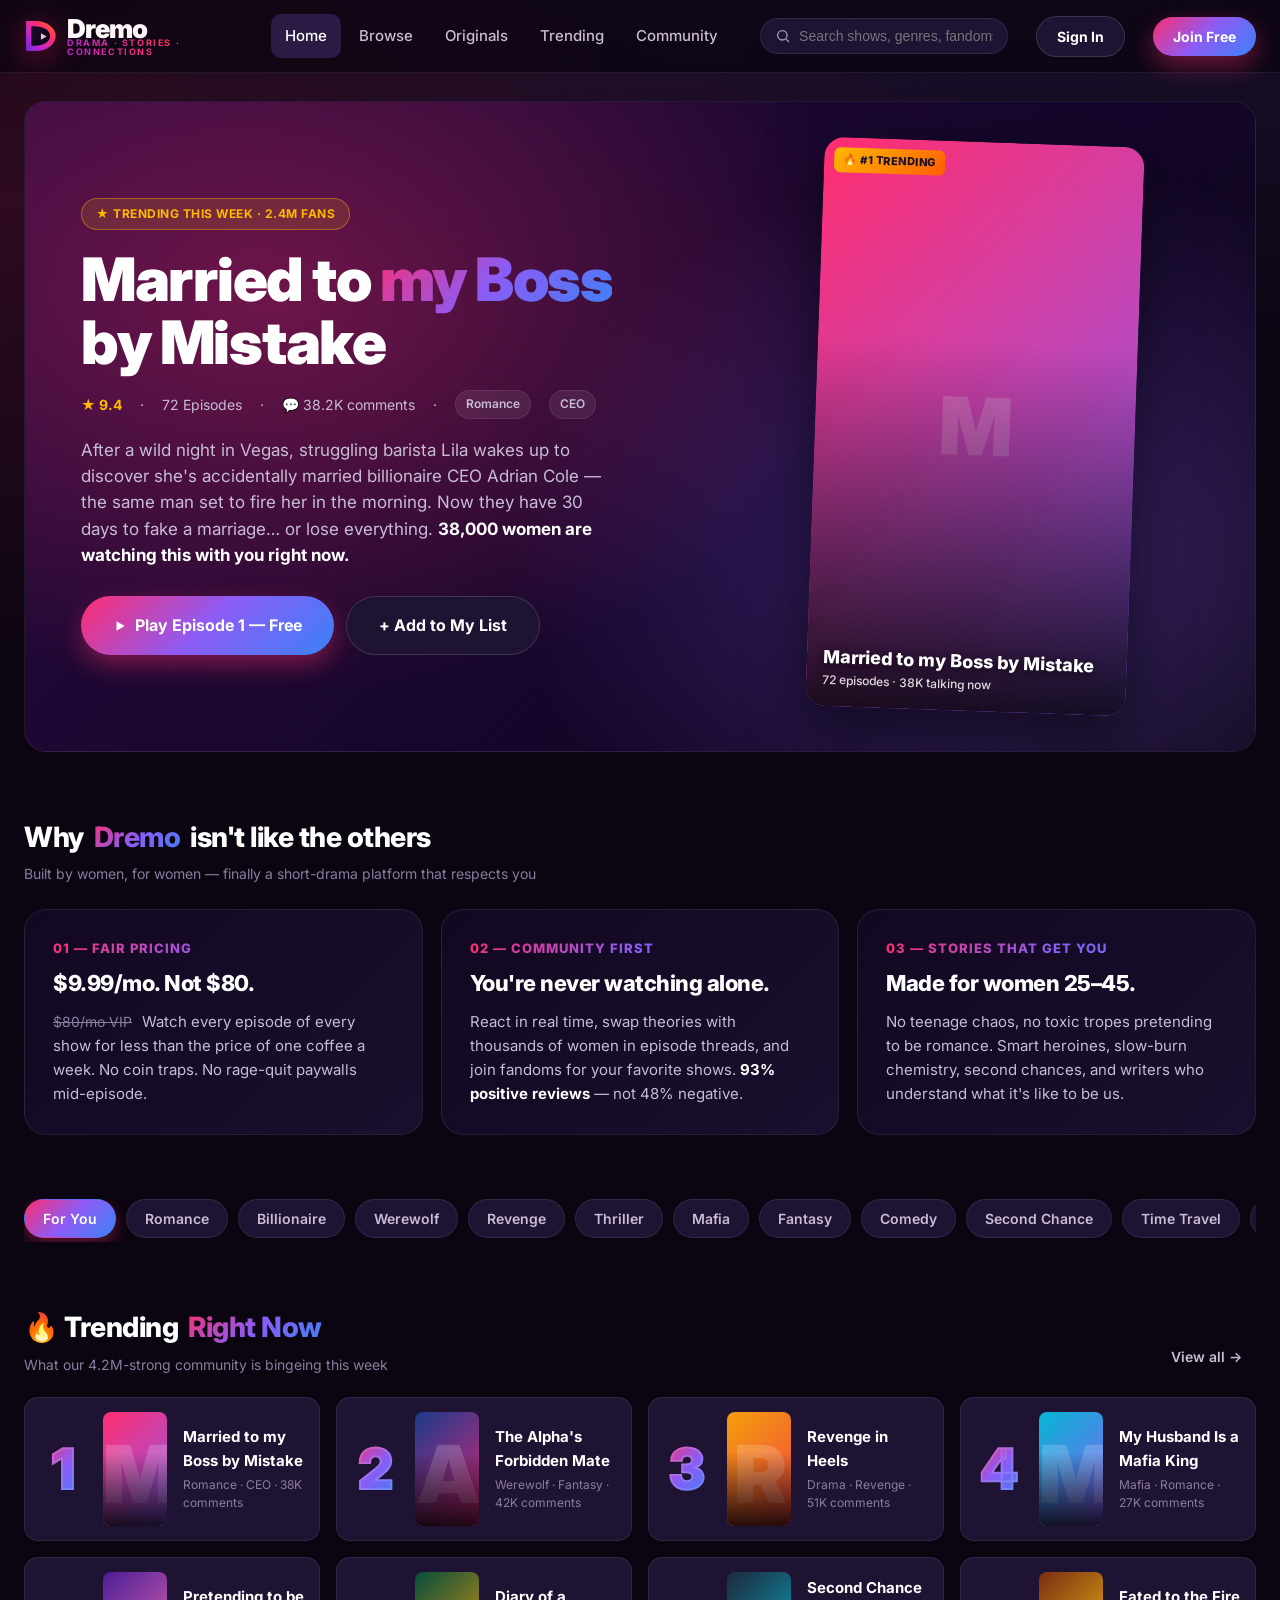
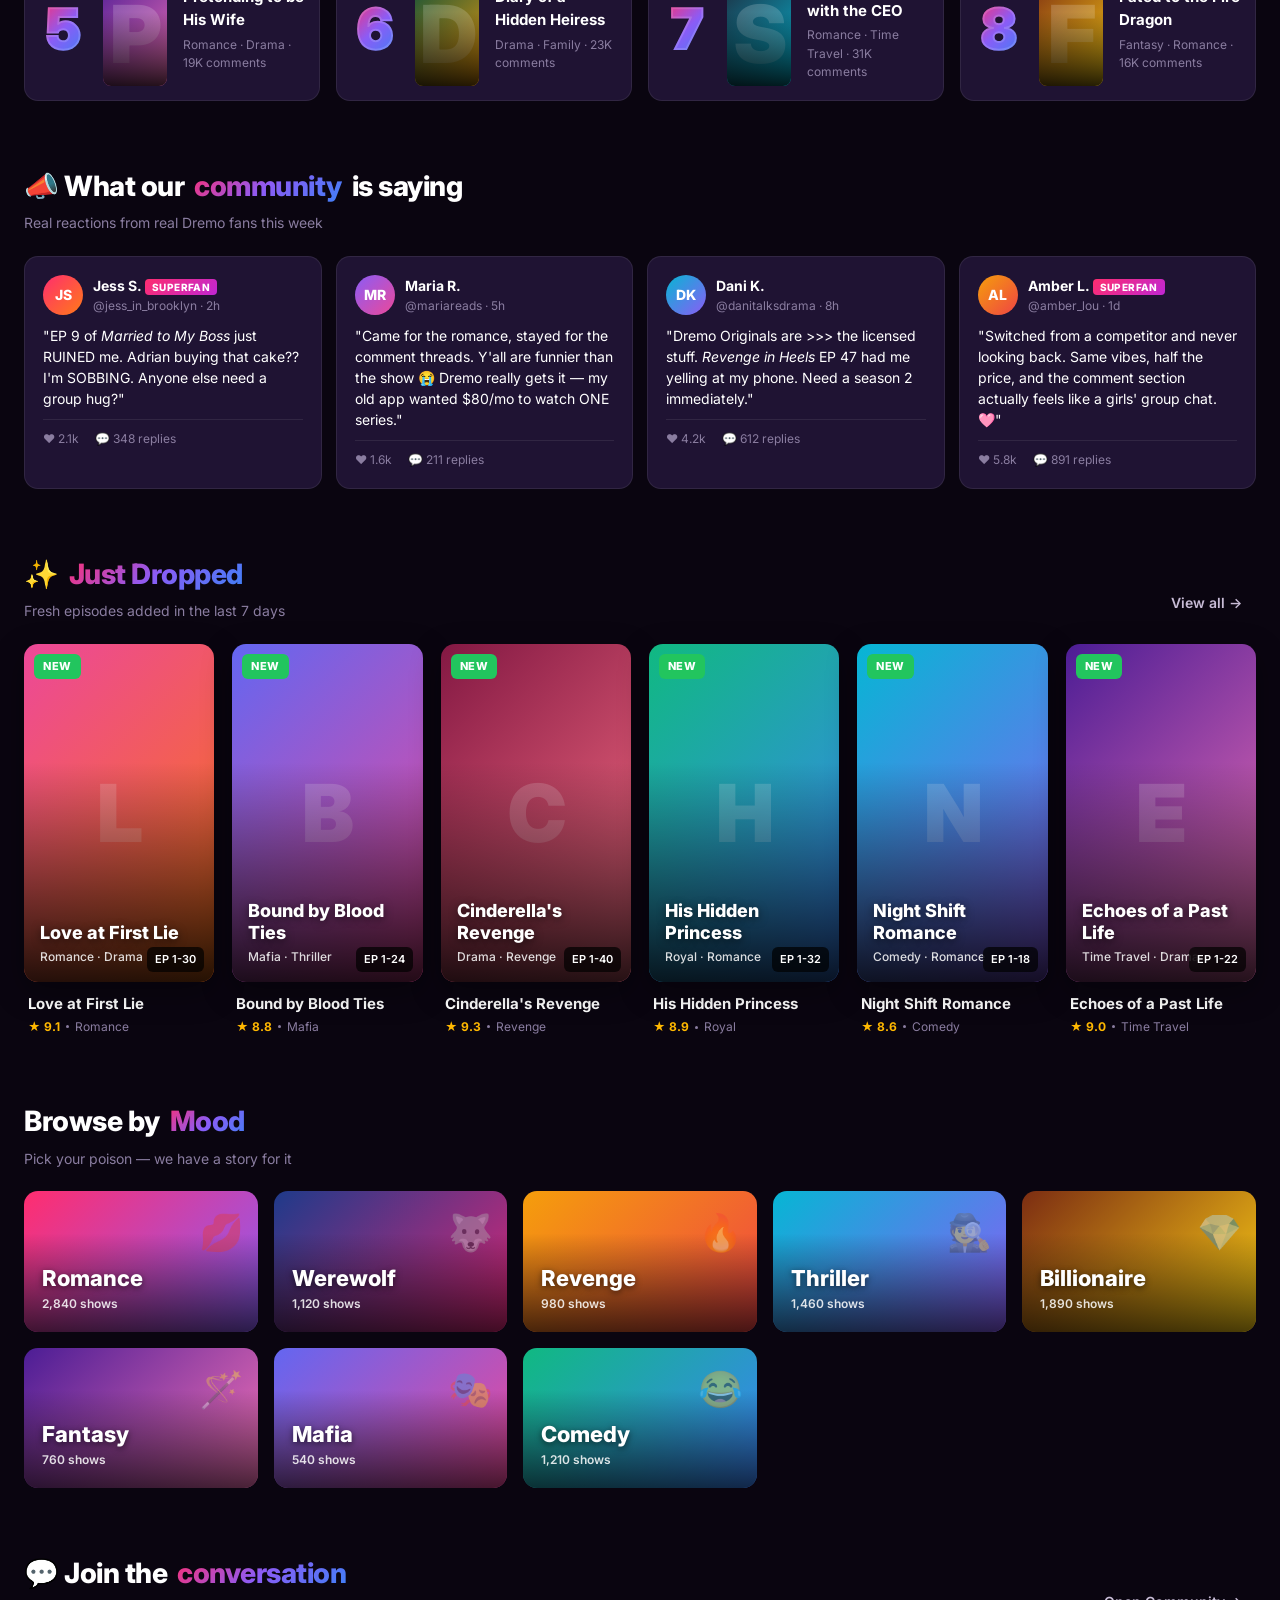
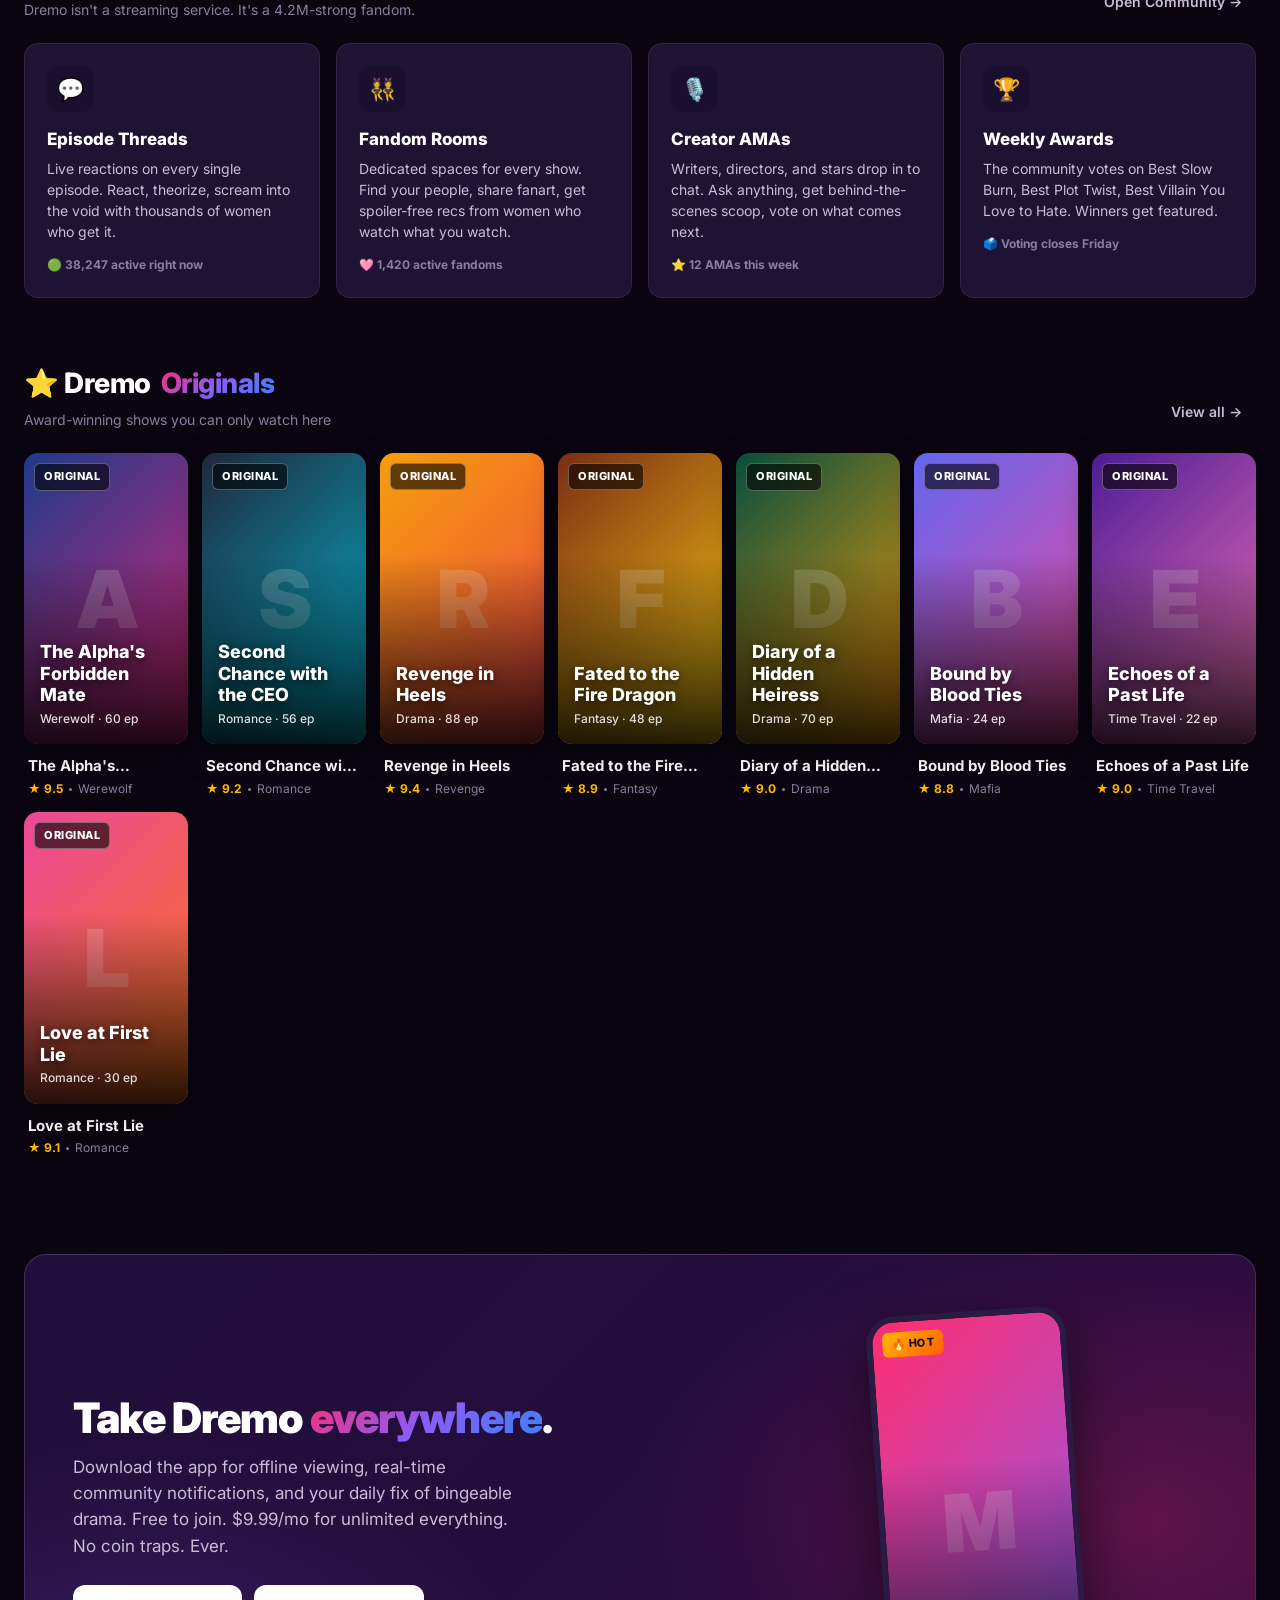
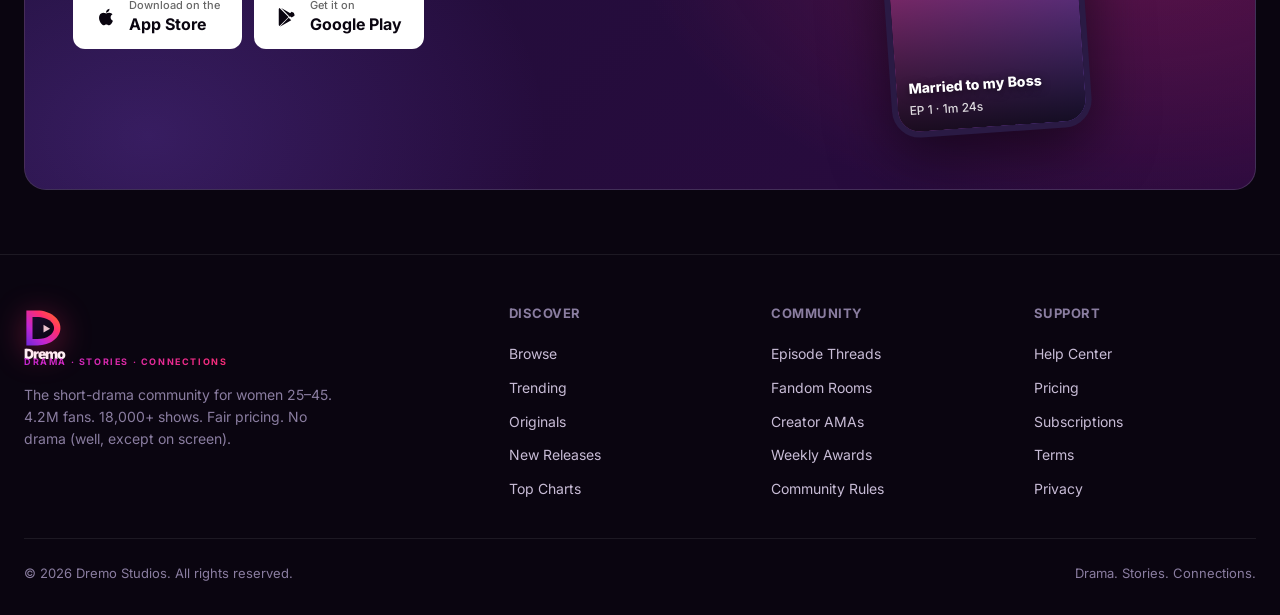
==== index.html @ f3aba79e "first version to go" ====
<!DOCTYPE html>
<html lang="en">
<head>
<meta charset="UTF-8" />
<meta name="viewport" content="width=device-width, initial-scale=1.0" />
<title>Dremo — Drama. Stories. Connections.</title>
<meta name="description" content="Dremo is the short-drama community for women who love bingeable stories. Watch addictive vertical episodes, react with thousands of others, and never pay $80 a month again." />
<link rel="icon" type="image/svg+xml" href="logo-mark.svg" />
<link rel="preconnect" href="https://fonts.googleapis.com">
<link rel="preconnect" href="https://fonts.gstatic.com" crossorigin>
<link href="https://fonts.googleapis.com/css2?family=Inter:wght@400;500;600;700;800;900&display=swap" rel="stylesheet">
<link rel="stylesheet" href="styles.css">
</head>
<body>

<!-- ========== NAV ========== -->
<header class="nav">
  <div class="container nav-inner">
    <a href="index.html" class="logo">
      <span class="logo-mark"><img src="logo-mark.svg" alt="Dremo"/></span>
      <span class="logo-stack">
        <span class="logo-text">Dremo</span>
        <span class="logo-tagline">DRAMA · STORIES · CONNECTIONS</span>
      </span>
    </a>
    <nav class="nav-links">
      <a href="index.html" class="active">Home</a>
      <a href="browse.html">Browse</a>
      <a href="browse.html">Originals</a>
      <a href="browse.html">Trending</a>
      <a href="community.html">Community</a>
    </nav>
    <div class="search-box">
      <svg width="16" height="16" viewBox="0 0 24 24" fill="none" stroke="currentColor" stroke-width="2"><circle cx="11" cy="11" r="7"/><path d="m21 21-4.3-4.3"/></svg>
      <input type="text" placeholder="Search shows, genres, fandoms…" />
    </div>
    <button class="btn btn-ghost">Sign In</button>
    <button class="btn btn-primary">Join Free</button>
  </div>
</header>

<main class="container">

  <!-- ========== HERO ========== -->
  <section class="hero">
    <div class="hero-bg"></div>
    <div class="hero-content">
      <span class="hero-badge">★ TRENDING THIS WEEK · 2.4M FANS</span>
      <h1 class="hero-title">Married to <em>my Boss</em><br/>by Mistake</h1>
      <div class="hero-meta">
        <span class="rating-stars">★ 9.4</span>
        <span>·</span>
        <span>72 Episodes</span>
        <span>·</span>
        <span>💬 38.2K comments</span>
        <span>·</span>
        <span class="chip">Romance</span>
        <span class="chip">CEO</span>
      </div>
      <p class="hero-desc">
        After a wild night in Vegas, struggling barista Lila wakes up to discover she's accidentally married billionaire CEO Adrian Cole — the same man set to fire her in the morning. Now they have 30 days to fake a marriage… or lose everything. <strong style="color:var(--text);">38,000 women are watching this with you right now.</strong>
      </p>
      <div class="hero-cta">
        <a href="watch.html" class="btn btn-primary btn-lg">
          <svg width="14" height="14" viewBox="0 0 24 24" fill="currentColor"><polygon points="6 4 20 12 6 20 6 4"/></svg>
          Play Episode 1 — Free
        </a>
        <a href="series.html" class="btn btn-ghost btn-lg">+ Add to My List</a>
      </div>
    </div>
    <div class="hero-poster">
      <div class="poster-frame">
        <div class="poster bg-grad-1">
          <span class="poster-art">M</span>
          <span class="poster-badge badge-hot">🔥 #1 Trending</span>
          <div class="poster-info">
            <div class="poster-title">Married to my Boss by Mistake</div>
            <div class="poster-sub">72 episodes · 38K talking now</div>
          </div>
        </div>
      </div>
    </div>
  </section>

  <!-- ========== THREE PILLARS — VALUE PROP ========== -->
  <section>
    <div class="section-head">
      <div>
        <h2 class="section-title">Why <span class="accent">Dremo</span> isn't like the others</h2>
        <div class="section-sub">Built by women, for women — finally a short-drama platform that respects you</div>
      </div>
    </div>
    <div class="pillars-grid">
      <div class="pillar">
        <div class="pillar-num">01 — FAIR PRICING</div>
        <h3>$9.99/mo. Not $80.</h3>
        <p><span class="pillar-strike">$80/mo VIP</span> Watch every episode of every show for less than the price of one coffee a week. No coin traps. No rage-quit paywalls mid-episode.</p>
      </div>
      <div class="pillar">
        <div class="pillar-num">02 — COMMUNITY FIRST</div>
        <h3>You're never watching alone.</h3>
        <p>React in real time, swap theories with thousands of women in episode threads, and join fandoms for your favorite shows. <strong style="color:var(--text);">93% positive reviews</strong> — not 48% negative.</p>
      </div>
      <div class="pillar">
        <div class="pillar-num">03 — STORIES THAT GET YOU</div>
        <h3>Made for women 25–45.</h3>
        <p>No teenage chaos, no toxic tropes pretending to be romance. Smart heroines, slow-burn chemistry, second chances, and writers who understand what it's like to be us.</p>
      </div>
    </div>
  </section>

  <!-- ========== CATEGORIES BAR ========== -->
  <section style="margin: 32px 0;">
    <div class="category-bar">
      <button class="cat-chip active">For You</button>
      <button class="cat-chip">Romance</button>
      <button class="cat-chip">Billionaire</button>
      <button class="cat-chip">Werewolf</button>
      <button class="cat-chip">Revenge</button>
      <button class="cat-chip">Thriller</button>
      <button class="cat-chip">Mafia</button>
      <button class="cat-chip">Fantasy</button>
      <button class="cat-chip">Comedy</button>
      <button class="cat-chip">Second Chance</button>
      <button class="cat-chip">Time Travel</button>
      <button class="cat-chip">Family</button>
    </div>
  </section>

  <!-- ========== TRENDING NOW ========== -->
  <section>
    <div class="section-head">
      <div>
        <h2 class="section-title">🔥 Trending <span class="accent">Right Now</span></h2>
        <div class="section-sub">What our 4.2M-strong community is bingeing this week</div>
      </div>
      <a href="browse.html" class="section-link">View all →</a>
    </div>

    <div class="trending-grid">
      <a href="series.html" class="trending-card">
        <span class="trending-num">1</span>
        <div class="trending-poster"><div class="poster bg-grad-1"><span class="poster-art">M</span></div></div>
        <div class="trending-info">
          <div class="trending-name">Married to my Boss by Mistake</div>
          <div class="trending-tags">Romance · CEO · 38K comments</div>
        </div>
      </a>
      <a href="series.html" class="trending-card">
        <span class="trending-num">2</span>
        <div class="trending-poster"><div class="poster bg-grad-7"><span class="poster-art">A</span></div></div>
        <div class="trending-info">
          <div class="trending-name">The Alpha's Forbidden Mate</div>
          <div class="trending-tags">Werewolf · Fantasy · 42K comments</div>
        </div>
      </a>
      <a href="series.html" class="trending-card">
        <span class="trending-num">3</span>
        <div class="trending-poster"><div class="poster bg-grad-2"><span class="poster-art">R</span></div></div>
        <div class="trending-info">
          <div class="trending-name">Revenge in Heels</div>
          <div class="trending-tags">Drama · Revenge · 51K comments</div>
        </div>
      </a>
      <a href="series.html" class="trending-card">
        <span class="trending-num">4</span>
        <div class="trending-poster"><div class="poster bg-grad-3"><span class="poster-art">M</span></div></div>
        <div class="trending-info">
          <div class="trending-name">My Husband Is a Mafia King</div>
          <div class="trending-tags">Mafia · Romance · 27K comments</div>
        </div>
      </a>
      <a href="series.html" class="trending-card">
        <span class="trending-num">5</span>
        <div class="trending-poster"><div class="poster bg-grad-9"><span class="poster-art">P</span></div></div>
        <div class="trending-info">
          <div class="trending-name">Pretending to be His Wife</div>
          <div class="trending-tags">Romance · Drama · 19K comments</div>
        </div>
      </a>
      <a href="series.html" class="trending-card">
        <span class="trending-num">6</span>
        <div class="trending-poster"><div class="poster bg-grad-8"><span class="poster-art">D</span></div></div>
        <div class="trending-info">
          <div class="trending-name">Diary of a Hidden Heiress</div>
          <div class="trending-tags">Drama · Family · 23K comments</div>
        </div>
      </a>
      <a href="series.html" class="trending-card">
        <span class="trending-num">7</span>
        <div class="trending-poster"><div class="poster bg-grad-11"><span class="poster-art">S</span></div></div>
        <div class="trending-info">
          <div class="trending-name">Second Chance with the CEO</div>
          <div class="trending-tags">Romance · Time Travel · 31K comments</div>
        </div>
      </a>
      <a href="series.html" class="trending-card">
        <span class="trending-num">8</span>
        <div class="trending-poster"><div class="poster bg-grad-12"><span class="poster-art">F</span></div></div>
        <div class="trending-info">
          <div class="trending-name">Fated to the Fire Dragon</div>
          <div class="trending-tags">Fantasy · Romance · 16K comments</div>
        </div>
      </a>
    </div>
  </section>

  <!-- ========== SOCIAL BUZZ ========== -->
  <section>
    <div class="section-head">
      <div>
        <h2 class="section-title">📣 What our <span class="accent">community</span> is saying</h2>
        <div class="section-sub">Real reactions from real Dremo fans this week</div>
      </div>
    </div>
    <div class="buzz-row">
      <div class="buzz-card">
        <div class="buzz-head">
          <div class="avatar av-1">JS</div>
          <div>
            <div class="buzz-name">Jess S. <span class="comment-flair flair-superfan">SUPERFAN</span></div>
            <div class="buzz-handle">@jess_in_brooklyn · 2h</div>
          </div>
        </div>
        <p class="buzz-text">"EP 9 of <em>Married to My Boss</em> just RUINED me. Adrian buying that cake?? I'm SOBBING. Anyone else need a group hug?"</p>
        <div class="buzz-meta"><span>❤️ 2.1k</span><span>💬 348 replies</span></div>
      </div>
      <div class="buzz-card">
        <div class="buzz-head">
          <div class="avatar av-2">MR</div>
          <div>
            <div class="buzz-name">Maria R.</div>
            <div class="buzz-handle">@mariareads · 5h</div>
          </div>
        </div>
        <p class="buzz-text">"Came for the romance, stayed for the comment threads. Y'all are funnier than the show 😭 Dremo really gets it — my old app wanted $80/mo to watch ONE series."</p>
        <div class="buzz-meta"><span>❤️ 1.6k</span><span>💬 211 replies</span></div>
      </div>
      <div class="buzz-card">
        <div class="buzz-head">
          <div class="avatar av-3">DK</div>
          <div>
            <div class="buzz-name">Dani K.</div>
            <div class="buzz-handle">@danitalksdrama · 8h</div>
          </div>
        </div>
        <p class="buzz-text">"Dremo Originals are >>> the licensed stuff. <em>Revenge in Heels</em> EP 47 had me yelling at my phone. Need a season 2 immediately."</p>
        <div class="buzz-meta"><span>❤️ 4.2k</span><span>💬 612 replies</span></div>
      </div>
      <div class="buzz-card">
        <div class="buzz-head">
          <div class="avatar av-4">AL</div>
          <div>
            <div class="buzz-name">Amber L. <span class="comment-flair flair-superfan">SUPERFAN</span></div>
            <div class="buzz-handle">@amber_lou · 1d</div>
          </div>
        </div>
        <p class="buzz-text">"Switched from a competitor and never looking back. Same vibes, half the price, and the comment section actually feels like a girls' group chat. 🩷"</p>
        <div class="buzz-meta"><span>❤️ 5.8k</span><span>💬 891 replies</span></div>
      </div>
    </div>
  </section>

  <!-- ========== NEW RELEASES ========== -->
  <section>
    <div class="section-head">
      <div>
        <h2 class="section-title">✨ <span class="accent">Just Dropped</span></h2>
        <div class="section-sub">Fresh episodes added in the last 7 days</div>
      </div>
      <a href="browse.html" class="section-link">View all →</a>
    </div>

    <div class="poster-grid">
      <a href="series.html" class="show-card">
        <div class="poster-frame">
          <div class="poster bg-grad-5">
            <span class="poster-art">L</span>
            <span class="poster-badge badge-new">NEW</span>
            <span class="poster-eps">EP 1-30</span>
            <div class="poster-info"><div class="poster-title">Love at First Lie</div><div class="poster-sub">Romance · Drama</div></div>
          </div>
        </div>
        <div class="show-meta"><div class="show-name">Love at First Lie</div><div class="show-tags"><span class="show-rating">★ 9.1</span><span class="dot"></span><span>Romance</span></div></div>
      </a>

      <a href="series.html" class="show-card">
        <div class="poster-frame">
          <div class="poster bg-grad-6">
            <span class="poster-art">B</span>
            <span class="poster-badge badge-new">NEW</span>
            <span class="poster-eps">EP 1-24</span>
            <div class="poster-info"><div class="poster-title">Bound by Blood Ties</div><div class="poster-sub">Mafia · Thriller</div></div>
          </div>
        </div>
        <div class="show-meta"><div class="show-name">Bound by Blood Ties</div><div class="show-tags"><span class="show-rating">★ 8.8</span><span class="dot"></span><span>Mafia</span></div></div>
      </a>

      <a href="series.html" class="show-card">
        <div class="poster-frame">
          <div class="poster bg-grad-10">
            <span class="poster-art">C</span>
            <span class="poster-badge badge-new">NEW</span>
            <span class="poster-eps">EP 1-40</span>
            <div class="poster-info"><div class="poster-title">Cinderella's Revenge</div><div class="poster-sub">Drama · Revenge</div></div>
          </div>
        </div>
        <div class="show-meta"><div class="show-name">Cinderella's Revenge</div><div class="show-tags"><span class="show-rating">★ 9.3</span><span class="dot"></span><span>Revenge</span></div></div>
      </a>

      <a href="series.html" class="show-card">
        <div class="poster-frame">
          <div class="poster bg-grad-4">
            <span class="poster-art">H</span>
            <span class="poster-badge badge-new">NEW</span>
            <span class="poster-eps">EP 1-32</span>
            <div class="poster-info"><div class="poster-title">His Hidden Princess</div><div class="poster-sub">Royal · Romance</div></div>
          </div>
        </div>
        <div class="show-meta"><div class="show-name">His Hidden Princess</div><div class="show-tags"><span class="show-rating">★ 8.9</span><span class="dot"></span><span>Royal</span></div></div>
      </a>

      <a href="series.html" class="show-card">
        <div class="poster-frame">
          <div class="poster bg-grad-3">
            <span class="poster-art">N</span>
            <span class="poster-badge badge-new">NEW</span>
            <span class="poster-eps">EP 1-18</span>
            <div class="poster-info"><div class="poster-title">Night Shift Romance</div><div class="poster-sub">Comedy · Romance</div></div>
          </div>
        </div>
        <div class="show-meta"><div class="show-name">Night Shift Romance</div><div class="show-tags"><span class="show-rating">★ 8.6</span><span class="dot"></span><span>Comedy</span></div></div>
      </a>

      <a href="series.html" class="show-card">
        <div class="poster-frame">
          <div class="poster bg-grad-9">
            <span class="poster-art">E</span>
            <span class="poster-badge badge-new">NEW</span>
            <span class="poster-eps">EP 1-22</span>
            <div class="poster-info"><div class="poster-title">Echoes of a Past Life</div><div class="poster-sub">Time Travel · Drama</div></div>
          </div>
        </div>
        <div class="show-meta"><div class="show-name">Echoes of a Past Life</div><div class="show-tags"><span class="show-rating">★ 9.0</span><span class="dot"></span><span>Time Travel</span></div></div>
      </a>
    </div>
  </section>

  <!-- ========== BROWSE BY GENRE ========== -->
  <section>
    <div class="section-head">
      <div>
        <h2 class="section-title">Browse by <span class="accent">Mood</span></h2>
        <div class="section-sub">Pick your poison — we have a story for it</div>
      </div>
    </div>

    <div class="cat-grid">
      <a href="browse.html" class="cat-tile bg-grad-1"><span class="cat-tile-icon">💋</span><div><div class="cat-tile-title">Romance</div><div class="cat-tile-count">2,840 shows</div></div></a>
      <a href="browse.html" class="cat-tile bg-grad-7"><span class="cat-tile-icon">🐺</span><div><div class="cat-tile-title">Werewolf</div><div class="cat-tile-count">1,120 shows</div></div></a>
      <a href="browse.html" class="cat-tile bg-grad-2"><span class="cat-tile-icon">🔥</span><div><div class="cat-tile-title">Revenge</div><div class="cat-tile-count">980 shows</div></div></a>
      <a href="browse.html" class="cat-tile bg-grad-3"><span class="cat-tile-icon">🕵️</span><div><div class="cat-tile-title">Thriller</div><div class="cat-tile-count">1,460 shows</div></div></a>
      <a href="browse.html" class="cat-tile bg-grad-12"><span class="cat-tile-icon">💎</span><div><div class="cat-tile-title">Billionaire</div><div class="cat-tile-count">1,890 shows</div></div></a>
      <a href="browse.html" class="cat-tile bg-grad-9"><span class="cat-tile-icon">🪄</span><div><div class="cat-tile-title">Fantasy</div><div class="cat-tile-count">760 shows</div></div></a>
      <a href="browse.html" class="cat-tile bg-grad-6"><span class="cat-tile-icon">🎭</span><div><div class="cat-tile-title">Mafia</div><div class="cat-tile-count">540 shows</div></div></a>
      <a href="browse.html" class="cat-tile bg-grad-4"><span class="cat-tile-icon">😂</span><div><div class="cat-tile-title">Comedy</div><div class="cat-tile-count">1,210 shows</div></div></a>
    </div>
  </section>

  <!-- ========== JOIN THE CONVERSATION ========== -->
  <section class="community-section">
    <div class="section-head">
      <div>
        <h2 class="section-title">💬 Join the <span class="accent">conversation</span></h2>
        <div class="section-sub">Dremo isn't a streaming service. It's a 4.2M-strong fandom.</div>
      </div>
      <a href="community.html" class="section-link">Open Community →</a>
    </div>
    <div class="community-grid">
      <a href="community.html" class="community-card">
        <div class="community-card-icon">💬</div>
        <h3>Episode Threads</h3>
        <p>Live reactions on every single episode. React, theorize, scream into the void with thousands of women who get it.</p>
        <div class="community-meta">🟢 38,247 active right now</div>
      </a>
      <a href="community.html" class="community-card">
        <div class="community-card-icon">👯</div>
        <h3>Fandom Rooms</h3>
        <p>Dedicated spaces for every show. Find your people, share fanart, get spoiler-free recs from women who watch what you watch.</p>
        <div class="community-meta">🩷 1,420 active fandoms</div>
      </a>
      <a href="community.html" class="community-card">
        <div class="community-card-icon">🎙️</div>
        <h3>Creator AMAs</h3>
        <p>Writers, directors, and stars drop in to chat. Ask anything, get behind-the-scenes scoop, vote on what comes next.</p>
        <div class="community-meta">⭐ 12 AMAs this week</div>
      </a>
      <a href="community.html" class="community-card">
        <div class="community-card-icon">🏆</div>
        <h3>Weekly Awards</h3>
        <p>The community votes on Best Slow Burn, Best Plot Twist, Best Villain You Love to Hate. Winners get featured.</p>
        <div class="community-meta">🗳️ Voting closes Friday</div>
      </a>
    </div>
  </section>

  <!-- ========== ORIGINALS ========== -->
  <section>
    <div class="section-head">
      <div>
        <h2 class="section-title">⭐ Dremo <span class="accent">Originals</span></h2>
        <div class="section-sub">Award-winning shows you can only watch here</div>
      </div>
      <a href="browse.html" class="section-link">View all →</a>
    </div>

    <div class="poster-grid compact">
      <a href="series.html" class="show-card">
        <div class="poster-frame">
          <div class="poster bg-grad-7"><span class="poster-art">A</span><span class="poster-badge badge-original">ORIGINAL</span><div class="poster-info"><div class="poster-title">The Alpha's Forbidden Mate</div><div class="poster-sub">Werewolf · 60 ep</div></div></div>
        </div>
        <div class="show-meta"><div class="show-name">The Alpha's Forbidden Mate</div><div class="show-tags"><span class="show-rating">★ 9.5</span><span class="dot"></span><span>Werewolf</span></div></div>
      </a>
      <a href="series.html" class="show-card">
        <div class="poster-frame">
          <div class="poster bg-grad-11"><span class="poster-art">S</span><span class="poster-badge badge-original">ORIGINAL</span><div class="poster-info"><div class="poster-title">Second Chance with the CEO</div><div class="poster-sub">Romance · 56 ep</div></div></div>
        </div>
        <div class="show-meta"><div class="show-name">Second Chance with the CEO</div><div class="show-tags"><span class="show-rating">★ 9.2</span><span class="dot"></span><span>Romance</span></div></div>
      </a>
      <a href="series.html" class="show-card">
        <div class="poster-frame">
          <div class="poster bg-grad-2"><span class="poster-art">R</span><span class="poster-badge badge-original">ORIGINAL</span><div class="poster-info"><div class="poster-title">Revenge in Heels</div><div class="poster-sub">Drama · 88 ep</div></div></div>
        </div>
        <div class="show-meta"><div class="show-name">Revenge in Heels</div><div class="show-tags"><span class="show-rating">★ 9.4</span><span class="dot"></span><span>Revenge</span></div></div>
      </a>
      <a href="series.html" class="show-card">
        <div class="poster-frame">
          <div class="poster bg-grad-12"><span class="poster-art">F</span><span class="poster-badge badge-original">ORIGINAL</span><div class="poster-info"><div class="poster-title">Fated to the Fire Dragon</div><div class="poster-sub">Fantasy · 48 ep</div></div></div>
        </div>
        <div class="show-meta"><div class="show-name">Fated to the Fire Dragon</div><div class="show-tags"><span class="show-rating">★ 8.9</span><span class="dot"></span><span>Fantasy</span></div></div>
      </a>
      <a href="series.html" class="show-card">
        <div class="poster-frame">
          <div class="poster bg-grad-8"><span class="poster-art">D</span><span class="poster-badge badge-original">ORIGINAL</span><div class="poster-info"><div class="poster-title">Diary of a Hidden Heiress</div><div class="poster-sub">Drama · 70 ep</div></div></div>
        </div>
        <div class="show-meta"><div class="show-name">Diary of a Hidden Heiress</div><div class="show-tags"><span class="show-rating">★ 9.0</span><span class="dot"></span><span>Drama</span></div></div>
      </a>
      <a href="series.html" class="show-card">
        <div class="poster-frame">
          <div class="poster bg-grad-6"><span class="poster-art">B</span><span class="poster-badge badge-original">ORIGINAL</span><div class="poster-info"><div class="poster-title">Bound by Blood Ties</div><div class="poster-sub">Mafia · 24 ep</div></div></div>
        </div>
        <div class="show-meta"><div class="show-name">Bound by Blood Ties</div><div class="show-tags"><span class="show-rating">★ 8.8</span><span class="dot"></span><span>Mafia</span></div></div>
      </a>
      <a href="series.html" class="show-card">
        <div class="poster-frame">
          <div class="poster bg-grad-9"><span class="poster-art">E</span><span class="poster-badge badge-original">ORIGINAL</span><div class="poster-info"><div class="poster-title">Echoes of a Past Life</div><div class="poster-sub">Time Travel · 22 ep</div></div></div>
        </div>
        <div class="show-meta"><div class="show-name">Echoes of a Past Life</div><div class="show-tags"><span class="show-rating">★ 9.0</span><span class="dot"></span><span>Time Travel</span></div></div>
      </a>
      <a href="series.html" class="show-card">
        <div class="poster-frame">
          <div class="poster bg-grad-5"><span class="poster-art">L</span><span class="poster-badge badge-original">ORIGINAL</span><div class="poster-info"><div class="poster-title">Love at First Lie</div><div class="poster-sub">Romance · 30 ep</div></div></div>
        </div>
        <div class="show-meta"><div class="show-name">Love at First Lie</div><div class="show-tags"><span class="show-rating">★ 9.1</span><span class="dot"></span><span>Romance</span></div></div>
      </a>
    </div>
  </section>

  <!-- ========== APP CTA ========== -->
  <section class="app-cta">
    <div class="app-cta-content">
      <h2>Take Dremo <em style="font-style:normal;background:var(--grad-hero);-webkit-background-clip:text;background-clip:text;color:transparent;">everywhere</em>.</h2>
      <p>Download the app for offline viewing, real-time community notifications, and your daily fix of bingeable drama. Free to join. $9.99/mo for unlimited everything. No coin traps. Ever.</p>
      <div class="store-buttons">
        <a href="#" class="store-btn">
          <svg width="22" height="22" viewBox="0 0 24 24" fill="currentColor"><path d="M17.05 20.28c-.98.95-2.05.8-3.08.35-1.09-.46-2.09-.48-3.24 0-1.44.62-2.2.44-3.06-.35C2.79 15.25 3.51 7.59 9.05 7.31c1.35.07 2.29.74 3.08.8 1.18-.24 2.31-.93 3.57-.84 1.51.12 2.65.72 3.4 1.8-3.12 1.87-2.38 5.98.48 7.13-.57 1.5-1.31 2.99-2.54 4.09l.01-.01zM12.03 7.25c-.15-2.23 1.66-4.07 3.74-4.25.29 2.58-2.34 4.5-3.74 4.25z"/></svg>
          <span><small>Download on the</small> App Store</span>
        </a>
        <a href="#" class="store-btn">
          <svg width="22" height="22" viewBox="0 0 24 24" fill="currentColor"><path d="M3 20.5V3.5c0-.59.34-1.11.84-1.35L13.69 12 3.84 21.85c-.5-.25-.84-.76-.84-1.35zm10.81-7.79l2.81 2.81-12.39 7.06 9.58-9.87zm5.91-4.04c.36.27.6.71.6 1.18 0 .47-.23.91-.59 1.18l-2.7 1.55-3.18-3.18 3.19-3.19 2.68 1.46zM5.65 2.13l12.39 7.06-2.81 2.81-9.58-9.87z"/></svg>
          <span><small>Get it on</small> Google Play</span>
        </a>
      </div>
    </div>
    <div class="app-cta-phones">
      <div class="phone">
        <div class="poster bg-grad-1" style="height:100%">
          <span class="poster-art">M</span>
          <span class="poster-badge badge-hot">🔥 HOT</span>
          <div class="poster-info">
            <div class="poster-title">Married to my Boss</div>
            <div class="poster-sub">EP 1 · 1m 24s</div>
          </div>
        </div>
      </div>
    </div>
  </section>

</main>

<!-- ========== FOOTER ========== -->
<footer>
  <div class="container">
    <div class="footer-grid">
      <div class="footer-col footer-brand">
        <a href="index.html" class="logo">
          <span class="logo-mark"><img src="logo-mark.svg" alt="Dremo"/></span>
          <span class="logo-stack">
            <span class="logo-text">Dremo</span>
            <span class="logo-tagline">DRAMA · STORIES · CONNECTIONS</span>
          </span>
        </a>
        <p>The short-drama community for women 25–45. 4.2M fans. 18,000+ shows. Fair pricing. No drama (well, except on screen).</p>
      </div>
      <div class="footer-col">
        <h4>Discover</h4>
        <a href="browse.html">Browse</a>
        <a href="browse.html">Trending</a>
        <a href="browse.html">Originals</a>
        <a href="browse.html">New Releases</a>
        <a href="browse.html">Top Charts</a>
      </div>
      <div class="footer-col">
        <h4>Community</h4>
        <a href="community.html">Episode Threads</a>
        <a href="community.html">Fandom Rooms</a>
        <a href="community.html">Creator AMAs</a>
        <a href="community.html">Weekly Awards</a>
        <a href="community.html">Community Rules</a>
      </div>
      <div class="footer-col">
        <h4>Support</h4>
        <a href="#">Help Center</a>
        <a href="#">Pricing</a>
        <a href="#">Subscriptions</a>
        <a href="#">Terms</a>
        <a href="#">Privacy</a>
      </div>
    </div>
    <div class="footer-bottom">
      <span>© 2026 Dremo Studios. All rights reserved.</span>
      <span>Drama. Stories. Connections.</span>
    </div>
  </div>
</footer>

<script>
  document.querySelectorAll('.cat-chip').forEach(chip => {
    chip.addEventListener('click', () => {
      document.querySelectorAll('.cat-chip').forEach(c => c.classList.remove('active'));
      chip.classList.add('active');
    });
  });
</script>

</body>
</html>
---- styles.css ----
/* =========================================================
   PLOTZ - Short Drama Streaming
   Shared stylesheet
   ========================================================= */

:root {
  --bg: #0a0510;
  --bg-2: #120821;
  --bg-3: #1a0f2e;
  --surface: #1f1333;
  --surface-2: #2a1a44;
  --line: rgba(255, 255, 255, 0.08);
  --line-2: rgba(255, 255, 255, 0.14);

  --text: #ffffff;
  --text-2: #c8bcd6;
  --text-3: #8a7da0;

  --primary: #ff2d6f;        /* hot pink */
  --primary-2: #ff5e95;
  --secondary: #8b5cf6;      /* violet */
  --accent: #ffb800;         /* gold for HOT badge */
  --success: #22c55e;

  --grad-hero: linear-gradient(135deg, #ff2d6f 0%, #8b5cf6 50%, #3b82f6 100%);
  --grad-card-1: linear-gradient(135deg, #ff2d6f 0%, #8b5cf6 100%);
  --grad-card-2: linear-gradient(135deg, #f59e0b 0%, #ef4444 100%);
  --grad-card-3: linear-gradient(135deg, #06b6d4 0%, #8b5cf6 100%);
  --grad-card-4: linear-gradient(135deg, #10b981 0%, #3b82f6 100%);
  --grad-card-5: linear-gradient(135deg, #ec4899 0%, #f97316 100%);
  --grad-card-6: linear-gradient(135deg, #6366f1 0%, #ec4899 100%);

  --radius-sm: 8px;
  --radius: 14px;
  --radius-lg: 22px;

  --shadow-soft: 0 10px 30px rgba(0,0,0,0.35);
  --shadow-strong: 0 20px 60px rgba(0,0,0,0.55);
}

* { box-sizing: border-box; margin: 0; padding: 0; }

html, body {
  background: var(--bg);
  color: var(--text);
  font-family: 'Inter', -apple-system, BlinkMacSystemFont, 'Segoe UI', Roboto, Helvetica, Arial, sans-serif;
  font-size: 16px;
  line-height: 1.55;
  -webkit-font-smoothing: antialiased;
  scroll-behavior: smooth;
}

body {
  background:
    radial-gradient(1200px 600px at 80% -200px, rgba(139, 92, 246, 0.18), transparent),
    radial-gradient(1000px 500px at 0% 200px, rgba(255, 45, 111, 0.15), transparent),
    var(--bg);
  min-height: 100vh;
}

a { color: inherit; text-decoration: none; }
img { max-width: 100%; display: block; }
button { font-family: inherit; cursor: pointer; border: none; background: none; color: inherit; }

.container {
  max-width: 1280px;
  margin: 0 auto;
  padding: 0 24px;
}

/* =================== TOP NAV =================== */
.nav {
  position: sticky;
  top: 0;
  z-index: 50;
  backdrop-filter: blur(14px);
  -webkit-backdrop-filter: blur(14px);
  background: rgba(10, 5, 16, 0.72);
  border-bottom: 1px solid var(--line);
}
.nav-inner {
  display: flex;
  align-items: center;
  gap: 28px;
  height: 72px;
}
.logo {
  display: flex; align-items: center; gap: 10px;
  font-weight: 900; font-size: 26px; letter-spacing: -0.5px;
}
.logo-mark {
  width: 38px; height: 38px;
  display: grid; place-items: center;
  filter: drop-shadow(0 6px 16px rgba(255, 45, 111, 0.4));
}
.logo-mark img, .logo-mark svg { width: 100%; height: 100%; display: block; }
.logo-text {
  background: linear-gradient(135deg, #ffffff 0%, #ffe1ec 100%);
  -webkit-background-clip: text;
  background-clip: text;
  color: transparent;
  letter-spacing: -1px;
}
.logo-tagline {
  font-size: 9px;
  letter-spacing: 1.6px;
  font-weight: 700;
  background: linear-gradient(90deg, #c026d3, #ff2d6f, #ff7a18);
  -webkit-background-clip: text;
  background-clip: text;
  color: transparent;
  margin-top: -4px;
  display: block;
}
.logo-stack { display: flex; flex-direction: column; line-height: 1; }
.nav-links { display: flex; gap: 4px; flex: 1; }
.nav-links a {
  padding: 10px 14px; border-radius: 10px;
  color: var(--text-2); font-weight: 500; font-size: 15px;
  transition: all 0.18s ease;
}
.nav-links a:hover { color: var(--text); background: var(--surface); }
.nav-links a.active { color: var(--text); background: var(--surface-2); }

.search-box {
  display: flex; align-items: center; gap: 8px;
  background: var(--surface);
  border: 1px solid var(--line);
  padding: 9px 14px;
  border-radius: 999px;
  width: 280px;
}
.search-box input {
  background: transparent; border: none; outline: none; color: var(--text);
  font-size: 14px; width: 100%;
}
.search-box svg { opacity: 0.6; flex-shrink: 0; }

.btn {
  display: inline-flex; align-items: center; justify-content: center; gap: 8px;
  padding: 11px 20px;
  border-radius: 999px;
  font-weight: 700; font-size: 14px;
  transition: transform 0.15s ease, box-shadow 0.15s ease, background 0.15s ease;
  white-space: nowrap;
}
.btn-primary {
  background: var(--grad-hero);
  color: white;
  box-shadow: 0 10px 24px rgba(255, 45, 111, 0.4);
}
.btn-primary:hover { transform: translateY(-1px); box-shadow: 0 14px 30px rgba(255, 45, 111, 0.55); }
.btn-ghost {
  background: var(--surface);
  border: 1px solid var(--line-2);
  color: var(--text);
}
.btn-ghost:hover { background: var(--surface-2); }
.btn-lg { padding: 16px 32px; font-size: 16px; }

/* =================== HERO =================== */
.hero {
  position: relative;
  margin-top: 28px;
  border-radius: var(--radius-lg);
  overflow: hidden;
  min-height: 480px;
  isolation: isolate;
  display: grid;
  grid-template-columns: 1.2fr 1fr;
  gap: 0;
  background: linear-gradient(135deg, #2a0a3e 0%, #14062a 60%, #0a0510 100%);
  border: 1px solid var(--line);
}
.hero-bg {
  position: absolute; inset: 0; z-index: -1;
  background:
    radial-gradient(600px 400px at 20% 30%, rgba(255, 45, 111, 0.35), transparent),
    radial-gradient(500px 400px at 80% 70%, rgba(139, 92, 246, 0.35), transparent);
}
.hero-content {
  padding: 60px 56px;
  display: flex; flex-direction: column; justify-content: center;
}
.hero-badge {
  display: inline-flex; align-items: center; gap: 8px;
  background: rgba(255, 184, 0, 0.14);
  color: var(--accent);
  border: 1px solid rgba(255, 184, 0, 0.4);
  padding: 6px 14px; border-radius: 999px;
  font-weight: 700; font-size: 12px; letter-spacing: 0.5px;
  width: fit-content;
  margin-bottom: 18px;
}
.hero-title {
  font-size: clamp(38px, 5vw, 60px);
  font-weight: 900;
  line-height: 1.05;
  letter-spacing: -1.5px;
  margin-bottom: 16px;
}
.hero-title em {
  font-style: normal;
  background: var(--grad-hero);
  -webkit-background-clip: text;
  background-clip: text;
  color: transparent;
}
.hero-meta {
  display: flex; gap: 18px; align-items: center;
  color: var(--text-2);
  font-size: 14px;
  margin-bottom: 18px;
  flex-wrap: wrap;
}
.chip {
  background: rgba(255, 255, 255, 0.08);
  border: 1px solid var(--line);
  padding: 4px 10px; border-radius: 999px;
  font-size: 12px; font-weight: 600;
  color: var(--text-2);
}
.hero-desc {
  color: var(--text-2);
  font-size: 17px;
  max-width: 540px;
  margin-bottom: 28px;
}
.hero-cta { display: flex; gap: 12px; flex-wrap: wrap; }
.hero-poster {
  position: relative;
  display: grid;
  place-items: center;
  padding: 40px;
}
.poster-frame {
  position: relative;
  width: 100%;
  max-width: 320px;
  aspect-ratio: 9 / 16;
  border-radius: 20px;
  overflow: hidden;
  box-shadow: var(--shadow-strong);
  transform: rotate(2deg);
  transition: transform 0.4s ease;
}
.poster-frame:hover { transform: rotate(0deg) scale(1.03); }

/* =================== POSTER ART (CSS-based) =================== */
.poster {
  position: relative;
  width: 100%;
  height: 100%;
  overflow: hidden;
  display: flex;
  align-items: flex-end;
  padding: 16px;
}
.poster::before {
  content: '';
  position: absolute; inset: 0;
  background: linear-gradient(180deg, transparent 35%, rgba(0,0,0,0.85) 100%);
  z-index: 1;
}
.poster-art {
  position: absolute; inset: 0;
  display: grid; place-items: center;
  font-size: 80px;
  font-weight: 900;
  color: rgba(255, 255, 255, 0.18);
  letter-spacing: -2px;
}
.poster-art-icon {
  position: absolute;
  font-size: 90px;
  opacity: 0.3;
  filter: blur(0.5px);
}
.poster-info {
  position: relative; z-index: 2;
  width: 100%;
}
.poster-title {
  font-size: 18px;
  font-weight: 800;
  line-height: 1.2;
  margin-bottom: 4px;
  text-shadow: 0 2px 8px rgba(0,0,0,0.6);
}
.poster-sub {
  font-size: 12px;
  color: rgba(255, 255, 255, 0.85);
  font-weight: 500;
}
.poster-badge {
  position: absolute; top: 10px; left: 10px; z-index: 3;
  display: inline-flex; align-items: center; gap: 4px;
  padding: 4px 9px;
  border-radius: 6px;
  font-size: 11px; font-weight: 800; letter-spacing: 0.5px;
  text-transform: uppercase;
}
.badge-hot { background: linear-gradient(135deg, #ffb800, #ff5e00); color: #1a0f2e; }
.badge-new { background: var(--success); color: white; }
.badge-top { background: var(--primary); color: white; }
.badge-original { background: rgba(0,0,0,0.6); border: 1px solid rgba(255,255,255,0.3); color: white; backdrop-filter: blur(8px); }

.poster-eps {
  position: absolute; bottom: 10px; right: 10px; z-index: 3;
  background: rgba(0,0,0,0.7);
  backdrop-filter: blur(8px);
  padding: 4px 8px;
  border-radius: 6px;
  font-size: 11px; font-weight: 600;
  color: white;
}

/* gradient palettes for posters */
.bg-grad-1 { background: var(--grad-card-1); }
.bg-grad-2 { background: var(--grad-card-2); }
.bg-grad-3 { background: var(--grad-card-3); }
.bg-grad-4 { background: var(--grad-card-4); }
.bg-grad-5 { background: var(--grad-card-5); }
.bg-grad-6 { background: var(--grad-card-6); }
.bg-grad-7 { background: linear-gradient(135deg, #1e3a8a, #db2777); }
.bg-grad-8 { background: linear-gradient(135deg, #064e3b, #f59e0b); }
.bg-grad-9 { background: linear-gradient(135deg, #4c1d95, #f472b6); }
.bg-grad-10 { background: linear-gradient(135deg, #831843, #fb7185); }
.bg-grad-11 { background: linear-gradient(135deg, #1e293b, #06b6d4); }
.bg-grad-12 { background: linear-gradient(135deg, #7c2d12, #facc15); }

/* =================== SECTIONS =================== */
section { margin: 64px 0; }
.section-head {
  display: flex; align-items: end; justify-content: space-between;
  margin-bottom: 22px; gap: 16px;
}
.section-title {
  font-size: 28px; font-weight: 800; letter-spacing: -0.5px;
  display: flex; align-items: center; gap: 10px;
}
.section-title .accent {
  background: var(--grad-hero);
  -webkit-background-clip: text;
  background-clip: text;
  color: transparent;
}
.section-sub { color: var(--text-3); font-size: 14px; margin-top: 4px; }
.section-link {
  color: var(--text-2); font-weight: 600; font-size: 14px;
  display: inline-flex; align-items: center; gap: 6px;
  padding: 8px 14px; border-radius: 8px;
  transition: background 0.15s;
}
.section-link:hover { background: var(--surface); color: var(--text); }

/* =================== CATEGORY CHIPS =================== */
.category-bar {
  display: flex;
  gap: 10px;
  overflow-x: auto;
  padding-bottom: 4px;
  margin-bottom: 24px;
  scrollbar-width: none;
}
.category-bar::-webkit-scrollbar { display: none; }
.cat-chip {
  flex-shrink: 0;
  padding: 10px 18px;
  border-radius: 999px;
  font-size: 14px; font-weight: 600;
  background: var(--surface);
  border: 1px solid var(--line);
  color: var(--text-2);
  transition: all 0.15s;
}
.cat-chip:hover { background: var(--surface-2); color: var(--text); }
.cat-chip.active {
  background: var(--grad-hero);
  border-color: transparent;
  color: white;
  box-shadow: 0 6px 16px rgba(255, 45, 111, 0.35);
}

/* =================== POSTER GRID =================== */
.poster-grid {
  display: grid;
  grid-template-columns: repeat(auto-fill, minmax(180px, 1fr));
  gap: 18px;
}
.poster-grid.compact {
  grid-template-columns: repeat(auto-fill, minmax(150px, 1fr));
  gap: 14px;
}

.show-card {
  cursor: pointer;
  transition: transform 0.2s ease;
}
.show-card:hover { transform: translateY(-4px); }
.show-card .poster-frame {
  width: 100%;
  max-width: none;
  transform: none;
  box-shadow: var(--shadow-soft);
  border-radius: var(--radius);
}
.show-card:hover .poster-frame {
  box-shadow: 0 18px 40px rgba(255, 45, 111, 0.25);
}
.show-meta { padding: 12px 4px 0; }
.show-name {
  font-size: 15px; font-weight: 700;
  line-height: 1.3;
  margin-bottom: 4px;
  display: -webkit-box;
  -webkit-line-clamp: 1;
  -webkit-box-orient: vertical;
  overflow: hidden;
}
.show-tags {
  display: flex; gap: 6px; align-items: center;
  font-size: 12px; color: var(--text-3);
}
.show-tags .dot { width: 3px; height: 3px; border-radius: 50%; background: var(--text-3); }
.show-rating { color: var(--accent); font-weight: 700; }

/* =================== TRENDING (numbered) =================== */
.trending-grid {
  display: grid;
  grid-template-columns: repeat(auto-fill, minmax(280px, 1fr));
  gap: 16px;
}
.trending-card {
  display: flex;
  align-items: center;
  gap: 16px;
  background: var(--surface);
  border: 1px solid var(--line);
  border-radius: var(--radius);
  padding: 14px;
  transition: all 0.18s;
  cursor: pointer;
}
.trending-card:hover { background: var(--surface-2); transform: translateX(4px); }
.trending-num {
  font-size: 56px; font-weight: 900;
  background: var(--grad-hero);
  -webkit-text-stroke: 2px rgba(255, 255, 255, 0.15);
  -webkit-background-clip: text;
  background-clip: text;
  color: transparent;
  line-height: 1;
  flex-shrink: 0;
  width: 48px;
  text-align: center;
}
.trending-poster {
  width: 64px;
  aspect-ratio: 9/16;
  border-radius: 8px;
  overflow: hidden;
  flex-shrink: 0;
}
.trending-info { flex: 1; min-width: 0; }
.trending-name { font-weight: 700; font-size: 15px; margin-bottom: 4px; }
.trending-tags { font-size: 12px; color: var(--text-3); }

/* =================== CATEGORIES SHOWCASE =================== */
.cat-grid {
  display: grid;
  grid-template-columns: repeat(auto-fill, minmax(220px, 1fr));
  gap: 16px;
}
.cat-tile {
  position: relative;
  aspect-ratio: 5/3;
  border-radius: var(--radius);
  overflow: hidden;
  cursor: pointer;
  display: flex;
  align-items: flex-end;
  padding: 18px;
  transition: transform 0.2s;
}
.cat-tile:hover { transform: translateY(-3px); }
.cat-tile::before {
  content: '';
  position: absolute; inset: 0;
  background: linear-gradient(180deg, transparent 30%, rgba(0,0,0,0.7) 100%);
}
.cat-tile-icon {
  position: absolute; top: 14px; right: 14px;
  font-size: 36px; opacity: 0.4;
}
.cat-tile-title {
  position: relative; z-index: 1;
  font-size: 22px; font-weight: 800;
  text-shadow: 0 2px 6px rgba(0,0,0,0.6);
}
.cat-tile-count {
  position: relative; z-index: 1;
  font-size: 12px;
  color: rgba(255,255,255,0.85);
  font-weight: 600;
}

/* =================== APP CTA =================== */
.app-cta {
  margin: 96px 0 64px;
  padding: 56px 48px;
  border-radius: var(--radius-lg);
  background: linear-gradient(135deg, #1f0f3a 0%, #2a0a3e 100%);
  border: 1px solid var(--line-2);
  position: relative;
  overflow: hidden;
  display: grid;
  grid-template-columns: 1.4fr 1fr;
  gap: 40px;
  align-items: center;
}
.app-cta::before {
  content: '';
  position: absolute; inset: 0; z-index: 0;
  background:
    radial-gradient(500px 300px at 90% 50%, rgba(255, 45, 111, 0.25), transparent),
    radial-gradient(400px 300px at 10% 90%, rgba(139, 92, 246, 0.2), transparent);
}
.app-cta-content { position: relative; z-index: 1; }
.app-cta h2 {
  font-size: clamp(28px, 4vw, 42px);
  font-weight: 900;
  letter-spacing: -1px;
  margin-bottom: 12px;
  line-height: 1.1;
}
.app-cta p {
  color: var(--text-2);
  font-size: 17px;
  margin-bottom: 26px;
  max-width: 460px;
}
.store-buttons { display: flex; gap: 12px; flex-wrap: wrap; }
.store-btn {
  display: inline-flex; align-items: center; gap: 12px;
  padding: 12px 22px;
  background: white;
  color: #0a0510;
  border-radius: 12px;
  font-weight: 700;
  transition: transform 0.15s;
}
.store-btn:hover { transform: translateY(-2px); }
.store-btn small {
  display: block;
  font-size: 11px; font-weight: 500;
  color: rgba(0,0,0,0.6);
  margin-bottom: -2px;
}
.app-cta-phones {
  position: relative;
  display: grid; place-items: center;
  z-index: 1;
}
.phone {
  width: 200px;
  aspect-ratio: 9/19;
  background: #0a0510;
  border-radius: 28px;
  border: 6px solid #2a1a44;
  box-shadow: var(--shadow-strong);
  position: relative;
  overflow: hidden;
  transform: rotate(-4deg);
}
.phone .poster { padding: 12px; }
.phone .poster-title { font-size: 14px; }

/* =================== FOOTER =================== */
footer {
  border-top: 1px solid var(--line);
  padding: 48px 0 32px;
  margin-top: 64px;
}
.footer-grid {
  display: grid;
  grid-template-columns: 2fr 1fr 1fr 1fr;
  gap: 40px;
  margin-bottom: 32px;
}
.footer-col h4 {
  font-size: 13px; font-weight: 700; letter-spacing: 0.5px;
  text-transform: uppercase;
  color: var(--text-3);
  margin-bottom: 14px;
}
.footer-col a {
  display: block;
  color: var(--text-2);
  font-size: 14px;
  padding: 6px 0;
  transition: color 0.15s;
}
.footer-col a:hover { color: var(--text); }
.footer-brand p { color: var(--text-3); font-size: 14px; margin-top: 12px; max-width: 320px; }
.footer-bottom {
  border-top: 1px solid var(--line);
  padding-top: 24px;
  display: flex; justify-content: space-between; align-items: center;
  color: var(--text-3); font-size: 13px;
  flex-wrap: wrap; gap: 12px;
}

/* =================== SERIES DETAIL PAGE =================== */
.series-hero {
  position: relative;
  margin-top: 28px;
  padding: 56px 0;
  border-radius: var(--radius-lg);
  overflow: hidden;
  isolation: isolate;
  display: grid;
  grid-template-columns: 320px 1fr;
  gap: 48px;
  align-items: start;
  background: linear-gradient(135deg, #1a0533 0%, #0a0510 100%);
}
.series-hero-bg {
  position: absolute; inset: 0; z-index: -1;
  opacity: 0.5;
  filter: blur(40px);
  transform: scale(1.2);
}
.series-poster-wrap {
  padding-left: 48px;
}
.series-poster-wrap .poster-frame {
  transform: none;
  box-shadow: var(--shadow-strong);
}
.series-info { padding-right: 48px; }
.series-info h1 {
  font-size: clamp(34px, 4.5vw, 52px);
  font-weight: 900;
  letter-spacing: -1.5px;
  line-height: 1.05;
  margin-bottom: 16px;
}
.series-meta {
  display: flex; align-items: center; gap: 16px;
  flex-wrap: wrap;
  margin-bottom: 20px;
  color: var(--text-2);
  font-size: 14px;
}
.rating-stars {
  display: inline-flex; align-items: center; gap: 4px;
  color: var(--accent);
  font-weight: 700;
}
.series-tags {
  display: flex; gap: 8px; flex-wrap: wrap;
  margin-bottom: 22px;
}
.series-desc {
  color: var(--text-2);
  font-size: 16px;
  max-width: 720px;
  margin-bottom: 28px;
}
.series-actions { display: flex; gap: 12px; flex-wrap: wrap; }

.episodes-section { margin-top: 48px; }
.eps-tabs {
  display: flex; gap: 8px;
  margin-bottom: 22px;
  border-bottom: 1px solid var(--line);
}
.eps-tab {
  padding: 12px 18px;
  font-weight: 600;
  color: var(--text-3);
  border-bottom: 2px solid transparent;
  transition: all 0.15s;
  cursor: pointer;
}
.eps-tab:hover { color: var(--text-2); }
.eps-tab.active {
  color: var(--text);
  border-bottom-color: var(--primary);
}

.eps-grid {
  display: grid;
  grid-template-columns: repeat(auto-fill, minmax(280px, 1fr));
  gap: 14px;
}
.eps-card {
  background: var(--surface);
  border: 1px solid var(--line);
  border-radius: var(--radius);
  padding: 14px;
  display: flex; gap: 14px;
  cursor: pointer;
  transition: all 0.18s;
}
.eps-card:hover { background: var(--surface-2); transform: translateY(-2px); }
.eps-thumb {
  width: 80px; aspect-ratio: 9/16;
  border-radius: 8px;
  overflow: hidden;
  flex-shrink: 0;
  position: relative;
}
.eps-thumb-num {
  position: absolute; bottom: 6px; left: 6px;
  background: rgba(0,0,0,0.7);
  padding: 2px 6px;
  border-radius: 4px;
  font-size: 10px; font-weight: 800;
}
.eps-info { flex: 1; min-width: 0; padding-top: 4px; }
.eps-title { font-weight: 700; font-size: 14px; margin-bottom: 6px; line-height: 1.3; }
.eps-desc {
  font-size: 12px; color: var(--text-3);
  display: -webkit-box;
  -webkit-line-clamp: 3;
  -webkit-box-orient: vertical;
  overflow: hidden;
}
.eps-lock {
  margin-top: 8px;
  display: inline-flex; align-items: center; gap: 4px;
  font-size: 11px; font-weight: 700;
  color: var(--accent);
}

/* =================== WATCH PAGE =================== */
.watch-layout {
  display: grid;
  grid-template-columns: 1fr 380px;
  gap: 32px;
  margin-top: 32px;
  align-items: start;
}
.player-stage {
  display: grid;
  place-items: center;
  background: linear-gradient(135deg, #14062a 0%, #0a0510 100%);
  border-radius: var(--radius-lg);
  padding: 32px;
  border: 1px solid var(--line);
  min-height: 720px;
  position: relative;
}
.player-frame {
  width: 360px;
  aspect-ratio: 9/16;
  background: #000;
  border-radius: 24px;
  overflow: hidden;
  position: relative;
  box-shadow: var(--shadow-strong);
}
.player-poster {
  position: absolute; inset: 0;
  display: flex; align-items: flex-end;
  padding: 20px;
}
.player-poster::before {
  content: '';
  position: absolute; inset: 0;
  background: linear-gradient(180deg, rgba(0,0,0,0.4) 0%, transparent 30%, transparent 60%, rgba(0,0,0,0.95) 100%);
}
.player-overlay-top {
  position: absolute; top: 0; left: 0; right: 0;
  z-index: 5;
  padding: 16px 18px;
  display: flex; align-items: center; justify-content: space-between;
  background: linear-gradient(180deg, rgba(0,0,0,0.6), transparent);
}
.player-back {
  width: 36px; height: 36px;
  border-radius: 50%;
  background: rgba(255,255,255,0.15);
  backdrop-filter: blur(8px);
  display: grid; place-items: center;
  cursor: pointer;
}
.player-ep-label {
  background: rgba(0,0,0,0.5);
  backdrop-filter: blur(8px);
  padding: 6px 12px;
  border-radius: 999px;
  font-size: 12px; font-weight: 700;
}
.play-button {
  position: absolute; top: 50%; left: 50%;
  transform: translate(-50%, -50%);
  width: 72px; height: 72px;
  border-radius: 50%;
  background: rgba(255, 255, 255, 0.95);
  display: grid; place-items: center;
  z-index: 5;
  cursor: pointer;
  transition: transform 0.2s;
  box-shadow: 0 10px 30px rgba(0,0,0,0.4);
}
.play-button:hover { transform: translate(-50%, -50%) scale(1.08); }
.play-button svg { fill: #0a0510; }

.player-info {
  position: relative; z-index: 4;
  width: 100%;
  color: white;
  padding-bottom: 12px;
}
.player-info h3 { font-size: 17px; font-weight: 800; margin-bottom: 4px; }
.player-info p { font-size: 13px; color: rgba(255,255,255,0.85); line-height: 1.4; }

.player-progress {
  position: relative; z-index: 4;
  margin-top: 14px;
  height: 3px;
  background: rgba(255,255,255,0.2);
  border-radius: 2px;
  overflow: hidden;
}
.player-progress-bar {
  height: 100%;
  width: 38%;
  background: var(--primary);
  border-radius: 2px;
}
.player-side-actions {
  position: absolute;
  right: 14px; bottom: 90px;
  z-index: 5;
  display: flex; flex-direction: column;
  gap: 22px;
  align-items: center;
}
.side-action {
  display: flex; flex-direction: column;
  align-items: center; gap: 4px;
  cursor: pointer;
}
.side-action-btn {
  width: 44px; height: 44px;
  border-radius: 50%;
  background: rgba(0,0,0,0.4);
  backdrop-filter: blur(8px);
  display: grid; place-items: center;
  font-size: 22px;
  transition: background 0.15s;
}
.side-action:hover .side-action-btn { background: rgba(255, 45, 111, 0.5); }
.side-action small { font-size: 11px; font-weight: 700; }

/* WATCH SIDEBAR */
.watch-sidebar {
  background: var(--surface);
  border: 1px solid var(--line);
  border-radius: var(--radius-lg);
  padding: 24px;
}
.watch-sidebar h3 {
  font-size: 18px; font-weight: 800;
  margin-bottom: 4px;
}
.watch-sidebar .meta {
  color: var(--text-3); font-size: 13px;
  margin-bottom: 18px;
}
.ep-list {
  display: flex; flex-direction: column;
  gap: 8px;
  max-height: 480px;
  overflow-y: auto;
  padding-right: 4px;
}
.ep-list::-webkit-scrollbar { width: 6px; }
.ep-list::-webkit-scrollbar-thumb { background: var(--surface-2); border-radius: 3px; }
.ep-row {
  display: flex; align-items: center; gap: 12px;
  padding: 10px;
  border-radius: 10px;
  cursor: pointer;
  transition: background 0.15s;
}
.ep-row:hover { background: var(--bg-2); }
.ep-row.current { background: var(--bg-3); border: 1px solid var(--primary); }
.ep-row-num {
  width: 28px;
  font-weight: 800;
  color: var(--text-3);
  flex-shrink: 0;
  text-align: center;
}
.ep-row.current .ep-row-num { color: var(--primary); }
.ep-row-thumb {
  width: 50px; aspect-ratio: 9/16;
  border-radius: 6px;
  overflow: hidden;
  flex-shrink: 0;
}
.ep-row-info { flex: 1; min-width: 0; }
.ep-row-info h5 { font-size: 13px; font-weight: 700; margin-bottom: 2px; }
.ep-row-info span { font-size: 11px; color: var(--text-3); }
.ep-row-icon {
  font-size: 14px;
  color: var(--text-3);
}
.ep-row.current .ep-row-icon { color: var(--primary); }

.coin-banner {
  margin-top: 20px;
  padding: 16px;
  border-radius: 12px;
  background: linear-gradient(135deg, rgba(255,184,0,0.15), rgba(255,94,0,0.15));
  border: 1px solid rgba(255,184,0,0.3);
}
.coin-banner h4 {
  font-size: 14px; font-weight: 800;
  color: var(--accent);
  margin-bottom: 4px;
  display: flex; align-items: center; gap: 6px;
}
.coin-banner p { font-size: 12px; color: var(--text-2); margin-bottom: 12px; }
.coin-banner button {
  width: 100%;
  padding: 10px;
  background: linear-gradient(135deg, #ffb800, #ff5e00);
  color: #1a0f2e;
  border-radius: 8px;
  font-weight: 800;
  font-size: 13px;
}

/* =================== BROWSE PAGE =================== */
.browse-header {
  margin-top: 28px;
  margin-bottom: 28px;
}
.browse-header h1 {
  font-size: clamp(32px, 4vw, 48px);
  font-weight: 900;
  letter-spacing: -1px;
  margin-bottom: 8px;
}
.browse-header p { color: var(--text-2); }

.filter-row {
  display: flex; gap: 12px;
  flex-wrap: wrap;
  margin-bottom: 28px;
}
.filter-select {
  padding: 10px 16px;
  background: var(--surface);
  border: 1px solid var(--line);
  border-radius: 10px;
  color: var(--text);
  font-weight: 600;
  font-size: 14px;
  cursor: pointer;
  appearance: none;
  -webkit-appearance: none;
  background-image: url("data:image/svg+xml,%3Csvg xmlns='http://www.w3.org/2000/svg' width='12' height='12' viewBox='0 0 24 24' fill='none' stroke='%23c8bcd6' stroke-width='2.5'%3E%3Cpolyline points='6 9 12 15 18 9'/%3E%3C/svg%3E");
  background-repeat: no-repeat;
  background-position: right 14px center;
  padding-right: 36px;
}

/* =================== COMMENTS / COMMUNITY =================== */
.community-section {
  margin-top: 56px;
}
.comments-card {
  background: var(--surface);
  border: 1px solid var(--line);
  border-radius: var(--radius-lg);
  padding: 28px;
}
.comments-head {
  display: flex; align-items: center; justify-content: space-between;
  margin-bottom: 20px; gap: 16px; flex-wrap: wrap;
}
.comments-title {
  font-size: 22px; font-weight: 800;
  display: flex; align-items: center; gap: 10px;
}
.comments-count {
  background: var(--bg-3);
  padding: 4px 12px; border-radius: 999px;
  font-size: 13px; color: var(--text-2); font-weight: 700;
}
.comment-sort {
  display: flex; gap: 6px;
}
.sort-btn {
  padding: 7px 14px;
  border-radius: 999px;
  font-size: 13px; font-weight: 600;
  background: var(--bg-2); color: var(--text-2);
  border: 1px solid var(--line);
}
.sort-btn.active { background: var(--primary); color: white; border-color: transparent; }

.comment-input-wrap {
  display: flex; gap: 12px; align-items: flex-start;
  padding: 18px;
  background: var(--bg-2);
  border-radius: 14px;
  margin-bottom: 24px;
}
.avatar {
  width: 40px; height: 40px;
  border-radius: 50%;
  display: grid; place-items: center;
  font-weight: 800; font-size: 14px;
  color: white;
  flex-shrink: 0;
}
.avatar-lg { width: 48px; height: 48px; font-size: 16px; }
.avatar.av-1 { background: linear-gradient(135deg, #ff2d6f, #ff7a18); }
.avatar.av-2 { background: linear-gradient(135deg, #8b5cf6, #ec4899); }
.avatar.av-3 { background: linear-gradient(135deg, #06b6d4, #8b5cf6); }
.avatar.av-4 { background: linear-gradient(135deg, #f59e0b, #ef4444); }
.avatar.av-5 { background: linear-gradient(135deg, #10b981, #06b6d4); }
.avatar.av-6 { background: linear-gradient(135deg, #ec4899, #f97316); }

.comment-input {
  flex: 1;
  background: transparent;
  border: none; outline: none;
  color: var(--text);
  font-size: 15px;
  font-family: inherit;
  resize: vertical;
  min-height: 24px;
}
.comment-input::placeholder { color: var(--text-3); }
.comment-input-bar {
  display: flex; align-items: center; justify-content: space-between;
  margin-top: 12px;
}
.comment-input-tools {
  display: flex; gap: 6px;
  color: var(--text-3); font-size: 18px;
}
.comment-input-tools span {
  cursor: pointer;
  padding: 4px 6px;
  border-radius: 6px;
  transition: background 0.15s;
}
.comment-input-tools span:hover { background: var(--surface-2); }

.comments-list {
  display: flex; flex-direction: column;
  gap: 22px;
}
.comment {
  display: flex; gap: 14px;
  align-items: flex-start;
}
.comment-body { flex: 1; min-width: 0; }
.comment-head {
  display: flex; align-items: center; gap: 8px;
  margin-bottom: 4px;
  flex-wrap: wrap;
}
.comment-author {
  font-weight: 700; font-size: 14px;
}
.comment-flair {
  font-size: 10px; font-weight: 800;
  padding: 2px 7px;
  border-radius: 4px;
  text-transform: uppercase;
  letter-spacing: 0.4px;
}
.flair-superfan {
  background: linear-gradient(135deg, #ff2d6f, #c026d3);
  color: white;
}
.flair-creator {
  background: linear-gradient(135deg, #ffb800, #ff7a18);
  color: #1a0f2e;
}
.flair-team { background: var(--secondary); color: white; }
.comment-time {
  font-size: 12px; color: var(--text-3);
}
.comment-text {
  font-size: 15px;
  color: var(--text);
  line-height: 1.55;
  margin-bottom: 8px;
}
.comment-actions {
  display: flex; gap: 18px;
  font-size: 13px; color: var(--text-3); font-weight: 600;
}
.comment-actions span {
  cursor: pointer;
  display: inline-flex; align-items: center; gap: 5px;
  transition: color 0.15s;
}
.comment-actions span:hover { color: var(--text); }
.comment-actions .liked { color: var(--primary); }
.comment-replies {
  margin-top: 14px;
  padding-left: 0;
  display: flex; flex-direction: column; gap: 16px;
}
.comment-reply {
  display: flex; gap: 12px;
  padding-left: 24px;
  border-left: 2px solid var(--line);
}

/* =================== COMMUNITY HUB CARDS =================== */
.community-grid {
  display: grid;
  grid-template-columns: repeat(auto-fill, minmax(280px, 1fr));
  gap: 16px;
}
.community-card {
  background: var(--surface);
  border: 1px solid var(--line);
  border-radius: var(--radius);
  padding: 22px;
  transition: all 0.18s;
  cursor: pointer;
}
.community-card:hover { background: var(--surface-2); transform: translateY(-3px); }
.community-card-icon {
  width: 46px; height: 46px;
  border-radius: 12px;
  display: grid; place-items: center;
  font-size: 22px;
  background: var(--bg-3);
  margin-bottom: 14px;
}
.community-card h3 {
  font-size: 17px; font-weight: 800;
  margin-bottom: 6px;
}
.community-card p {
  font-size: 14px; color: var(--text-2);
  line-height: 1.5;
}
.community-meta {
  margin-top: 14px;
  font-size: 12px; color: var(--text-3);
  font-weight: 700;
  display: flex; align-items: center; gap: 6px;
}

/* =================== VALUE PROPS / PILLARS =================== */
.pillars-grid {
  display: grid;
  grid-template-columns: repeat(3, 1fr);
  gap: 18px;
  margin-top: 24px;
}
.pillar {
  padding: 28px;
  border-radius: var(--radius-lg);
  background: linear-gradient(135deg, var(--bg-2) 0%, var(--bg-3) 100%);
  border: 1px solid var(--line);
}
.pillar-num {
  font-size: 13px; font-weight: 800;
  background: var(--grad-hero);
  -webkit-background-clip: text;
  background-clip: text;
  color: transparent;
  letter-spacing: 1px;
  margin-bottom: 8px;
}
.pillar h3 {
  font-size: 22px; font-weight: 800;
  letter-spacing: -0.5px;
  margin-bottom: 10px;
}
.pillar p { color: var(--text-2); font-size: 15px; line-height: 1.6; }
.pillar-strike {
  text-decoration: line-through;
  color: var(--text-3);
  font-size: 14px;
  margin-right: 6px;
}

/* =================== SOCIAL BUZZ STRIP =================== */
.buzz-row {
  display: grid;
  grid-template-columns: repeat(auto-fit, minmax(260px, 1fr));
  gap: 14px;
  margin-top: 20px;
}
.buzz-card {
  background: var(--surface);
  border: 1px solid var(--line);
  border-radius: var(--radius);
  padding: 18px;
  display: flex; flex-direction: column; gap: 10px;
}
.buzz-head {
  display: flex; align-items: center; gap: 10px;
}
.buzz-name { font-weight: 700; font-size: 14px; }
.buzz-handle { color: var(--text-3); font-size: 12px; }
.buzz-text { font-size: 14px; color: var(--text); line-height: 1.5; }
.buzz-meta {
  display: flex; gap: 16px;
  color: var(--text-3); font-size: 12px;
  border-top: 1px solid var(--line);
  padding-top: 10px;
}

/* =================== RESPONSIVE =================== */
@media (max-width: 980px) {
  .hero { grid-template-columns: 1fr; min-height: auto; }
  .hero-poster { padding: 0 40px 40px; }
  .hero-content { padding: 40px 32px 24px; }
  .series-hero { grid-template-columns: 1fr; gap: 24px; }
  .series-poster-wrap { padding: 0 32px; max-width: 280px; margin: 0 auto; }
  .series-info { padding: 0 32px; }
  .watch-layout { grid-template-columns: 1fr; }
  .player-stage { min-height: auto; }
  .app-cta { grid-template-columns: 1fr; padding: 40px 28px; }
  .footer-grid { grid-template-columns: 1fr 1fr; }
  .pillars-grid { grid-template-columns: 1fr; }
}

@media (max-width: 640px) {
  .nav-inner { gap: 14px; }
  .search-box { display: none; }
  .nav-links { overflow-x: auto; }
  .nav-links::-webkit-scrollbar { display: none; }
  .container { padding: 0 16px; }
  .hero-content { padding: 32px 22px 20px; }
  .footer-grid { grid-template-columns: 1fr; gap: 24px; }
  .player-frame { width: 100%; max-width: 360px; }
}
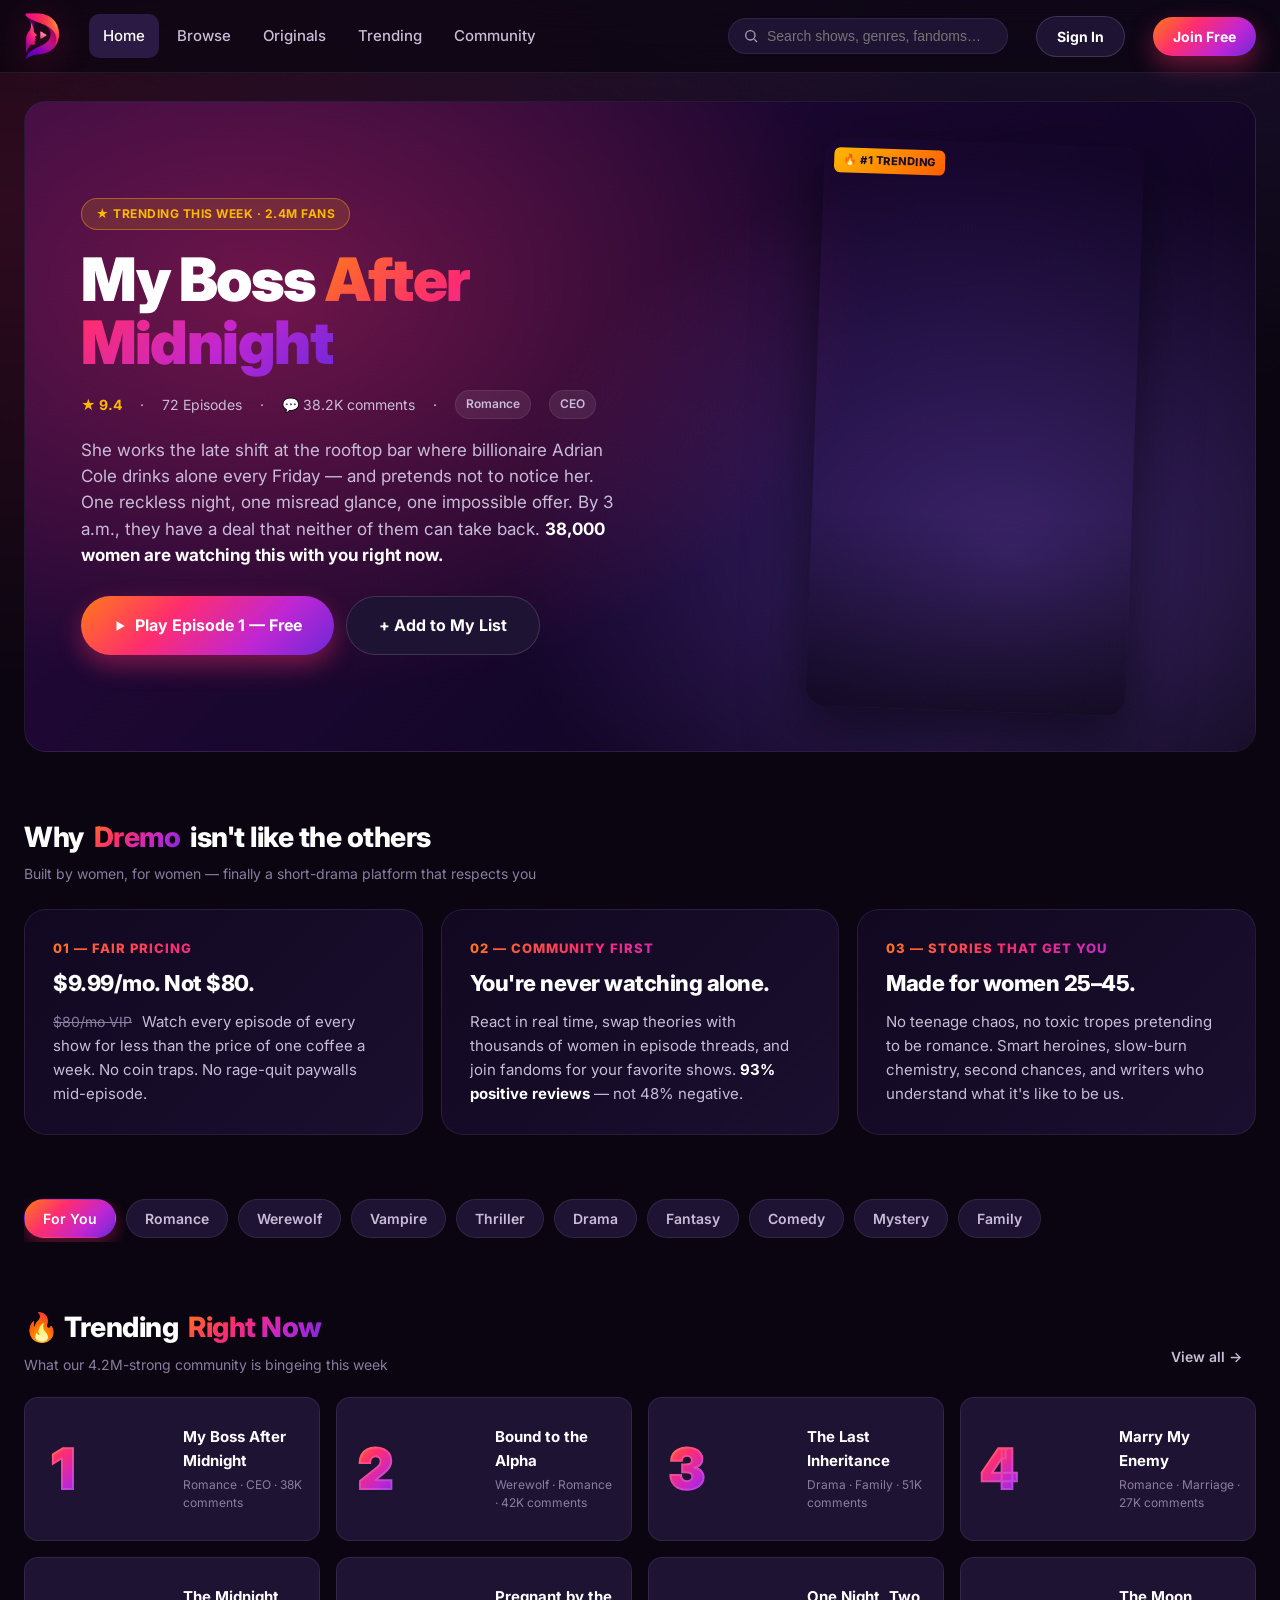
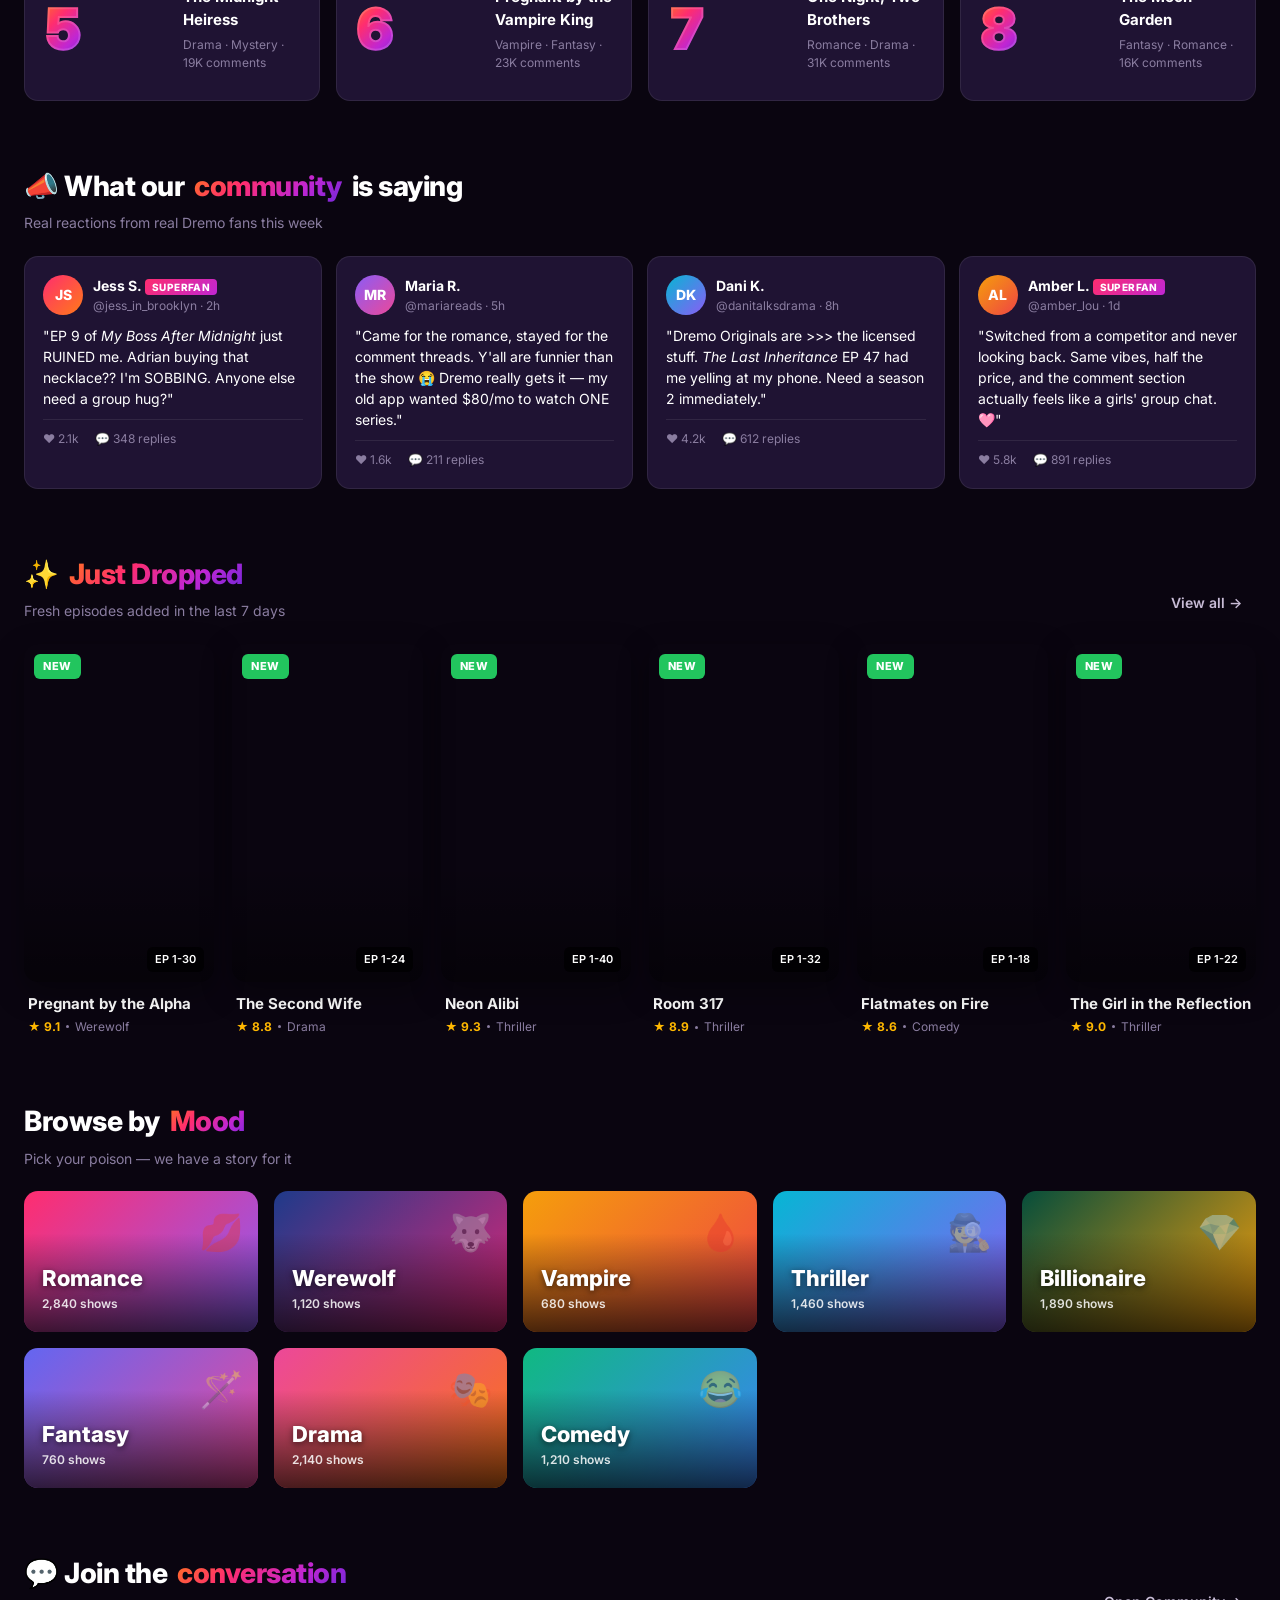
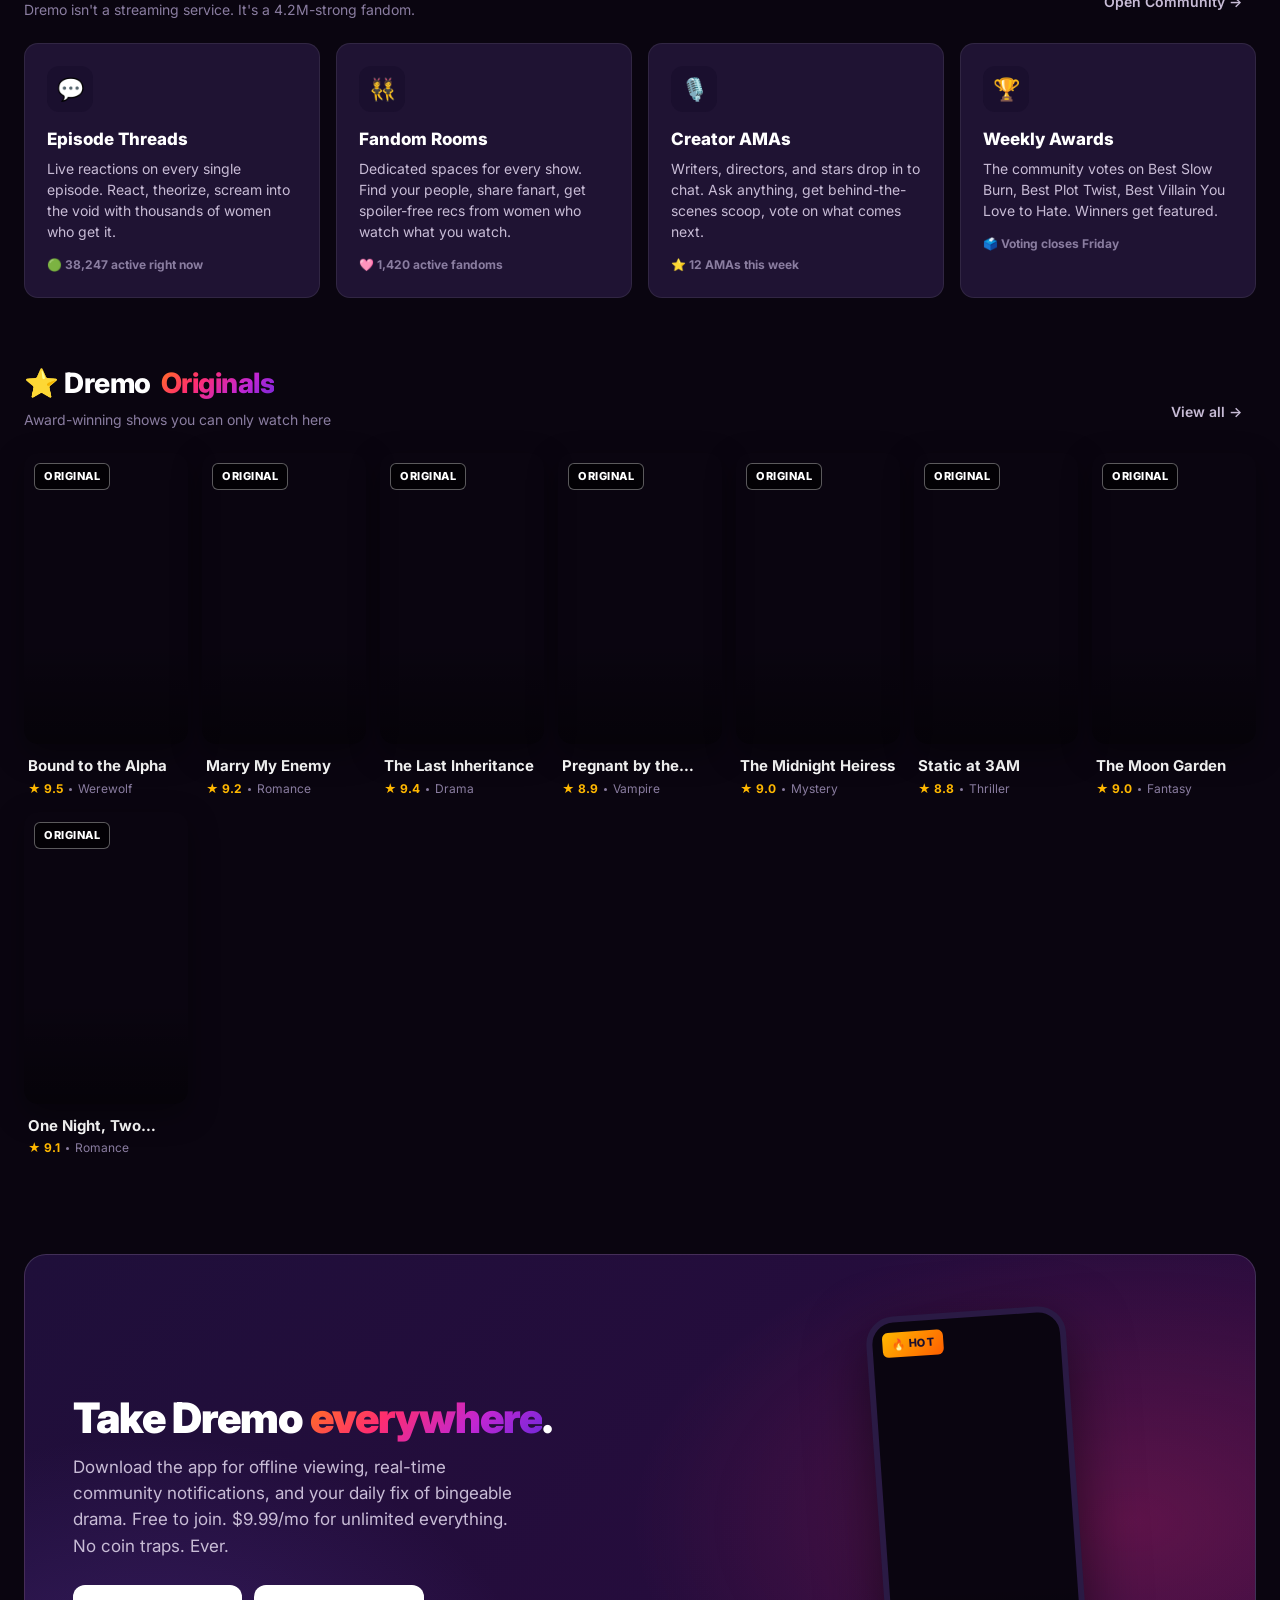
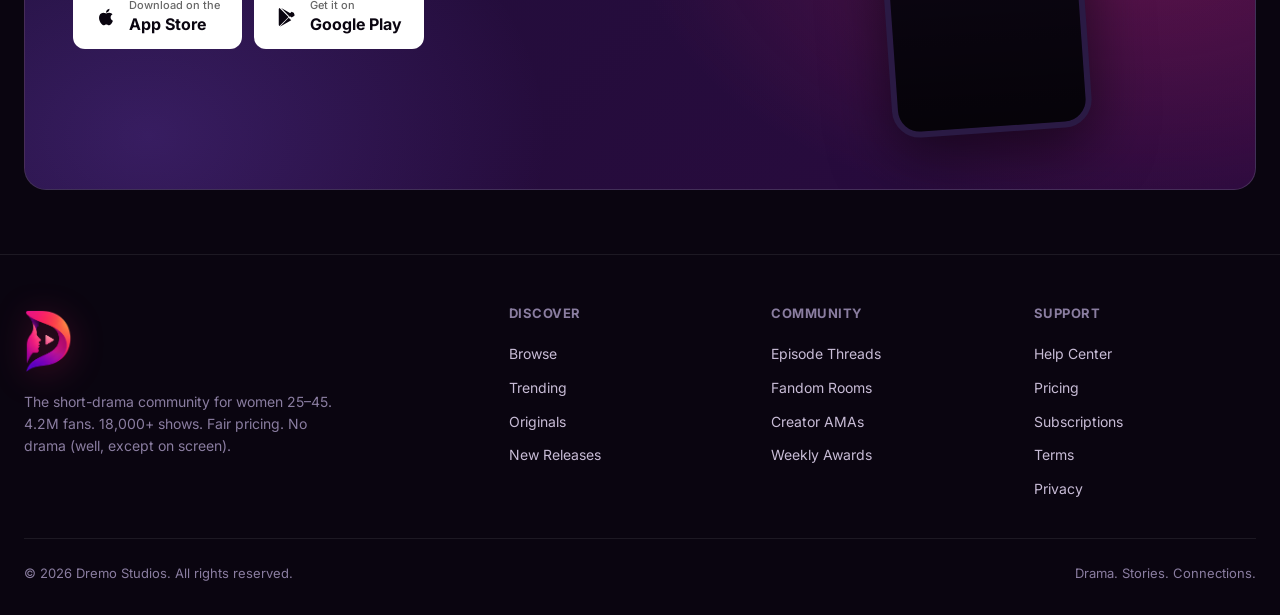
==== commit a7198ae3: "Add files via upload" ====
--- a/index.html
+++ b/index.html
@@ -5,7 +5,7 @@
 <meta name="viewport" content="width=device-width, initial-scale=1.0" />
 <title>Dremo — Drama. Stories. Connections.</title>
 <meta name="description" content="Dremo is the short-drama community for women who love bingeable stories. Watch addictive vertical episodes, react with thousands of others, and never pay $80 a month again." />
-<link rel="icon" type="image/svg+xml" href="logo-mark.svg" />
+<link rel="icon" type="image/png" href="logo.png" />
 <link rel="preconnect" href="https://fonts.googleapis.com">
 <link rel="preconnect" href="https://fonts.gstatic.com" crossorigin>
 <link href="https://fonts.googleapis.com/css2?family=Inter:wght@400;500;600;700;800;900&display=swap" rel="stylesheet">
@@ -17,11 +17,7 @@
 <header class="nav">
   <div class="container nav-inner">
     <a href="index.html" class="logo">
-      <span class="logo-mark"><img src="logo-mark.svg" alt="Dremo"/></span>
-      <span class="logo-stack">
-        <span class="logo-text">Dremo</span>
-        <span class="logo-tagline">DRAMA · STORIES · CONNECTIONS</span>
-      </span>
+      <img src="logo.png" alt="Dremo — Drama. Stories. Connections." class="logo-img"/>
     </a>
     <nav class="nav-links">
       <a href="index.html" class="active">Home</a>
@@ -46,7 +42,7 @@
     <div class="hero-bg"></div>
     <div class="hero-content">
       <span class="hero-badge">★ TRENDING THIS WEEK · 2.4M FANS</span>
-      <h1 class="hero-title">Married to <em>my Boss</em><br/>by Mistake</h1>
+      <h1 class="hero-title">My Boss <em>After Midnight</em></h1>
       <div class="hero-meta">
         <span class="rating-stars">★ 9.4</span>
         <span>·</span>
@@ -58,7 +54,7 @@
         <span class="chip">CEO</span>
       </div>
       <p class="hero-desc">
-        After a wild night in Vegas, struggling barista Lila wakes up to discover she's accidentally married billionaire CEO Adrian Cole — the same man set to fire her in the morning. Now they have 30 days to fake a marriage… or lose everything. <strong style="color:var(--text);">38,000 women are watching this with you right now.</strong>
+        She works the late shift at the rooftop bar where billionaire Adrian Cole drinks alone every Friday — and pretends not to notice her. One reckless night, one misread glance, one impossible offer. By 3 a.m., they have a deal that neither of them can take back. <strong style="color:var(--text);">38,000 women are watching this with you right now.</strong>
       </p>
       <div class="hero-cta">
         <a href="watch.html" class="btn btn-primary btn-lg">
@@ -70,19 +66,14 @@
     </div>
     <div class="hero-poster">
       <div class="poster-frame">
-        <div class="poster bg-grad-1">
-          <span class="poster-art">M</span>
+        <div class="poster" style="background-image:url('posters/my-boss-after-midnight.png')">
           <span class="poster-badge badge-hot">🔥 #1 Trending</span>
-          <div class="poster-info">
-            <div class="poster-title">Married to my Boss by Mistake</div>
-            <div class="poster-sub">72 episodes · 38K talking now</div>
-          </div>
-        </div>
-      </div>
-    </div>
-  </section>
-
-  <!-- ========== THREE PILLARS — VALUE PROP ========== -->
+        </div>
+      </div>
+    </div>
+  </section>
+
+  <!-- ========== THREE PILLARS ========== -->
   <section>
     <div class="section-head">
       <div>
@@ -114,15 +105,13 @@
     <div class="category-bar">
       <button class="cat-chip active">For You</button>
       <button class="cat-chip">Romance</button>
-      <button class="cat-chip">Billionaire</button>
       <button class="cat-chip">Werewolf</button>
-      <button class="cat-chip">Revenge</button>
+      <button class="cat-chip">Vampire</button>
       <button class="cat-chip">Thriller</button>
-      <button class="cat-chip">Mafia</button>
+      <button class="cat-chip">Drama</button>
       <button class="cat-chip">Fantasy</button>
       <button class="cat-chip">Comedy</button>
-      <button class="cat-chip">Second Chance</button>
-      <button class="cat-chip">Time Travel</button>
+      <button class="cat-chip">Mystery</button>
       <button class="cat-chip">Family</button>
     </div>
   </section>
@@ -140,65 +129,65 @@
     <div class="trending-grid">
       <a href="series.html" class="trending-card">
         <span class="trending-num">1</span>
-        <div class="trending-poster"><div class="poster bg-grad-1"><span class="poster-art">M</span></div></div>
-        <div class="trending-info">
-          <div class="trending-name">Married to my Boss by Mistake</div>
+        <div class="trending-poster"><div class="poster" style="background-image:url('posters/my-boss-after-midnight.png')"></div></div>
+        <div class="trending-info">
+          <div class="trending-name">My Boss After Midnight</div>
           <div class="trending-tags">Romance · CEO · 38K comments</div>
         </div>
       </a>
       <a href="series.html" class="trending-card">
         <span class="trending-num">2</span>
-        <div class="trending-poster"><div class="poster bg-grad-7"><span class="poster-art">A</span></div></div>
-        <div class="trending-info">
-          <div class="trending-name">The Alpha's Forbidden Mate</div>
-          <div class="trending-tags">Werewolf · Fantasy · 42K comments</div>
+        <div class="trending-poster"><div class="poster" style="background-image:url('posters/bound-to-the-alpha.png')"></div></div>
+        <div class="trending-info">
+          <div class="trending-name">Bound to the Alpha</div>
+          <div class="trending-tags">Werewolf · Romance · 42K comments</div>
         </div>
       </a>
       <a href="series.html" class="trending-card">
         <span class="trending-num">3</span>
-        <div class="trending-poster"><div class="poster bg-grad-2"><span class="poster-art">R</span></div></div>
-        <div class="trending-info">
-          <div class="trending-name">Revenge in Heels</div>
-          <div class="trending-tags">Drama · Revenge · 51K comments</div>
+        <div class="trending-poster"><div class="poster" style="background-image:url('posters/the-last-inheritance.png')"></div></div>
+        <div class="trending-info">
+          <div class="trending-name">The Last Inheritance</div>
+          <div class="trending-tags">Drama · Family · 51K comments</div>
         </div>
       </a>
       <a href="series.html" class="trending-card">
         <span class="trending-num">4</span>
-        <div class="trending-poster"><div class="poster bg-grad-3"><span class="poster-art">M</span></div></div>
-        <div class="trending-info">
-          <div class="trending-name">My Husband Is a Mafia King</div>
-          <div class="trending-tags">Mafia · Romance · 27K comments</div>
+        <div class="trending-poster"><div class="poster" style="background-image:url('posters/marry-my-enemy.png')"></div></div>
+        <div class="trending-info">
+          <div class="trending-name">Marry My Enemy</div>
+          <div class="trending-tags">Romance · Marriage · 27K comments</div>
         </div>
       </a>
       <a href="series.html" class="trending-card">
         <span class="trending-num">5</span>
-        <div class="trending-poster"><div class="poster bg-grad-9"><span class="poster-art">P</span></div></div>
-        <div class="trending-info">
-          <div class="trending-name">Pretending to be His Wife</div>
-          <div class="trending-tags">Romance · Drama · 19K comments</div>
+        <div class="trending-poster"><div class="poster" style="background-image:url('posters/midnight-heiress.png')"></div></div>
+        <div class="trending-info">
+          <div class="trending-name">The Midnight Heiress</div>
+          <div class="trending-tags">Drama · Mystery · 19K comments</div>
         </div>
       </a>
       <a href="series.html" class="trending-card">
         <span class="trending-num">6</span>
-        <div class="trending-poster"><div class="poster bg-grad-8"><span class="poster-art">D</span></div></div>
-        <div class="trending-info">
-          <div class="trending-name">Diary of a Hidden Heiress</div>
-          <div class="trending-tags">Drama · Family · 23K comments</div>
+        <div class="trending-poster"><div class="poster" style="background-image:url('posters/pregnant-by-the-vampire-king.png')"></div></div>
+        <div class="trending-info">
+          <div class="trending-name">Pregnant by the Vampire King</div>
+          <div class="trending-tags">Vampire · Fantasy · 23K comments</div>
         </div>
       </a>
       <a href="series.html" class="trending-card">
         <span class="trending-num">7</span>
-        <div class="trending-poster"><div class="poster bg-grad-11"><span class="poster-art">S</span></div></div>
-        <div class="trending-info">
-          <div class="trending-name">Second Chance with the CEO</div>
-          <div class="trending-tags">Romance · Time Travel · 31K comments</div>
+        <div class="trending-poster"><div class="poster" style="background-image:url('posters/one-night-two-brothers.png')"></div></div>
+        <div class="trending-info">
+          <div class="trending-name">One Night, Two Brothers</div>
+          <div class="trending-tags">Romance · Drama · 31K comments</div>
         </div>
       </a>
       <a href="series.html" class="trending-card">
         <span class="trending-num">8</span>
-        <div class="trending-poster"><div class="poster bg-grad-12"><span class="poster-art">F</span></div></div>
-        <div class="trending-info">
-          <div class="trending-name">Fated to the Fire Dragon</div>
+        <div class="trending-poster"><div class="poster" style="background-image:url('posters/the-moon-garden.png')"></div></div>
+        <div class="trending-info">
+          <div class="trending-name">The Moon Garden</div>
           <div class="trending-tags">Fantasy · Romance · 16K comments</div>
         </div>
       </a>
@@ -222,7 +211,7 @@
             <div class="buzz-handle">@jess_in_brooklyn · 2h</div>
           </div>
         </div>
-        <p class="buzz-text">"EP 9 of <em>Married to My Boss</em> just RUINED me. Adrian buying that cake?? I'm SOBBING. Anyone else need a group hug?"</p>
+        <p class="buzz-text">"EP 9 of <em>My Boss After Midnight</em> just RUINED me. Adrian buying that necklace?? I'm SOBBING. Anyone else need a group hug?"</p>
         <div class="buzz-meta"><span>❤️ 2.1k</span><span>💬 348 replies</span></div>
       </div>
       <div class="buzz-card">
@@ -244,7 +233,7 @@
             <div class="buzz-handle">@danitalksdrama · 8h</div>
           </div>
         </div>
-        <p class="buzz-text">"Dremo Originals are >>> the licensed stuff. <em>Revenge in Heels</em> EP 47 had me yelling at my phone. Need a season 2 immediately."</p>
+        <p class="buzz-text">"Dremo Originals are >>> the licensed stuff. <em>The Last Inheritance</em> EP 47 had me yelling at my phone. Need a season 2 immediately."</p>
         <div class="buzz-meta"><span>❤️ 4.2k</span><span>💬 612 replies</span></div>
       </div>
       <div class="buzz-card">
@@ -274,79 +263,67 @@
     <div class="poster-grid">
       <a href="series.html" class="show-card">
         <div class="poster-frame">
-          <div class="poster bg-grad-5">
-            <span class="poster-art">L</span>
+          <div class="poster" style="background-image:url('posters/pregnant-by-the-alpha.png')">
             <span class="poster-badge badge-new">NEW</span>
             <span class="poster-eps">EP 1-30</span>
-            <div class="poster-info"><div class="poster-title">Love at First Lie</div><div class="poster-sub">Romance · Drama</div></div>
-          </div>
-        </div>
-        <div class="show-meta"><div class="show-name">Love at First Lie</div><div class="show-tags"><span class="show-rating">★ 9.1</span><span class="dot"></span><span>Romance</span></div></div>
+          </div>
+        </div>
+        <div class="show-meta"><div class="show-name">Pregnant by the Alpha</div><div class="show-tags"><span class="show-rating">★ 9.1</span><span class="dot"></span><span>Werewolf</span></div></div>
       </a>
 
       <a href="series.html" class="show-card">
         <div class="poster-frame">
-          <div class="poster bg-grad-6">
-            <span class="poster-art">B</span>
+          <div class="poster" style="background-image:url('posters/the-second-wife.png')">
             <span class="poster-badge badge-new">NEW</span>
             <span class="poster-eps">EP 1-24</span>
-            <div class="poster-info"><div class="poster-title">Bound by Blood Ties</div><div class="poster-sub">Mafia · Thriller</div></div>
-          </div>
-        </div>
-        <div class="show-meta"><div class="show-name">Bound by Blood Ties</div><div class="show-tags"><span class="show-rating">★ 8.8</span><span class="dot"></span><span>Mafia</span></div></div>
+          </div>
+        </div>
+        <div class="show-meta"><div class="show-name">The Second Wife</div><div class="show-tags"><span class="show-rating">★ 8.8</span><span class="dot"></span><span>Drama</span></div></div>
       </a>
 
       <a href="series.html" class="show-card">
         <div class="poster-frame">
-          <div class="poster bg-grad-10">
-            <span class="poster-art">C</span>
+          <div class="poster" style="background-image:url('posters/neon-alibi.png')">
             <span class="poster-badge badge-new">NEW</span>
             <span class="poster-eps">EP 1-40</span>
-            <div class="poster-info"><div class="poster-title">Cinderella's Revenge</div><div class="poster-sub">Drama · Revenge</div></div>
-          </div>
-        </div>
-        <div class="show-meta"><div class="show-name">Cinderella's Revenge</div><div class="show-tags"><span class="show-rating">★ 9.3</span><span class="dot"></span><span>Revenge</span></div></div>
+          </div>
+        </div>
+        <div class="show-meta"><div class="show-name">Neon Alibi</div><div class="show-tags"><span class="show-rating">★ 9.3</span><span class="dot"></span><span>Thriller</span></div></div>
       </a>
 
       <a href="series.html" class="show-card">
         <div class="poster-frame">
-          <div class="poster bg-grad-4">
-            <span class="poster-art">H</span>
+          <div class="poster" style="background-image:url('posters/room-317.png')">
             <span class="poster-badge badge-new">NEW</span>
             <span class="poster-eps">EP 1-32</span>
-            <div class="poster-info"><div class="poster-title">His Hidden Princess</div><div class="poster-sub">Royal · Romance</div></div>
-          </div>
-        </div>
-        <div class="show-meta"><div class="show-name">His Hidden Princess</div><div class="show-tags"><span class="show-rating">★ 8.9</span><span class="dot"></span><span>Royal</span></div></div>
+          </div>
+        </div>
+        <div class="show-meta"><div class="show-name">Room 317</div><div class="show-tags"><span class="show-rating">★ 8.9</span><span class="dot"></span><span>Thriller</span></div></div>
       </a>
 
       <a href="series.html" class="show-card">
         <div class="poster-frame">
-          <div class="poster bg-grad-3">
-            <span class="poster-art">N</span>
+          <div class="poster" style="background-image:url('posters/flatmates-on-fire.png')">
             <span class="poster-badge badge-new">NEW</span>
             <span class="poster-eps">EP 1-18</span>
-            <div class="poster-info"><div class="poster-title">Night Shift Romance</div><div class="poster-sub">Comedy · Romance</div></div>
-          </div>
-        </div>
-        <div class="show-meta"><div class="show-name">Night Shift Romance</div><div class="show-tags"><span class="show-rating">★ 8.6</span><span class="dot"></span><span>Comedy</span></div></div>
+          </div>
+        </div>
+        <div class="show-meta"><div class="show-name">Flatmates on Fire</div><div class="show-tags"><span class="show-rating">★ 8.6</span><span class="dot"></span><span>Comedy</span></div></div>
       </a>
 
       <a href="series.html" class="show-card">
         <div class="poster-frame">
-          <div class="poster bg-grad-9">
-            <span class="poster-art">E</span>
+          <div class="poster" style="background-image:url('posters/girl-in-the-reflection.png')">
             <span class="poster-badge badge-new">NEW</span>
             <span class="poster-eps">EP 1-22</span>
-            <div class="poster-info"><div class="poster-title">Echoes of a Past Life</div><div class="poster-sub">Time Travel · Drama</div></div>
-          </div>
-        </div>
-        <div class="show-meta"><div class="show-name">Echoes of a Past Life</div><div class="show-tags"><span class="show-rating">★ 9.0</span><span class="dot"></span><span>Time Travel</span></div></div>
-      </a>
-    </div>
-  </section>
-
-  <!-- ========== BROWSE BY GENRE ========== -->
+          </div>
+        </div>
+        <div class="show-meta"><div class="show-name">The Girl in the Reflection</div><div class="show-tags"><span class="show-rating">★ 9.0</span><span class="dot"></span><span>Thriller</span></div></div>
+      </a>
+    </div>
+  </section>
+
+  <!-- ========== BROWSE BY MOOD ========== -->
   <section>
     <div class="section-head">
       <div>
@@ -358,11 +335,11 @@
     <div class="cat-grid">
       <a href="browse.html" class="cat-tile bg-grad-1"><span class="cat-tile-icon">💋</span><div><div class="cat-tile-title">Romance</div><div class="cat-tile-count">2,840 shows</div></div></a>
       <a href="browse.html" class="cat-tile bg-grad-7"><span class="cat-tile-icon">🐺</span><div><div class="cat-tile-title">Werewolf</div><div class="cat-tile-count">1,120 shows</div></div></a>
-      <a href="browse.html" class="cat-tile bg-grad-2"><span class="cat-tile-icon">🔥</span><div><div class="cat-tile-title">Revenge</div><div class="cat-tile-count">980 shows</div></div></a>
+      <a href="browse.html" class="cat-tile bg-grad-2"><span class="cat-tile-icon">🩸</span><div><div class="cat-tile-title">Vampire</div><div class="cat-tile-count">680 shows</div></div></a>
       <a href="browse.html" class="cat-tile bg-grad-3"><span class="cat-tile-icon">🕵️</span><div><div class="cat-tile-title">Thriller</div><div class="cat-tile-count">1,460 shows</div></div></a>
-      <a href="browse.html" class="cat-tile bg-grad-12"><span class="cat-tile-icon">💎</span><div><div class="cat-tile-title">Billionaire</div><div class="cat-tile-count">1,890 shows</div></div></a>
-      <a href="browse.html" class="cat-tile bg-grad-9"><span class="cat-tile-icon">🪄</span><div><div class="cat-tile-title">Fantasy</div><div class="cat-tile-count">760 shows</div></div></a>
-      <a href="browse.html" class="cat-tile bg-grad-6"><span class="cat-tile-icon">🎭</span><div><div class="cat-tile-title">Mafia</div><div class="cat-tile-count">540 shows</div></div></a>
+      <a href="browse.html" class="cat-tile bg-grad-8"><span class="cat-tile-icon">💎</span><div><div class="cat-tile-title">Billionaire</div><div class="cat-tile-count">1,890 shows</div></div></a>
+      <a href="browse.html" class="cat-tile bg-grad-6"><span class="cat-tile-icon">🪄</span><div><div class="cat-tile-title">Fantasy</div><div class="cat-tile-count">760 shows</div></div></a>
+      <a href="browse.html" class="cat-tile bg-grad-5"><span class="cat-tile-icon">🎭</span><div><div class="cat-tile-title">Drama</div><div class="cat-tile-count">2,140 shows</div></div></a>
       <a href="browse.html" class="cat-tile bg-grad-4"><span class="cat-tile-icon">😂</span><div><div class="cat-tile-title">Comedy</div><div class="cat-tile-count">1,210 shows</div></div></a>
     </div>
   </section>
@@ -416,52 +393,36 @@
 
     <div class="poster-grid compact">
       <a href="series.html" class="show-card">
-        <div class="poster-frame">
-          <div class="poster bg-grad-7"><span class="poster-art">A</span><span class="poster-badge badge-original">ORIGINAL</span><div class="poster-info"><div class="poster-title">The Alpha's Forbidden Mate</div><div class="poster-sub">Werewolf · 60 ep</div></div></div>
-        </div>
-        <div class="show-meta"><div class="show-name">The Alpha's Forbidden Mate</div><div class="show-tags"><span class="show-rating">★ 9.5</span><span class="dot"></span><span>Werewolf</span></div></div>
-      </a>
-      <a href="series.html" class="show-card">
-        <div class="poster-frame">
-          <div class="poster bg-grad-11"><span class="poster-art">S</span><span class="poster-badge badge-original">ORIGINAL</span><div class="poster-info"><div class="poster-title">Second Chance with the CEO</div><div class="poster-sub">Romance · 56 ep</div></div></div>
-        </div>
-        <div class="show-meta"><div class="show-name">Second Chance with the CEO</div><div class="show-tags"><span class="show-rating">★ 9.2</span><span class="dot"></span><span>Romance</span></div></div>
-      </a>
-      <a href="series.html" class="show-card">
-        <div class="poster-frame">
-          <div class="poster bg-grad-2"><span class="poster-art">R</span><span class="poster-badge badge-original">ORIGINAL</span><div class="poster-info"><div class="poster-title">Revenge in Heels</div><div class="poster-sub">Drama · 88 ep</div></div></div>
-        </div>
-        <div class="show-meta"><div class="show-name">Revenge in Heels</div><div class="show-tags"><span class="show-rating">★ 9.4</span><span class="dot"></span><span>Revenge</span></div></div>
-      </a>
-      <a href="series.html" class="show-card">
-        <div class="poster-frame">
-          <div class="poster bg-grad-12"><span class="poster-art">F</span><span class="poster-badge badge-original">ORIGINAL</span><div class="poster-info"><div class="poster-title">Fated to the Fire Dragon</div><div class="poster-sub">Fantasy · 48 ep</div></div></div>
-        </div>
-        <div class="show-meta"><div class="show-name">Fated to the Fire Dragon</div><div class="show-tags"><span class="show-rating">★ 8.9</span><span class="dot"></span><span>Fantasy</span></div></div>
-      </a>
-      <a href="series.html" class="show-card">
-        <div class="poster-frame">
-          <div class="poster bg-grad-8"><span class="poster-art">D</span><span class="poster-badge badge-original">ORIGINAL</span><div class="poster-info"><div class="poster-title">Diary of a Hidden Heiress</div><div class="poster-sub">Drama · 70 ep</div></div></div>
-        </div>
-        <div class="show-meta"><div class="show-name">Diary of a Hidden Heiress</div><div class="show-tags"><span class="show-rating">★ 9.0</span><span class="dot"></span><span>Drama</span></div></div>
-      </a>
-      <a href="series.html" class="show-card">
-        <div class="poster-frame">
-          <div class="poster bg-grad-6"><span class="poster-art">B</span><span class="poster-badge badge-original">ORIGINAL</span><div class="poster-info"><div class="poster-title">Bound by Blood Ties</div><div class="poster-sub">Mafia · 24 ep</div></div></div>
-        </div>
-        <div class="show-meta"><div class="show-name">Bound by Blood Ties</div><div class="show-tags"><span class="show-rating">★ 8.8</span><span class="dot"></span><span>Mafia</span></div></div>
-      </a>
-      <a href="series.html" class="show-card">
-        <div class="poster-frame">
-          <div class="poster bg-grad-9"><span class="poster-art">E</span><span class="poster-badge badge-original">ORIGINAL</span><div class="poster-info"><div class="poster-title">Echoes of a Past Life</div><div class="poster-sub">Time Travel · 22 ep</div></div></div>
-        </div>
-        <div class="show-meta"><div class="show-name">Echoes of a Past Life</div><div class="show-tags"><span class="show-rating">★ 9.0</span><span class="dot"></span><span>Time Travel</span></div></div>
-      </a>
-      <a href="series.html" class="show-card">
-        <div class="poster-frame">
-          <div class="poster bg-grad-5"><span class="poster-art">L</span><span class="poster-badge badge-original">ORIGINAL</span><div class="poster-info"><div class="poster-title">Love at First Lie</div><div class="poster-sub">Romance · 30 ep</div></div></div>
-        </div>
-        <div class="show-meta"><div class="show-name">Love at First Lie</div><div class="show-tags"><span class="show-rating">★ 9.1</span><span class="dot"></span><span>Romance</span></div></div>
+        <div class="poster-frame"><div class="poster" style="background-image:url('posters/bound-to-the-alpha.png')"><span class="poster-badge badge-original">ORIGINAL</span></div></div>
+        <div class="show-meta"><div class="show-name">Bound to the Alpha</div><div class="show-tags"><span class="show-rating">★ 9.5</span><span class="dot"></span><span>Werewolf</span></div></div>
+      </a>
+      <a href="series.html" class="show-card">
+        <div class="poster-frame"><div class="poster" style="background-image:url('posters/marry-my-enemy.png')"><span class="poster-badge badge-original">ORIGINAL</span></div></div>
+        <div class="show-meta"><div class="show-name">Marry My Enemy</div><div class="show-tags"><span class="show-rating">★ 9.2</span><span class="dot"></span><span>Romance</span></div></div>
+      </a>
+      <a href="series.html" class="show-card">
+        <div class="poster-frame"><div class="poster" style="background-image:url('posters/the-last-inheritance.png')"><span class="poster-badge badge-original">ORIGINAL</span></div></div>
+        <div class="show-meta"><div class="show-name">The Last Inheritance</div><div class="show-tags"><span class="show-rating">★ 9.4</span><span class="dot"></span><span>Drama</span></div></div>
+      </a>
+      <a href="series.html" class="show-card">
+        <div class="poster-frame"><div class="poster" style="background-image:url('posters/pregnant-by-the-vampire-king.png')"><span class="poster-badge badge-original">ORIGINAL</span></div></div>
+        <div class="show-meta"><div class="show-name">Pregnant by the Vampire King</div><div class="show-tags"><span class="show-rating">★ 8.9</span><span class="dot"></span><span>Vampire</span></div></div>
+      </a>
+      <a href="series.html" class="show-card">
+        <div class="poster-frame"><div class="poster" style="background-image:url('posters/midnight-heiress.png')"><span class="poster-badge badge-original">ORIGINAL</span></div></div>
+        <div class="show-meta"><div class="show-name">The Midnight Heiress</div><div class="show-tags"><span class="show-rating">★ 9.0</span><span class="dot"></span><span>Mystery</span></div></div>
+      </a>
+      <a href="series.html" class="show-card">
+        <div class="poster-frame"><div class="poster" style="background-image:url('posters/static-at-3am.png')"><span class="poster-badge badge-original">ORIGINAL</span></div></div>
+        <div class="show-meta"><div class="show-name">Static at 3AM</div><div class="show-tags"><span class="show-rating">★ 8.8</span><span class="dot"></span><span>Thriller</span></div></div>
+      </a>
+      <a href="series.html" class="show-card">
+        <div class="poster-frame"><div class="poster" style="background-image:url('posters/the-moon-garden.png')"><span class="poster-badge badge-original">ORIGINAL</span></div></div>
+        <div class="show-meta"><div class="show-name">The Moon Garden</div><div class="show-tags"><span class="show-rating">★ 9.0</span><span class="dot"></span><span>Fantasy</span></div></div>
+      </a>
+      <a href="series.html" class="show-card">
+        <div class="poster-frame"><div class="poster" style="background-image:url('posters/one-night-two-brothers.png')"><span class="poster-badge badge-original">ORIGINAL</span></div></div>
+        <div class="show-meta"><div class="show-name">One Night, Two Brothers</div><div class="show-tags"><span class="show-rating">★ 9.1</span><span class="dot"></span><span>Romance</span></div></div>
       </a>
     </div>
   </section>
@@ -484,13 +445,8 @@
     </div>
     <div class="app-cta-phones">
       <div class="phone">
-        <div class="poster bg-grad-1" style="height:100%">
-          <span class="poster-art">M</span>
+        <div class="poster" style="background-image:url('posters/my-boss-after-midnight.png')">
           <span class="poster-badge badge-hot">🔥 HOT</span>
-          <div class="poster-info">
-            <div class="poster-title">Married to my Boss</div>
-            <div class="poster-sub">EP 1 · 1m 24s</div>
-          </div>
         </div>
       </div>
     </div>
@@ -504,11 +460,7 @@
     <div class="footer-grid">
       <div class="footer-col footer-brand">
         <a href="index.html" class="logo">
-          <span class="logo-mark"><img src="logo-mark.svg" alt="Dremo"/></span>
-          <span class="logo-stack">
-            <span class="logo-text">Dremo</span>
-            <span class="logo-tagline">DRAMA · STORIES · CONNECTIONS</span>
-          </span>
+          <img src="logo.png" alt="Dremo — Drama. Stories. Connections." class="logo-img"/>
         </a>
         <p>The short-drama community for women 25–45. 4.2M fans. 18,000+ shows. Fair pricing. No drama (well, except on screen).</p>
       </div>
@@ -518,7 +470,6 @@
         <a href="browse.html">Trending</a>
         <a href="browse.html">Originals</a>
         <a href="browse.html">New Releases</a>
-        <a href="browse.html">Top Charts</a>
       </div>
       <div class="footer-col">
         <h4>Community</h4>
@@ -526,7 +477,6 @@
         <a href="community.html">Fandom Rooms</a>
         <a href="community.html">Creator AMAs</a>
         <a href="community.html">Weekly Awards</a>
-        <a href="community.html">Community Rules</a>
       </div>
       <div class="footer-col">
         <h4>Support</h4>
--- a/styles.css
+++ b/styles.css
@@ -1,5 +1,5 @@
 /* =========================================================
-   PLOTZ - Short Drama Streaming
+   DREMO - Drama. Stories. Connections.
    Shared stylesheet
    ========================================================= */
 
@@ -16,13 +16,13 @@
   --text-2: #c8bcd6;
   --text-3: #8a7da0;
 
-  --primary: #ff2d6f;        /* hot pink */
+  --primary: #ff2d6f;
   --primary-2: #ff5e95;
-  --secondary: #8b5cf6;      /* violet */
-  --accent: #ffb800;         /* gold for HOT badge */
+  --secondary: #8b5cf6;
+  --accent: #ffb800;
   --success: #22c55e;
 
-  --grad-hero: linear-gradient(135deg, #ff2d6f 0%, #8b5cf6 50%, #3b82f6 100%);
+  --grad-hero: linear-gradient(135deg, #ff7a18 0%, #ff2d6f 35%, #c026d3 70%, #6d28d9 100%);
   --grad-card-1: linear-gradient(135deg, #ff2d6f 0%, #8b5cf6 100%);
   --grad-card-2: linear-gradient(135deg, #f59e0b 0%, #ef4444 100%);
   --grad-card-3: linear-gradient(135deg, #06b6d4 0%, #8b5cf6 100%);
@@ -87,32 +87,21 @@
 .logo {
   display: flex; align-items: center; gap: 10px;
   font-weight: 900; font-size: 26px; letter-spacing: -0.5px;
-}
-.logo-mark {
-  width: 38px; height: 38px;
-  display: grid; place-items: center;
-  filter: drop-shadow(0 6px 16px rgba(255, 45, 111, 0.4));
-}
-.logo-mark img, .logo-mark svg { width: 100%; height: 100%; display: block; }
-.logo-text {
-  background: linear-gradient(135deg, #ffffff 0%, #ffe1ec 100%);
-  -webkit-background-clip: text;
-  background-clip: text;
-  color: transparent;
-  letter-spacing: -1px;
-}
-.logo-tagline {
-  font-size: 9px;
-  letter-spacing: 1.6px;
-  font-weight: 700;
-  background: linear-gradient(90deg, #c026d3, #ff2d6f, #ff7a18);
-  -webkit-background-clip: text;
-  background-clip: text;
-  color: transparent;
-  margin-top: -4px;
+  flex-shrink: 0;
+}
+.logo-img {
   display: block;
-}
-.logo-stack { display: flex; flex-direction: column; line-height: 1; }
+  height: 48px;
+  width: auto;
+  max-width: 220px;
+  object-fit: contain;
+  filter: drop-shadow(0 6px 16px rgba(255, 45, 111, 0.25));
+}
+footer .logo-img { height: 64px; max-width: 280px; }
+@media (max-width: 640px) {
+  .logo-img { height: 38px; max-width: 160px; }
+}
+
 .nav-links { display: flex; gap: 4px; flex: 1; }
 .nav-links a {
   padding: 10px 14px; border-radius: 10px;
@@ -246,7 +235,7 @@
 }
 .poster-frame:hover { transform: rotate(0deg) scale(1.03); }
 
-/* =================== POSTER ART (CSS-based) =================== */
+/* =================== POSTER ART =================== */
 .poster {
   position: relative;
   width: 100%;
@@ -255,26 +244,17 @@
   display: flex;
   align-items: flex-end;
   padding: 16px;
+  background-size: cover;
+  background-position: center center;
+  background-repeat: no-repeat;
 }
 .poster::before {
   content: '';
   position: absolute; inset: 0;
-  background: linear-gradient(180deg, transparent 35%, rgba(0,0,0,0.85) 100%);
+  /* Subtle bottom darken so badges are readable; titles are baked into the artwork */
+  background: linear-gradient(180deg, transparent 65%, rgba(0,0,0,0.45) 100%);
   z-index: 1;
-}
-.poster-art {
-  position: absolute; inset: 0;
-  display: grid; place-items: center;
-  font-size: 80px;
-  font-weight: 900;
-  color: rgba(255, 255, 255, 0.18);
-  letter-spacing: -2px;
-}
-.poster-art-icon {
-  position: absolute;
-  font-size: 90px;
-  opacity: 0.3;
-  filter: blur(0.5px);
+  pointer-events: none;
 }
 .poster-info {
   position: relative; z-index: 2;
@@ -303,7 +283,7 @@
 .badge-hot { background: linear-gradient(135deg, #ffb800, #ff5e00); color: #1a0f2e; }
 .badge-new { background: var(--success); color: white; }
 .badge-top { background: var(--primary); color: white; }
-.badge-original { background: rgba(0,0,0,0.6); border: 1px solid rgba(255,255,255,0.3); color: white; backdrop-filter: blur(8px); }
+.badge-original { background: rgba(0,0,0,0.65); border: 1px solid rgba(255,255,255,0.35); color: white; backdrop-filter: blur(8px); }
 
 .poster-eps {
   position: absolute; bottom: 10px; right: 10px; z-index: 3;
@@ -314,20 +294,6 @@
   font-size: 11px; font-weight: 600;
   color: white;
 }
-
-/* gradient palettes for posters */
-.bg-grad-1 { background: var(--grad-card-1); }
-.bg-grad-2 { background: var(--grad-card-2); }
-.bg-grad-3 { background: var(--grad-card-3); }
-.bg-grad-4 { background: var(--grad-card-4); }
-.bg-grad-5 { background: var(--grad-card-5); }
-.bg-grad-6 { background: var(--grad-card-6); }
-.bg-grad-7 { background: linear-gradient(135deg, #1e3a8a, #db2777); }
-.bg-grad-8 { background: linear-gradient(135deg, #064e3b, #f59e0b); }
-.bg-grad-9 { background: linear-gradient(135deg, #4c1d95, #f472b6); }
-.bg-grad-10 { background: linear-gradient(135deg, #831843, #fb7185); }
-.bg-grad-11 { background: linear-gradient(135deg, #1e293b, #06b6d4); }
-.bg-grad-12 { background: linear-gradient(135deg, #7c2d12, #facc15); }
 
 /* =================== SECTIONS =================== */
 section { margin: 64px 0; }
@@ -462,6 +428,7 @@
   overflow: hidden;
   flex-shrink: 0;
 }
+.trending-poster .poster::before { background: transparent; }
 .trending-info { flex: 1; min-width: 0; }
 .trending-name { font-weight: 700; font-size: 15px; margin-bottom: 4px; }
 .trending-tags { font-size: 12px; color: var(--text-3); }
@@ -504,6 +471,14 @@
   color: rgba(255,255,255,0.85);
   font-weight: 600;
 }
+.bg-grad-1 { background: var(--grad-card-1); }
+.bg-grad-2 { background: var(--grad-card-2); }
+.bg-grad-3 { background: var(--grad-card-3); }
+.bg-grad-4 { background: var(--grad-card-4); }
+.bg-grad-5 { background: var(--grad-card-5); }
+.bg-grad-6 { background: var(--grad-card-6); }
+.bg-grad-7 { background: linear-gradient(135deg, #1e3a8a, #db2777); }
+.bg-grad-8 { background: linear-gradient(135deg, #064e3b, #f59e0b); }
 
 /* =================== APP CTA =================== */
 .app-cta {
@@ -573,8 +548,7 @@
   overflow: hidden;
   transform: rotate(-4deg);
 }
-.phone .poster { padding: 12px; }
-.phone .poster-title { font-size: 14px; }
+.phone .poster { padding: 12px; height: 100%; }
 
 /* =================== FOOTER =================== */
 footer {
@@ -627,13 +601,13 @@
 }
 .series-hero-bg {
   position: absolute; inset: 0; z-index: -1;
-  opacity: 0.5;
-  filter: blur(40px);
+  opacity: 0.4;
+  filter: blur(40px) saturate(1.4);
   transform: scale(1.2);
-}
-.series-poster-wrap {
-  padding-left: 48px;
-}
+  background-size: cover;
+  background-position: center;
+}
+.series-poster-wrap { padding-left: 48px; }
 .series-poster-wrap .poster-frame {
   transform: none;
   box-shadow: var(--shadow-strong);
@@ -658,10 +632,7 @@
   color: var(--accent);
   font-weight: 700;
 }
-.series-tags {
-  display: flex; gap: 8px; flex-wrap: wrap;
-  margin-bottom: 22px;
-}
+.series-tags { display: flex; gap: 8px; flex-wrap: wrap; margin-bottom: 22px; }
 .series-desc {
   color: var(--text-2);
   font-size: 16px;
@@ -672,7 +643,7 @@
 
 .episodes-section { margin-top: 48px; }
 .eps-tabs {
-  display: flex; gap: 8px;
+  display: flex; gap: 8px; flex-wrap: wrap;
   margin-bottom: 22px;
   border-bottom: 1px solid var(--line);
 }
@@ -712,12 +683,14 @@
   flex-shrink: 0;
   position: relative;
 }
+.eps-thumb .poster::before { background: transparent; }
 .eps-thumb-num {
   position: absolute; bottom: 6px; left: 6px;
   background: rgba(0,0,0,0.7);
   padding: 2px 6px;
   border-radius: 4px;
   font-size: 10px; font-weight: 800;
+  z-index: 4;
 }
 .eps-info { flex: 1; min-width: 0; padding-top: 4px; }
 .eps-title { font-weight: 700; font-size: 14px; margin-bottom: 6px; line-height: 1.3; }
@@ -766,11 +739,13 @@
   position: absolute; inset: 0;
   display: flex; align-items: flex-end;
   padding: 20px;
+  background-size: cover;
+  background-position: center;
 }
 .player-poster::before {
   content: '';
   position: absolute; inset: 0;
-  background: linear-gradient(180deg, rgba(0,0,0,0.4) 0%, transparent 30%, transparent 60%, rgba(0,0,0,0.95) 100%);
+  background: linear-gradient(180deg, rgba(0,0,0,0.4) 0%, transparent 30%, transparent 60%, rgba(0,0,0,0.85) 100%);
 }
 .player-overlay-top {
   position: absolute; top: 0; left: 0; right: 0;
@@ -857,21 +832,14 @@
 .side-action:hover .side-action-btn { background: rgba(255, 45, 111, 0.5); }
 .side-action small { font-size: 11px; font-weight: 700; }
 
-/* WATCH SIDEBAR */
 .watch-sidebar {
   background: var(--surface);
   border: 1px solid var(--line);
   border-radius: var(--radius-lg);
   padding: 24px;
 }
-.watch-sidebar h3 {
-  font-size: 18px; font-weight: 800;
-  margin-bottom: 4px;
-}
-.watch-sidebar .meta {
-  color: var(--text-3); font-size: 13px;
-  margin-bottom: 18px;
-}
+.watch-sidebar h3 { font-size: 18px; font-weight: 800; margin-bottom: 4px; }
+.watch-sidebar .meta { color: var(--text-3); font-size: 13px; margin-bottom: 18px; }
 .ep-list {
   display: flex; flex-direction: column;
   gap: 8px;
@@ -904,13 +872,11 @@
   overflow: hidden;
   flex-shrink: 0;
 }
+.ep-row-thumb .poster::before { background: transparent; }
 .ep-row-info { flex: 1; min-width: 0; }
 .ep-row-info h5 { font-size: 13px; font-weight: 700; margin-bottom: 2px; }
 .ep-row-info span { font-size: 11px; color: var(--text-3); }
-.ep-row-icon {
-  font-size: 14px;
-  color: var(--text-3);
-}
+.ep-row-icon { font-size: 14px; color: var(--text-3); }
 .ep-row.current .ep-row-icon { color: var(--primary); }
 
 .coin-banner {
@@ -938,10 +904,7 @@
 }
 
 /* =================== BROWSE PAGE =================== */
-.browse-header {
-  margin-top: 28px;
-  margin-bottom: 28px;
-}
+.browse-header { margin-top: 28px; margin-bottom: 28px; }
 .browse-header h1 {
   font-size: clamp(32px, 4vw, 48px);
   font-weight: 900;
@@ -973,9 +936,7 @@
 }
 
 /* =================== COMMENTS / COMMUNITY =================== */
-.community-section {
-  margin-top: 56px;
-}
+.community-section { margin-top: 56px; }
 .comments-card {
   background: var(--surface);
   border: 1px solid var(--line);
@@ -995,9 +956,7 @@
   padding: 4px 12px; border-radius: 999px;
   font-size: 13px; color: var(--text-2); font-weight: 700;
 }
-.comment-sort {
-  display: flex; gap: 6px;
-}
+.comment-sort { display: flex; gap: 6px; flex-wrap: wrap; }
 .sort-btn {
   padding: 7px 14px;
   border-radius: 999px;
@@ -1039,6 +998,7 @@
   font-family: inherit;
   resize: vertical;
   min-height: 24px;
+  width: 100%;
 }
 .comment-input::placeholder { color: var(--text-3); }
 .comment-input-bar {
@@ -1071,9 +1031,7 @@
   margin-bottom: 4px;
   flex-wrap: wrap;
 }
-.comment-author {
-  font-weight: 700; font-size: 14px;
-}
+.comment-author { font-weight: 700; font-size: 14px; }
 .comment-flair {
   font-size: 10px; font-weight: 800;
   padding: 2px 7px;
@@ -1081,18 +1039,10 @@
   text-transform: uppercase;
   letter-spacing: 0.4px;
 }
-.flair-superfan {
-  background: linear-gradient(135deg, #ff2d6f, #c026d3);
-  color: white;
-}
-.flair-creator {
-  background: linear-gradient(135deg, #ffb800, #ff7a18);
-  color: #1a0f2e;
-}
+.flair-superfan { background: linear-gradient(135deg, #ff2d6f, #c026d3); color: white; }
+.flair-creator { background: linear-gradient(135deg, #ffb800, #ff7a18); color: #1a0f2e; }
 .flair-team { background: var(--secondary); color: white; }
-.comment-time {
-  font-size: 12px; color: var(--text-3);
-}
+.comment-time { font-size: 12px; color: var(--text-3); }
 .comment-text {
   font-size: 15px;
   color: var(--text);
@@ -1100,7 +1050,7 @@
   margin-bottom: 8px;
 }
 .comment-actions {
-  display: flex; gap: 18px;
+  display: flex; gap: 18px; flex-wrap: wrap;
   font-size: 13px; color: var(--text-3); font-weight: 600;
 }
 .comment-actions span {
@@ -1112,7 +1062,6 @@
 .comment-actions .liked { color: var(--primary); }
 .comment-replies {
   margin-top: 14px;
-  padding-left: 0;
   display: flex; flex-direction: column; gap: 16px;
 }
 .comment-reply {
@@ -1144,14 +1093,8 @@
   background: var(--bg-3);
   margin-bottom: 14px;
 }
-.community-card h3 {
-  font-size: 17px; font-weight: 800;
-  margin-bottom: 6px;
-}
-.community-card p {
-  font-size: 14px; color: var(--text-2);
-  line-height: 1.5;
-}
+.community-card h3 { font-size: 17px; font-weight: 800; margin-bottom: 6px; }
+.community-card p { font-size: 14px; color: var(--text-2); line-height: 1.5; }
 .community-meta {
   margin-top: 14px;
   font-size: 12px; color: var(--text-3);
@@ -1208,9 +1151,7 @@
   padding: 18px;
   display: flex; flex-direction: column; gap: 10px;
 }
-.buzz-head {
-  display: flex; align-items: center; gap: 10px;
-}
+.buzz-head { display: flex; align-items: center; gap: 10px; }
 .buzz-name { font-weight: 700; font-size: 14px; }
 .buzz-handle { color: var(--text-3); font-size: 12px; }
 .buzz-text { font-size: 14px; color: var(--text); line-height: 1.5; }
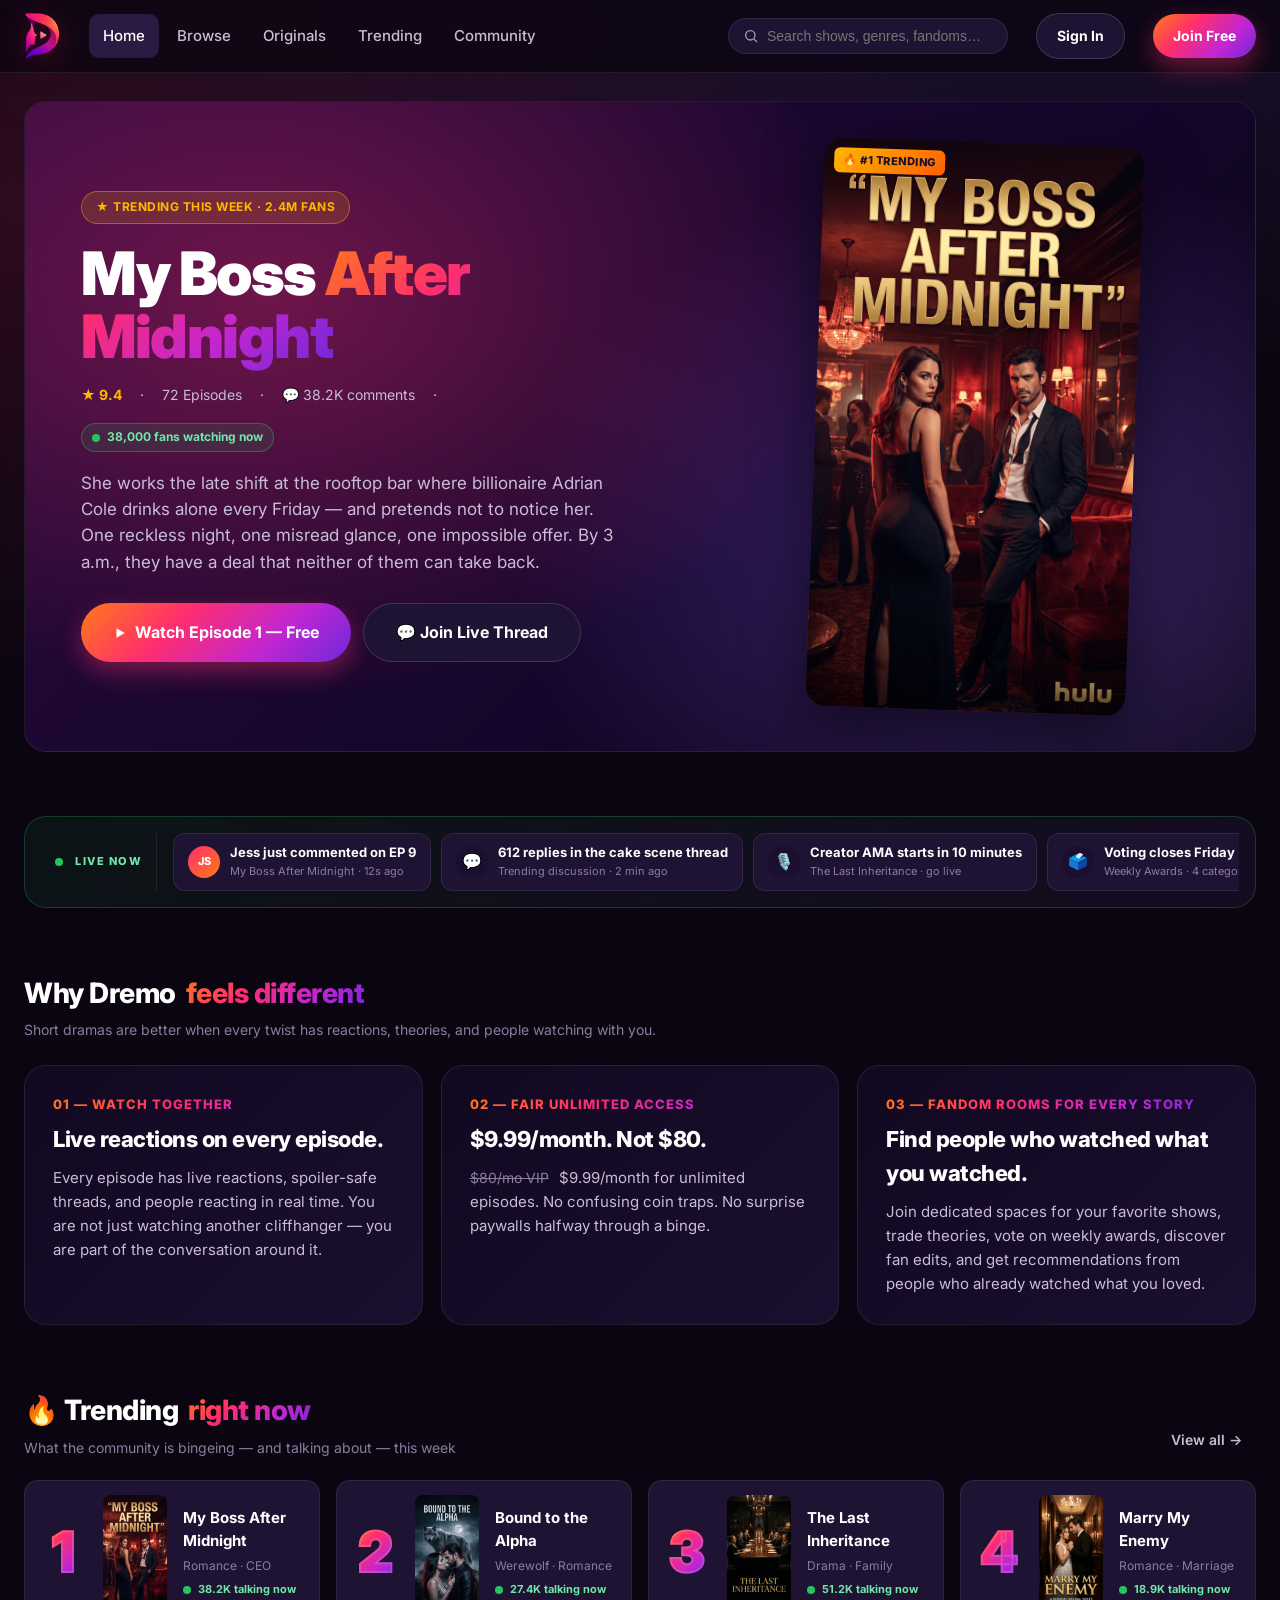
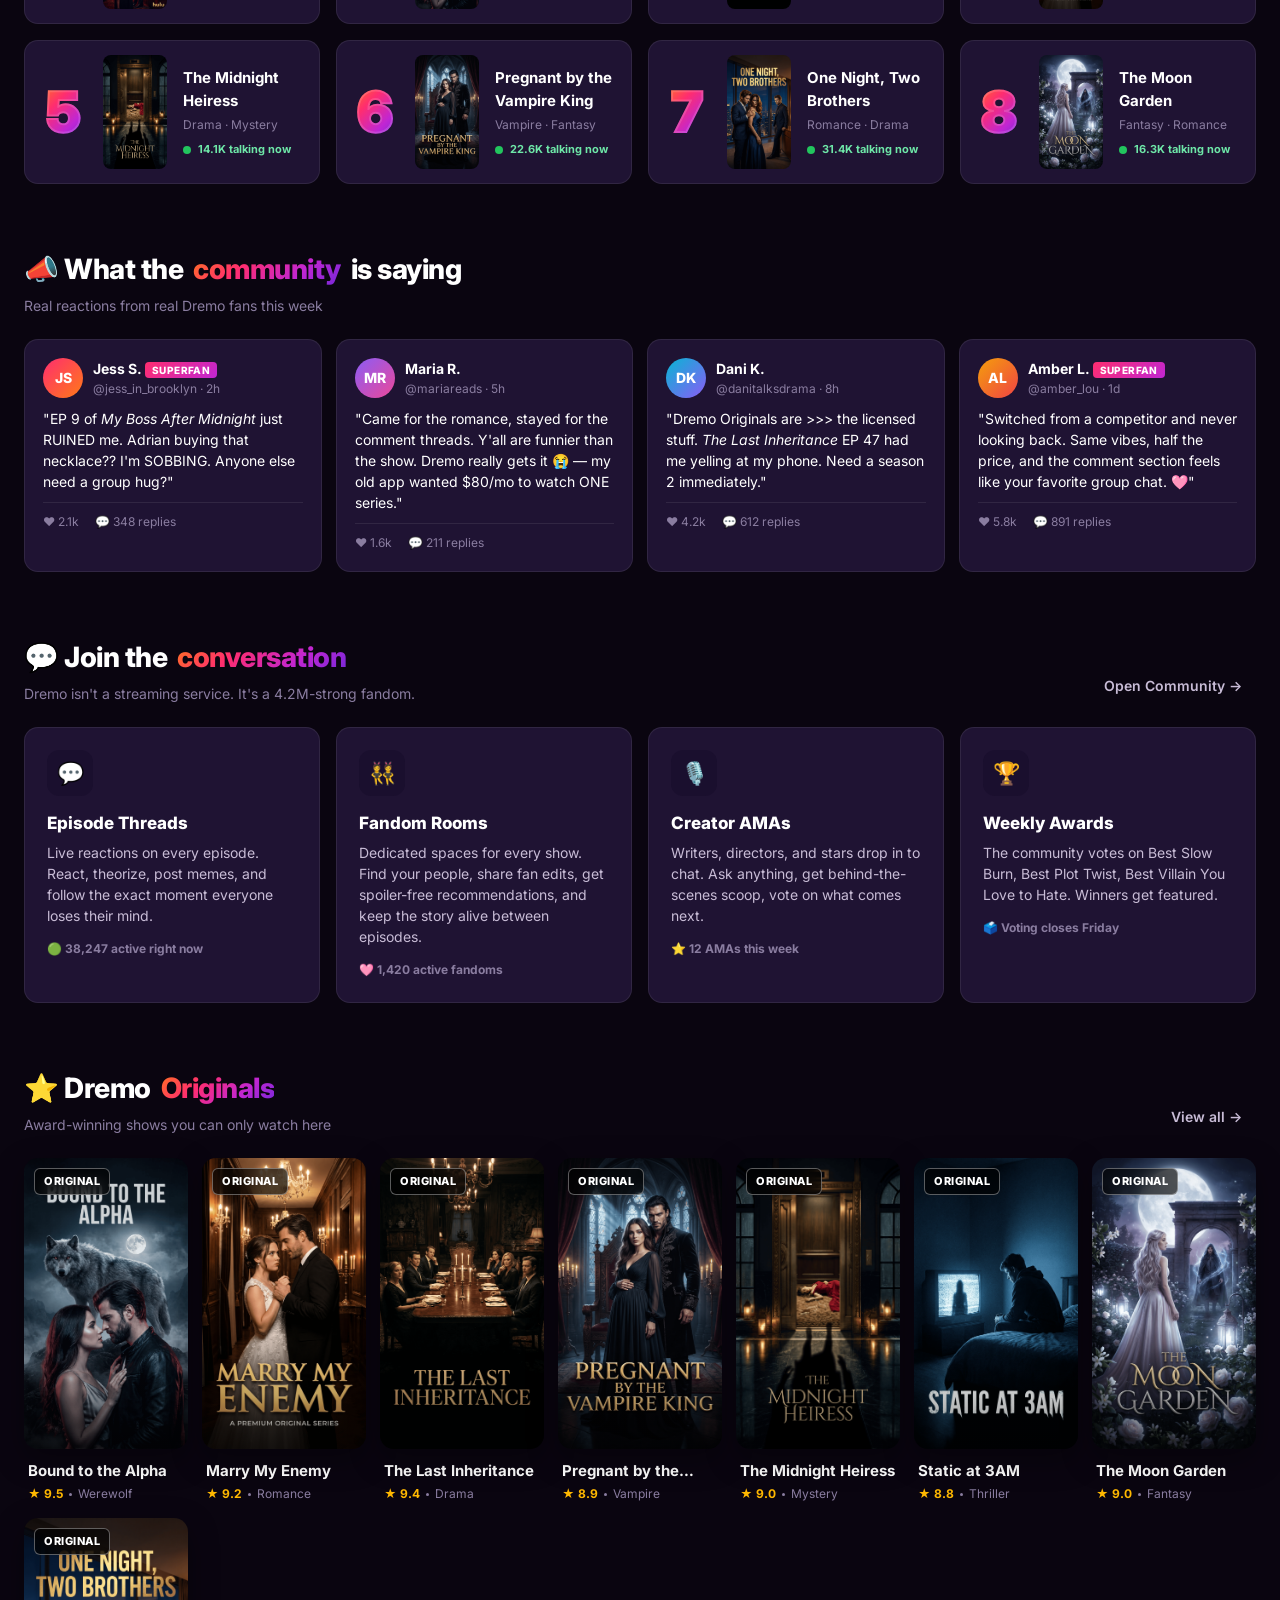
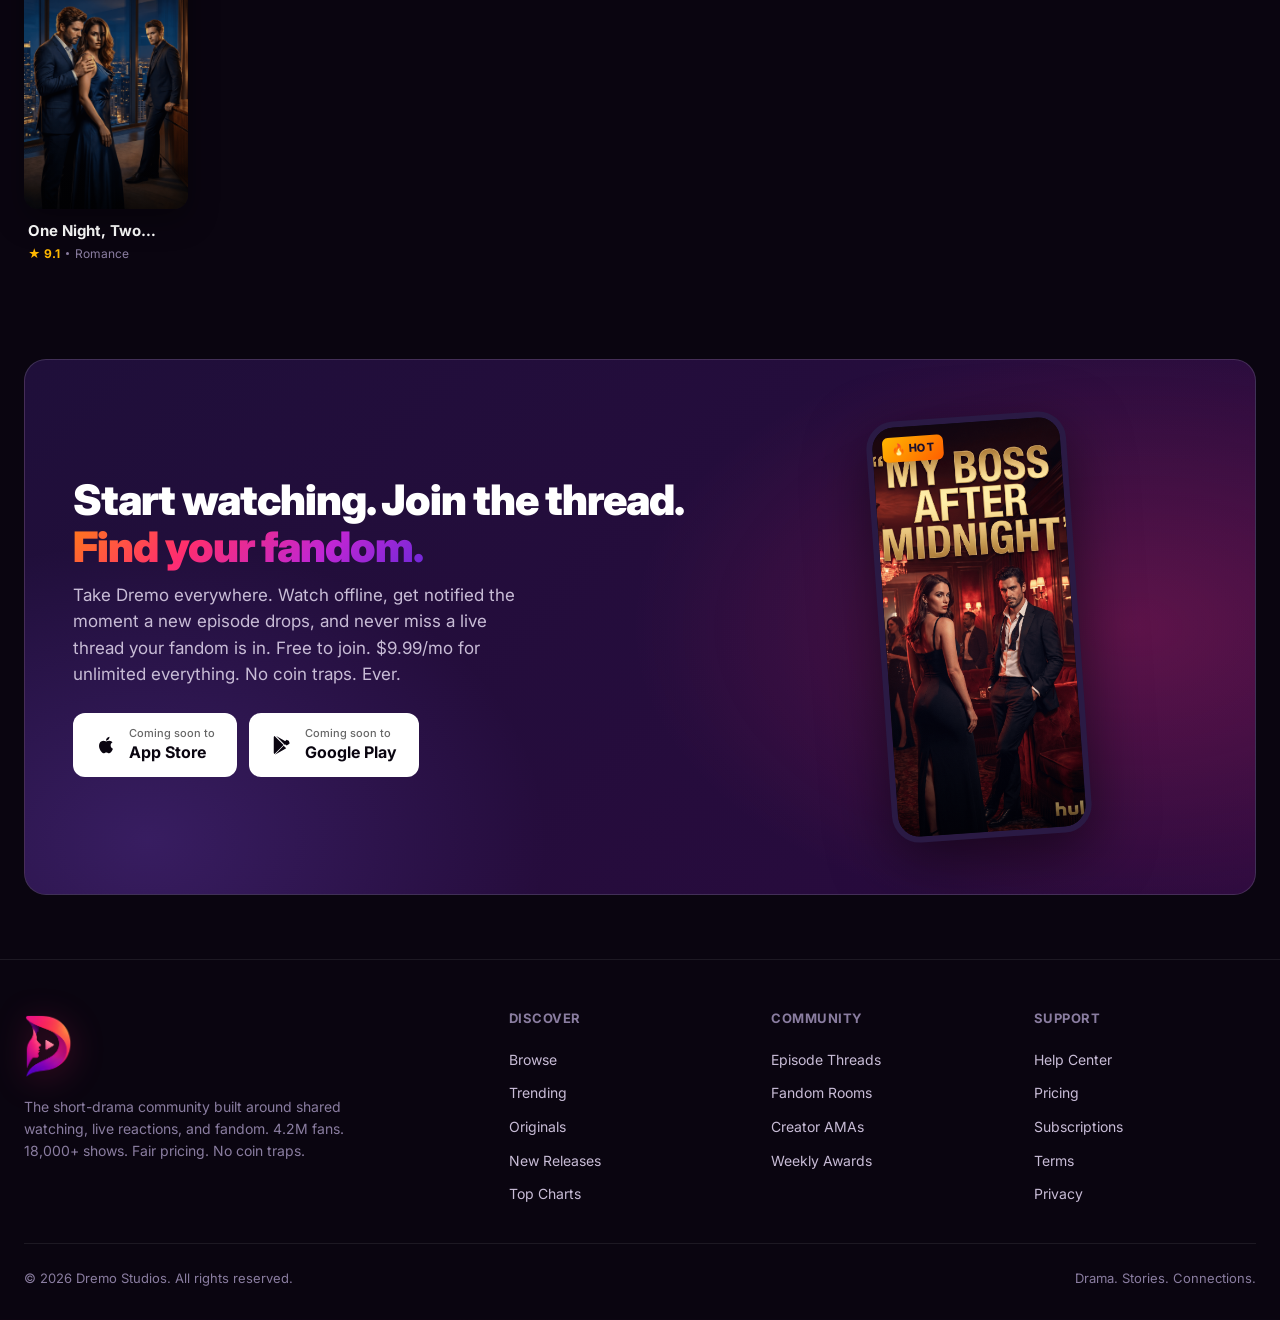
==== commit 8e0da3d1: "Add files via upload" ====
--- a/index.html
+++ b/index.html
@@ -4,7 +4,7 @@
 <meta charset="UTF-8" />
 <meta name="viewport" content="width=device-width, initial-scale=1.0" />
 <title>Dremo — Drama. Stories. Connections.</title>
-<meta name="description" content="Dremo is the short-drama community for women who love bingeable stories. Watch addictive vertical episodes, react with thousands of others, and never pay $80 a month again." />
+<meta name="description" content="Watch short dramas like everyone is in the room with you. Binge addictive mini-episodes, react in live episode threads, join fandom rooms, and find people watching the same story at the same moment." />
 <link rel="icon" type="image/png" href="logo.png" />
 <link rel="preconnect" href="https://fonts.googleapis.com">
 <link rel="preconnect" href="https://fonts.gstatic.com" crossorigin>
@@ -22,22 +22,22 @@
     <nav class="nav-links">
       <a href="index.html" class="active">Home</a>
       <a href="browse.html">Browse</a>
-      <a href="browse.html">Originals</a>
-      <a href="browse.html">Trending</a>
+      <a href="browse.html#originals">Originals</a>
+      <a href="browse.html#trending">Trending</a>
       <a href="community.html">Community</a>
     </nav>
     <div class="search-box">
       <svg width="16" height="16" viewBox="0 0 24 24" fill="none" stroke="currentColor" stroke-width="2"><circle cx="11" cy="11" r="7"/><path d="m21 21-4.3-4.3"/></svg>
       <input type="text" placeholder="Search shows, genres, fandoms…" />
     </div>
-    <button class="btn btn-ghost">Sign In</button>
-    <button class="btn btn-primary">Join Free</button>
+    <a href="#signin" class="btn btn-ghost">Sign In</a>
+    <a href="#join" class="btn btn-primary">Join Free</a>
   </div>
 </header>
 
 <main class="container">
 
-  <!-- ========== HERO ========== -->
+  <!-- ========== 1. HERO ========== -->
   <section class="hero">
     <div class="hero-bg"></div>
     <div class="hero-content">
@@ -50,18 +50,19 @@
         <span>·</span>
         <span>💬 38.2K comments</span>
         <span>·</span>
-        <span class="chip">Romance</span>
-        <span class="chip">CEO</span>
+        <span class="chip live-pill"><span class="live-dot"></span> 38,000 fans watching now</span>
       </div>
       <p class="hero-desc">
-        She works the late shift at the rooftop bar where billionaire Adrian Cole drinks alone every Friday — and pretends not to notice her. One reckless night, one misread glance, one impossible offer. By 3 a.m., they have a deal that neither of them can take back. <strong style="color:var(--text);">38,000 women are watching this with you right now.</strong>
+        She works the late shift at the rooftop bar where billionaire Adrian Cole drinks alone every Friday — and pretends not to notice her. One reckless night, one misread glance, one impossible offer. By 3 a.m., they have a deal that neither of them can take back.
       </p>
       <div class="hero-cta">
         <a href="watch.html" class="btn btn-primary btn-lg">
           <svg width="14" height="14" viewBox="0 0 24 24" fill="currentColor"><polygon points="6 4 20 12 6 20 6 4"/></svg>
-          Play Episode 1 — Free
-        </a>
-        <a href="series.html" class="btn btn-ghost btn-lg">+ Add to My List</a>
+          Watch Episode 1 — Free
+        </a>
+        <a href="watch.html#discussion" class="btn btn-ghost btn-lg">
+          💬 Join Live Thread
+        </a>
       </div>
     </div>
     <div class="hero-poster">
@@ -73,55 +74,76 @@
     </div>
   </section>
 
-  <!-- ========== THREE PILLARS ========== -->
+  <!-- ========== 2. LIVE COMMUNITY STRIP ========== -->
+  <section style="margin-top: 32px;">
+    <div class="live-strip">
+      <div class="live-strip-label"><span class="live-dot"></span> LIVE NOW</div>
+      <div class="live-strip-items">
+        <a href="watch.html#discussion" class="live-item">
+          <div class="avatar av-1" style="width:32px;height:32px;font-size:11px;">JS</div>
+          <div>
+            <div class="live-item-title">Jess just commented on EP 9</div>
+            <div class="live-item-sub">My Boss After Midnight · 12s ago</div>
+          </div>
+        </a>
+        <a href="watch.html#discussion" class="live-item">
+          <div class="live-item-icon">💬</div>
+          <div>
+            <div class="live-item-title">612 replies in the cake scene thread</div>
+            <div class="live-item-sub">Trending discussion · 2 min ago</div>
+          </div>
+        </a>
+        <a href="community.html" class="live-item">
+          <div class="live-item-icon">🎙️</div>
+          <div>
+            <div class="live-item-title">Creator AMA starts in 10 minutes</div>
+            <div class="live-item-sub">The Last Inheritance · go live</div>
+          </div>
+        </a>
+        <a href="community.html" class="live-item">
+          <div class="live-item-icon">🗳️</div>
+          <div>
+            <div class="live-item-title">Voting closes Friday</div>
+            <div class="live-item-sub">Weekly Awards · 4 categories open</div>
+          </div>
+        </a>
+      </div>
+    </div>
+  </section>
+
+  <!-- ========== 3. WHY DREMO FEELS DIFFERENT ========== -->
   <section>
     <div class="section-head">
       <div>
-        <h2 class="section-title">Why <span class="accent">Dremo</span> isn't like the others</h2>
-        <div class="section-sub">Built by women, for women — finally a short-drama platform that respects you</div>
+        <h2 class="section-title">Why Dremo <span class="accent">feels different</span></h2>
+        <div class="section-sub">Short dramas are better when every twist has reactions, theories, and people watching with you.</div>
       </div>
     </div>
     <div class="pillars-grid">
       <div class="pillar">
-        <div class="pillar-num">01 — FAIR PRICING</div>
-        <h3>$9.99/mo. Not $80.</h3>
-        <p><span class="pillar-strike">$80/mo VIP</span> Watch every episode of every show for less than the price of one coffee a week. No coin traps. No rage-quit paywalls mid-episode.</p>
+        <div class="pillar-num">01 — WATCH TOGETHER</div>
+        <h3>Live reactions on every episode.</h3>
+        <p>Every episode has live reactions, spoiler-safe threads, and people reacting in real time. You are not just watching another cliffhanger — you are part of the conversation around it.</p>
       </div>
       <div class="pillar">
-        <div class="pillar-num">02 — COMMUNITY FIRST</div>
-        <h3>You're never watching alone.</h3>
-        <p>React in real time, swap theories with thousands of women in episode threads, and join fandoms for your favorite shows. <strong style="color:var(--text);">93% positive reviews</strong> — not 48% negative.</p>
+        <div class="pillar-num">02 — FAIR UNLIMITED ACCESS</div>
+        <h3>$9.99/month. Not $80.</h3>
+        <p><span class="pillar-strike">$80/mo VIP</span> $9.99/month for unlimited episodes. No confusing coin traps. No surprise paywalls halfway through a binge.</p>
       </div>
       <div class="pillar">
-        <div class="pillar-num">03 — STORIES THAT GET YOU</div>
-        <h3>Made for women 25–45.</h3>
-        <p>No teenage chaos, no toxic tropes pretending to be romance. Smart heroines, slow-burn chemistry, second chances, and writers who understand what it's like to be us.</p>
-      </div>
-    </div>
-  </section>
-
-  <!-- ========== CATEGORIES BAR ========== -->
-  <section style="margin: 32px 0;">
-    <div class="category-bar">
-      <button class="cat-chip active">For You</button>
-      <button class="cat-chip">Romance</button>
-      <button class="cat-chip">Werewolf</button>
-      <button class="cat-chip">Vampire</button>
-      <button class="cat-chip">Thriller</button>
-      <button class="cat-chip">Drama</button>
-      <button class="cat-chip">Fantasy</button>
-      <button class="cat-chip">Comedy</button>
-      <button class="cat-chip">Mystery</button>
-      <button class="cat-chip">Family</button>
-    </div>
-  </section>
-
-  <!-- ========== TRENDING NOW ========== -->
+        <div class="pillar-num">03 — FANDOM ROOMS FOR EVERY STORY</div>
+        <h3>Find people who watched what you watched.</h3>
+        <p>Join dedicated spaces for your favorite shows, trade theories, vote on weekly awards, discover fan edits, and get recommendations from people who already watched what you loved.</p>
+      </div>
+    </div>
+  </section>
+
+  <!-- ========== 4. TRENDING RIGHT NOW ========== -->
   <section>
     <div class="section-head">
       <div>
-        <h2 class="section-title">🔥 Trending <span class="accent">Right Now</span></h2>
-        <div class="section-sub">What our 4.2M-strong community is bingeing this week</div>
+        <h2 class="section-title">🔥 Trending <span class="accent">right now</span></h2>
+        <div class="section-sub">What the community is bingeing — and talking about — this week</div>
       </div>
       <a href="browse.html" class="section-link">View all →</a>
     </div>
@@ -132,7 +154,8 @@
         <div class="trending-poster"><div class="poster" style="background-image:url('posters/my-boss-after-midnight.png')"></div></div>
         <div class="trending-info">
           <div class="trending-name">My Boss After Midnight</div>
-          <div class="trending-tags">Romance · CEO · 38K comments</div>
+          <div class="trending-tags">Romance · CEO</div>
+          <div class="trending-live"><span class="live-dot"></span> 38.2K talking now</div>
         </div>
       </a>
       <a href="series.html" class="trending-card">
@@ -140,7 +163,8 @@
         <div class="trending-poster"><div class="poster" style="background-image:url('posters/bound-to-the-alpha.png')"></div></div>
         <div class="trending-info">
           <div class="trending-name">Bound to the Alpha</div>
-          <div class="trending-tags">Werewolf · Romance · 42K comments</div>
+          <div class="trending-tags">Werewolf · Romance</div>
+          <div class="trending-live"><span class="live-dot"></span> 27.4K talking now</div>
         </div>
       </a>
       <a href="series.html" class="trending-card">
@@ -148,7 +172,8 @@
         <div class="trending-poster"><div class="poster" style="background-image:url('posters/the-last-inheritance.png')"></div></div>
         <div class="trending-info">
           <div class="trending-name">The Last Inheritance</div>
-          <div class="trending-tags">Drama · Family · 51K comments</div>
+          <div class="trending-tags">Drama · Family</div>
+          <div class="trending-live"><span class="live-dot"></span> 51.2K talking now</div>
         </div>
       </a>
       <a href="series.html" class="trending-card">
@@ -156,7 +181,8 @@
         <div class="trending-poster"><div class="poster" style="background-image:url('posters/marry-my-enemy.png')"></div></div>
         <div class="trending-info">
           <div class="trending-name">Marry My Enemy</div>
-          <div class="trending-tags">Romance · Marriage · 27K comments</div>
+          <div class="trending-tags">Romance · Marriage</div>
+          <div class="trending-live"><span class="live-dot"></span> 18.9K talking now</div>
         </div>
       </a>
       <a href="series.html" class="trending-card">
@@ -164,7 +190,8 @@
         <div class="trending-poster"><div class="poster" style="background-image:url('posters/midnight-heiress.png')"></div></div>
         <div class="trending-info">
           <div class="trending-name">The Midnight Heiress</div>
-          <div class="trending-tags">Drama · Mystery · 19K comments</div>
+          <div class="trending-tags">Drama · Mystery</div>
+          <div class="trending-live"><span class="live-dot"></span> 14.1K talking now</div>
         </div>
       </a>
       <a href="series.html" class="trending-card">
@@ -172,7 +199,8 @@
         <div class="trending-poster"><div class="poster" style="background-image:url('posters/pregnant-by-the-vampire-king.png')"></div></div>
         <div class="trending-info">
           <div class="trending-name">Pregnant by the Vampire King</div>
-          <div class="trending-tags">Vampire · Fantasy · 23K comments</div>
+          <div class="trending-tags">Vampire · Fantasy</div>
+          <div class="trending-live"><span class="live-dot"></span> 22.6K talking now</div>
         </div>
       </a>
       <a href="series.html" class="trending-card">
@@ -180,7 +208,8 @@
         <div class="trending-poster"><div class="poster" style="background-image:url('posters/one-night-two-brothers.png')"></div></div>
         <div class="trending-info">
           <div class="trending-name">One Night, Two Brothers</div>
-          <div class="trending-tags">Romance · Drama · 31K comments</div>
+          <div class="trending-tags">Romance · Drama</div>
+          <div class="trending-live"><span class="live-dot"></span> 31.4K talking now</div>
         </div>
       </a>
       <a href="series.html" class="trending-card">
@@ -188,17 +217,18 @@
         <div class="trending-poster"><div class="poster" style="background-image:url('posters/the-moon-garden.png')"></div></div>
         <div class="trending-info">
           <div class="trending-name">The Moon Garden</div>
-          <div class="trending-tags">Fantasy · Romance · 16K comments</div>
-        </div>
-      </a>
-    </div>
-  </section>
-
-  <!-- ========== SOCIAL BUZZ ========== -->
+          <div class="trending-tags">Fantasy · Romance</div>
+          <div class="trending-live"><span class="live-dot"></span> 16.3K talking now</div>
+        </div>
+      </a>
+    </div>
+  </section>
+
+  <!-- ========== 5. WHAT THE COMMUNITY IS SAYING ========== -->
   <section>
     <div class="section-head">
       <div>
-        <h2 class="section-title">📣 What our <span class="accent">community</span> is saying</h2>
+        <h2 class="section-title">📣 What the <span class="accent">community</span> is saying</h2>
         <div class="section-sub">Real reactions from real Dremo fans this week</div>
       </div>
     </div>
@@ -222,7 +252,7 @@
             <div class="buzz-handle">@mariareads · 5h</div>
           </div>
         </div>
-        <p class="buzz-text">"Came for the romance, stayed for the comment threads. Y'all are funnier than the show 😭 Dremo really gets it — my old app wanted $80/mo to watch ONE series."</p>
+        <p class="buzz-text">"Came for the romance, stayed for the comment threads. Y'all are funnier than the show. Dremo really gets it 😭 — my old app wanted $80/mo to watch ONE series."</p>
         <div class="buzz-meta"><span>❤️ 1.6k</span><span>💬 211 replies</span></div>
       </div>
       <div class="buzz-card">
@@ -244,107 +274,13 @@
             <div class="buzz-handle">@amber_lou · 1d</div>
           </div>
         </div>
-        <p class="buzz-text">"Switched from a competitor and never looking back. Same vibes, half the price, and the comment section actually feels like a girls' group chat. 🩷"</p>
+        <p class="buzz-text">"Switched from a competitor and never looking back. Same vibes, half the price, and the comment section feels like your favorite group chat. 🩷"</p>
         <div class="buzz-meta"><span>❤️ 5.8k</span><span>💬 891 replies</span></div>
       </div>
     </div>
   </section>
 
-  <!-- ========== NEW RELEASES ========== -->
-  <section>
-    <div class="section-head">
-      <div>
-        <h2 class="section-title">✨ <span class="accent">Just Dropped</span></h2>
-        <div class="section-sub">Fresh episodes added in the last 7 days</div>
-      </div>
-      <a href="browse.html" class="section-link">View all →</a>
-    </div>
-
-    <div class="poster-grid">
-      <a href="series.html" class="show-card">
-        <div class="poster-frame">
-          <div class="poster" style="background-image:url('posters/pregnant-by-the-alpha.png')">
-            <span class="poster-badge badge-new">NEW</span>
-            <span class="poster-eps">EP 1-30</span>
-          </div>
-        </div>
-        <div class="show-meta"><div class="show-name">Pregnant by the Alpha</div><div class="show-tags"><span class="show-rating">★ 9.1</span><span class="dot"></span><span>Werewolf</span></div></div>
-      </a>
-
-      <a href="series.html" class="show-card">
-        <div class="poster-frame">
-          <div class="poster" style="background-image:url('posters/the-second-wife.png')">
-            <span class="poster-badge badge-new">NEW</span>
-            <span class="poster-eps">EP 1-24</span>
-          </div>
-        </div>
-        <div class="show-meta"><div class="show-name">The Second Wife</div><div class="show-tags"><span class="show-rating">★ 8.8</span><span class="dot"></span><span>Drama</span></div></div>
-      </a>
-
-      <a href="series.html" class="show-card">
-        <div class="poster-frame">
-          <div class="poster" style="background-image:url('posters/neon-alibi.png')">
-            <span class="poster-badge badge-new">NEW</span>
-            <span class="poster-eps">EP 1-40</span>
-          </div>
-        </div>
-        <div class="show-meta"><div class="show-name">Neon Alibi</div><div class="show-tags"><span class="show-rating">★ 9.3</span><span class="dot"></span><span>Thriller</span></div></div>
-      </a>
-
-      <a href="series.html" class="show-card">
-        <div class="poster-frame">
-          <div class="poster" style="background-image:url('posters/room-317.png')">
-            <span class="poster-badge badge-new">NEW</span>
-            <span class="poster-eps">EP 1-32</span>
-          </div>
-        </div>
-        <div class="show-meta"><div class="show-name">Room 317</div><div class="show-tags"><span class="show-rating">★ 8.9</span><span class="dot"></span><span>Thriller</span></div></div>
-      </a>
-
-      <a href="series.html" class="show-card">
-        <div class="poster-frame">
-          <div class="poster" style="background-image:url('posters/flatmates-on-fire.png')">
-            <span class="poster-badge badge-new">NEW</span>
-            <span class="poster-eps">EP 1-18</span>
-          </div>
-        </div>
-        <div class="show-meta"><div class="show-name">Flatmates on Fire</div><div class="show-tags"><span class="show-rating">★ 8.6</span><span class="dot"></span><span>Comedy</span></div></div>
-      </a>
-
-      <a href="series.html" class="show-card">
-        <div class="poster-frame">
-          <div class="poster" style="background-image:url('posters/girl-in-the-reflection.png')">
-            <span class="poster-badge badge-new">NEW</span>
-            <span class="poster-eps">EP 1-22</span>
-          </div>
-        </div>
-        <div class="show-meta"><div class="show-name">The Girl in the Reflection</div><div class="show-tags"><span class="show-rating">★ 9.0</span><span class="dot"></span><span>Thriller</span></div></div>
-      </a>
-    </div>
-  </section>
-
-  <!-- ========== BROWSE BY MOOD ========== -->
-  <section>
-    <div class="section-head">
-      <div>
-        <h2 class="section-title">Browse by <span class="accent">Mood</span></h2>
-        <div class="section-sub">Pick your poison — we have a story for it</div>
-      </div>
-    </div>
-
-    <div class="cat-grid">
-      <a href="browse.html" class="cat-tile bg-grad-1"><span class="cat-tile-icon">💋</span><div><div class="cat-tile-title">Romance</div><div class="cat-tile-count">2,840 shows</div></div></a>
-      <a href="browse.html" class="cat-tile bg-grad-7"><span class="cat-tile-icon">🐺</span><div><div class="cat-tile-title">Werewolf</div><div class="cat-tile-count">1,120 shows</div></div></a>
-      <a href="browse.html" class="cat-tile bg-grad-2"><span class="cat-tile-icon">🩸</span><div><div class="cat-tile-title">Vampire</div><div class="cat-tile-count">680 shows</div></div></a>
-      <a href="browse.html" class="cat-tile bg-grad-3"><span class="cat-tile-icon">🕵️</span><div><div class="cat-tile-title">Thriller</div><div class="cat-tile-count">1,460 shows</div></div></a>
-      <a href="browse.html" class="cat-tile bg-grad-8"><span class="cat-tile-icon">💎</span><div><div class="cat-tile-title">Billionaire</div><div class="cat-tile-count">1,890 shows</div></div></a>
-      <a href="browse.html" class="cat-tile bg-grad-6"><span class="cat-tile-icon">🪄</span><div><div class="cat-tile-title">Fantasy</div><div class="cat-tile-count">760 shows</div></div></a>
-      <a href="browse.html" class="cat-tile bg-grad-5"><span class="cat-tile-icon">🎭</span><div><div class="cat-tile-title">Drama</div><div class="cat-tile-count">2,140 shows</div></div></a>
-      <a href="browse.html" class="cat-tile bg-grad-4"><span class="cat-tile-icon">😂</span><div><div class="cat-tile-title">Comedy</div><div class="cat-tile-count">1,210 shows</div></div></a>
-    </div>
-  </section>
-
-  <!-- ========== JOIN THE CONVERSATION ========== -->
+  <!-- ========== 6. JOIN THE CONVERSATION ========== -->
   <section class="community-section">
     <div class="section-head">
       <div>
@@ -357,13 +293,13 @@
       <a href="community.html" class="community-card">
         <div class="community-card-icon">💬</div>
         <h3>Episode Threads</h3>
-        <p>Live reactions on every single episode. React, theorize, scream into the void with thousands of women who get it.</p>
+        <p>Live reactions on every episode. React, theorize, post memes, and follow the exact moment everyone loses their mind.</p>
         <div class="community-meta">🟢 38,247 active right now</div>
       </a>
       <a href="community.html" class="community-card">
         <div class="community-card-icon">👯</div>
         <h3>Fandom Rooms</h3>
-        <p>Dedicated spaces for every show. Find your people, share fanart, get spoiler-free recs from women who watch what you watch.</p>
+        <p>Dedicated spaces for every show. Find your people, share fan edits, get spoiler-free recommendations, and keep the story alive between episodes.</p>
         <div class="community-meta">🩷 1,420 active fandoms</div>
       </a>
       <a href="community.html" class="community-card">
@@ -381,8 +317,8 @@
     </div>
   </section>
 
-  <!-- ========== ORIGINALS ========== -->
-  <section>
+  <!-- ========== 7. DREMO ORIGINALS ========== -->
+  <section id="originals">
     <div class="section-head">
       <div>
         <h2 class="section-title">⭐ Dremo <span class="accent">Originals</span></h2>
@@ -427,19 +363,19 @@
     </div>
   </section>
 
-  <!-- ========== APP CTA ========== -->
+  <!-- ========== 8. APP CTA / FINAL ========== -->
   <section class="app-cta">
     <div class="app-cta-content">
-      <h2>Take Dremo <em style="font-style:normal;background:var(--grad-hero);-webkit-background-clip:text;background-clip:text;color:transparent;">everywhere</em>.</h2>
-      <p>Download the app for offline viewing, real-time community notifications, and your daily fix of bingeable drama. Free to join. $9.99/mo for unlimited everything. No coin traps. Ever.</p>
+      <h2>Start watching. Join the thread. <em style="font-style:normal;background:var(--grad-hero);-webkit-background-clip:text;background-clip:text;color:transparent;">Find your fandom.</em></h2>
+      <p>Take Dremo everywhere. Watch offline, get notified the moment a new episode drops, and never miss a live thread your fandom is in. Free to join. $9.99/mo for unlimited everything. No coin traps. Ever.</p>
       <div class="store-buttons">
-        <a href="#" class="store-btn">
+        <a href="#coming-soon" class="store-btn" data-coming-soon>
           <svg width="22" height="22" viewBox="0 0 24 24" fill="currentColor"><path d="M17.05 20.28c-.98.95-2.05.8-3.08.35-1.09-.46-2.09-.48-3.24 0-1.44.62-2.2.44-3.06-.35C2.79 15.25 3.51 7.59 9.05 7.31c1.35.07 2.29.74 3.08.8 1.18-.24 2.31-.93 3.57-.84 1.51.12 2.65.72 3.4 1.8-3.12 1.87-2.38 5.98.48 7.13-.57 1.5-1.31 2.99-2.54 4.09l.01-.01zM12.03 7.25c-.15-2.23 1.66-4.07 3.74-4.25.29 2.58-2.34 4.5-3.74 4.25z"/></svg>
-          <span><small>Download on the</small> App Store</span>
-        </a>
-        <a href="#" class="store-btn">
+          <span><small>Coming soon to</small> App Store</span>
+        </a>
+        <a href="#coming-soon" class="store-btn" data-coming-soon>
           <svg width="22" height="22" viewBox="0 0 24 24" fill="currentColor"><path d="M3 20.5V3.5c0-.59.34-1.11.84-1.35L13.69 12 3.84 21.85c-.5-.25-.84-.76-.84-1.35zm10.81-7.79l2.81 2.81-12.39 7.06 9.58-9.87zm5.91-4.04c.36.27.6.71.6 1.18 0 .47-.23.91-.59 1.18l-2.7 1.55-3.18-3.18 3.19-3.19 2.68 1.46zM5.65 2.13l12.39 7.06-2.81 2.81-9.58-9.87z"/></svg>
-          <span><small>Get it on</small> Google Play</span>
+          <span><small>Coming soon to</small> Google Play</span>
         </a>
       </div>
     </div>
@@ -462,29 +398,30 @@
         <a href="index.html" class="logo">
           <img src="logo.png" alt="Dremo — Drama. Stories. Connections." class="logo-img"/>
         </a>
-        <p>The short-drama community for women 25–45. 4.2M fans. 18,000+ shows. Fair pricing. No drama (well, except on screen).</p>
+        <p>The short-drama community built around shared watching, live reactions, and fandom. 4.2M fans. 18,000+ shows. Fair pricing. No coin traps.</p>
       </div>
       <div class="footer-col">
         <h4>Discover</h4>
         <a href="browse.html">Browse</a>
-        <a href="browse.html">Trending</a>
-        <a href="browse.html">Originals</a>
-        <a href="browse.html">New Releases</a>
+        <a href="browse.html#trending">Trending</a>
+        <a href="browse.html#originals">Originals</a>
+        <a href="browse.html#new">New Releases</a>
+        <a href="browse.html#charts">Top Charts</a>
       </div>
       <div class="footer-col">
         <h4>Community</h4>
         <a href="community.html">Episode Threads</a>
-        <a href="community.html">Fandom Rooms</a>
-        <a href="community.html">Creator AMAs</a>
-        <a href="community.html">Weekly Awards</a>
+        <a href="community.html#fandoms">Fandom Rooms</a>
+        <a href="community.html#amas">Creator AMAs</a>
+        <a href="community.html#awards">Weekly Awards</a>
       </div>
       <div class="footer-col">
         <h4>Support</h4>
-        <a href="#">Help Center</a>
-        <a href="#">Pricing</a>
-        <a href="#">Subscriptions</a>
-        <a href="#">Terms</a>
-        <a href="#">Privacy</a>
+        <a href="#help">Help Center</a>
+        <a href="#pricing">Pricing</a>
+        <a href="#subscriptions">Subscriptions</a>
+        <a href="#terms">Terms</a>
+        <a href="#privacy">Privacy</a>
       </div>
     </div>
     <div class="footer-bottom">
@@ -495,10 +432,16 @@
 </footer>
 
 <script>
-  document.querySelectorAll('.cat-chip').forEach(chip => {
-    chip.addEventListener('click', () => {
-      document.querySelectorAll('.cat-chip').forEach(c => c.classList.remove('active'));
-      chip.classList.add('active');
+  // App-store buttons → "Coming soon" toast
+  document.querySelectorAll('[data-coming-soon]').forEach(el => {
+    el.addEventListener('click', e => {
+      e.preventDefault();
+      const t = document.createElement('div');
+      t.className = 'toast';
+      t.textContent = '📱 The Dremo app is coming soon — drop your email to get notified!';
+      document.body.appendChild(t);
+      requestAnimationFrame(() => t.classList.add('show'));
+      setTimeout(() => { t.classList.remove('show'); setTimeout(() => t.remove(), 300); }, 2400);
     });
   });
 </script>
--- a/styles.css
+++ b/styles.css
@@ -1161,6 +1161,115 @@
   border-top: 1px solid var(--line);
   padding-top: 10px;
 }
+
+/* =================== LIVE INDICATORS =================== */
+.live-dot {
+  display: inline-block;
+  width: 8px; height: 8px;
+  border-radius: 50%;
+  background: #22c55e;
+  box-shadow: 0 0 0 0 rgba(34, 197, 94, 0.7);
+  animation: livePulse 1.6s infinite;
+  vertical-align: middle;
+  margin-right: 4px;
+}
+@keyframes livePulse {
+  0%   { box-shadow: 0 0 0 0 rgba(34, 197, 94, 0.7); }
+  70%  { box-shadow: 0 0 0 8px rgba(34, 197, 94, 0); }
+  100% { box-shadow: 0 0 0 0 rgba(34, 197, 94, 0); }
+}
+.live-pill {
+  background: rgba(34, 197, 94, 0.12) !important;
+  border-color: rgba(34, 197, 94, 0.4) !important;
+  color: #6ee7a8 !important;
+  font-weight: 700 !important;
+}
+.trending-live {
+  margin-top: 6px;
+  font-size: 11px;
+  font-weight: 700;
+  color: #6ee7a8;
+}
+
+/* =================== LIVE STRIP =================== */
+.live-strip {
+  display: flex;
+  gap: 16px;
+  align-items: stretch;
+  background: linear-gradient(135deg, rgba(34, 197, 94, 0.08), rgba(139, 92, 246, 0.08));
+  border: 1px solid rgba(34, 197, 94, 0.25);
+  border-radius: var(--radius-lg);
+  padding: 16px;
+}
+.live-strip-label {
+  display: flex; align-items: center; gap: 8px;
+  font-size: 11px; font-weight: 800; letter-spacing: 1.5px;
+  color: #6ee7a8;
+  white-space: nowrap;
+  padding: 10px 14px;
+  border-right: 1px solid rgba(255,255,255,0.08);
+  flex-shrink: 0;
+}
+.live-strip-items {
+  display: flex; gap: 10px;
+  overflow-x: auto;
+  flex: 1;
+  scrollbar-width: none;
+}
+.live-strip-items::-webkit-scrollbar { display: none; }
+.live-item {
+  display: flex;
+  align-items: center;
+  gap: 10px;
+  padding: 10px 14px;
+  background: var(--surface);
+  border: 1px solid var(--line);
+  border-radius: 12px;
+  flex-shrink: 0;
+  min-width: 240px;
+  transition: all 0.18s;
+}
+.live-item:hover {
+  background: var(--surface-2);
+  border-color: var(--line-2);
+  transform: translateY(-2px);
+}
+.live-item-icon {
+  width: 32px; height: 32px;
+  border-radius: 50%;
+  background: var(--bg-3);
+  display: grid; place-items: center;
+  font-size: 16px;
+  flex-shrink: 0;
+}
+.live-item-title {
+  font-size: 13px; font-weight: 700;
+  line-height: 1.3;
+  margin-bottom: 2px;
+}
+.live-item-sub {
+  font-size: 11px;
+  color: var(--text-3);
+}
+
+/* =================== TOAST =================== */
+.toast {
+  position: fixed;
+  bottom: 32px; left: 50%;
+  transform: translateX(-50%) translateY(20px);
+  background: var(--surface-2);
+  border: 1px solid var(--line-2);
+  color: var(--text);
+  padding: 14px 22px;
+  border-radius: 999px;
+  font-weight: 600; font-size: 14px;
+  box-shadow: var(--shadow-strong);
+  opacity: 0;
+  transition: opacity 0.25s ease, transform 0.25s ease;
+  z-index: 100;
+  max-width: 90vw;
+}
+.toast.show { opacity: 1; transform: translateX(-50%) translateY(0); }
 
 /* =================== RESPONSIVE =================== */
 @media (max-width: 980px) {
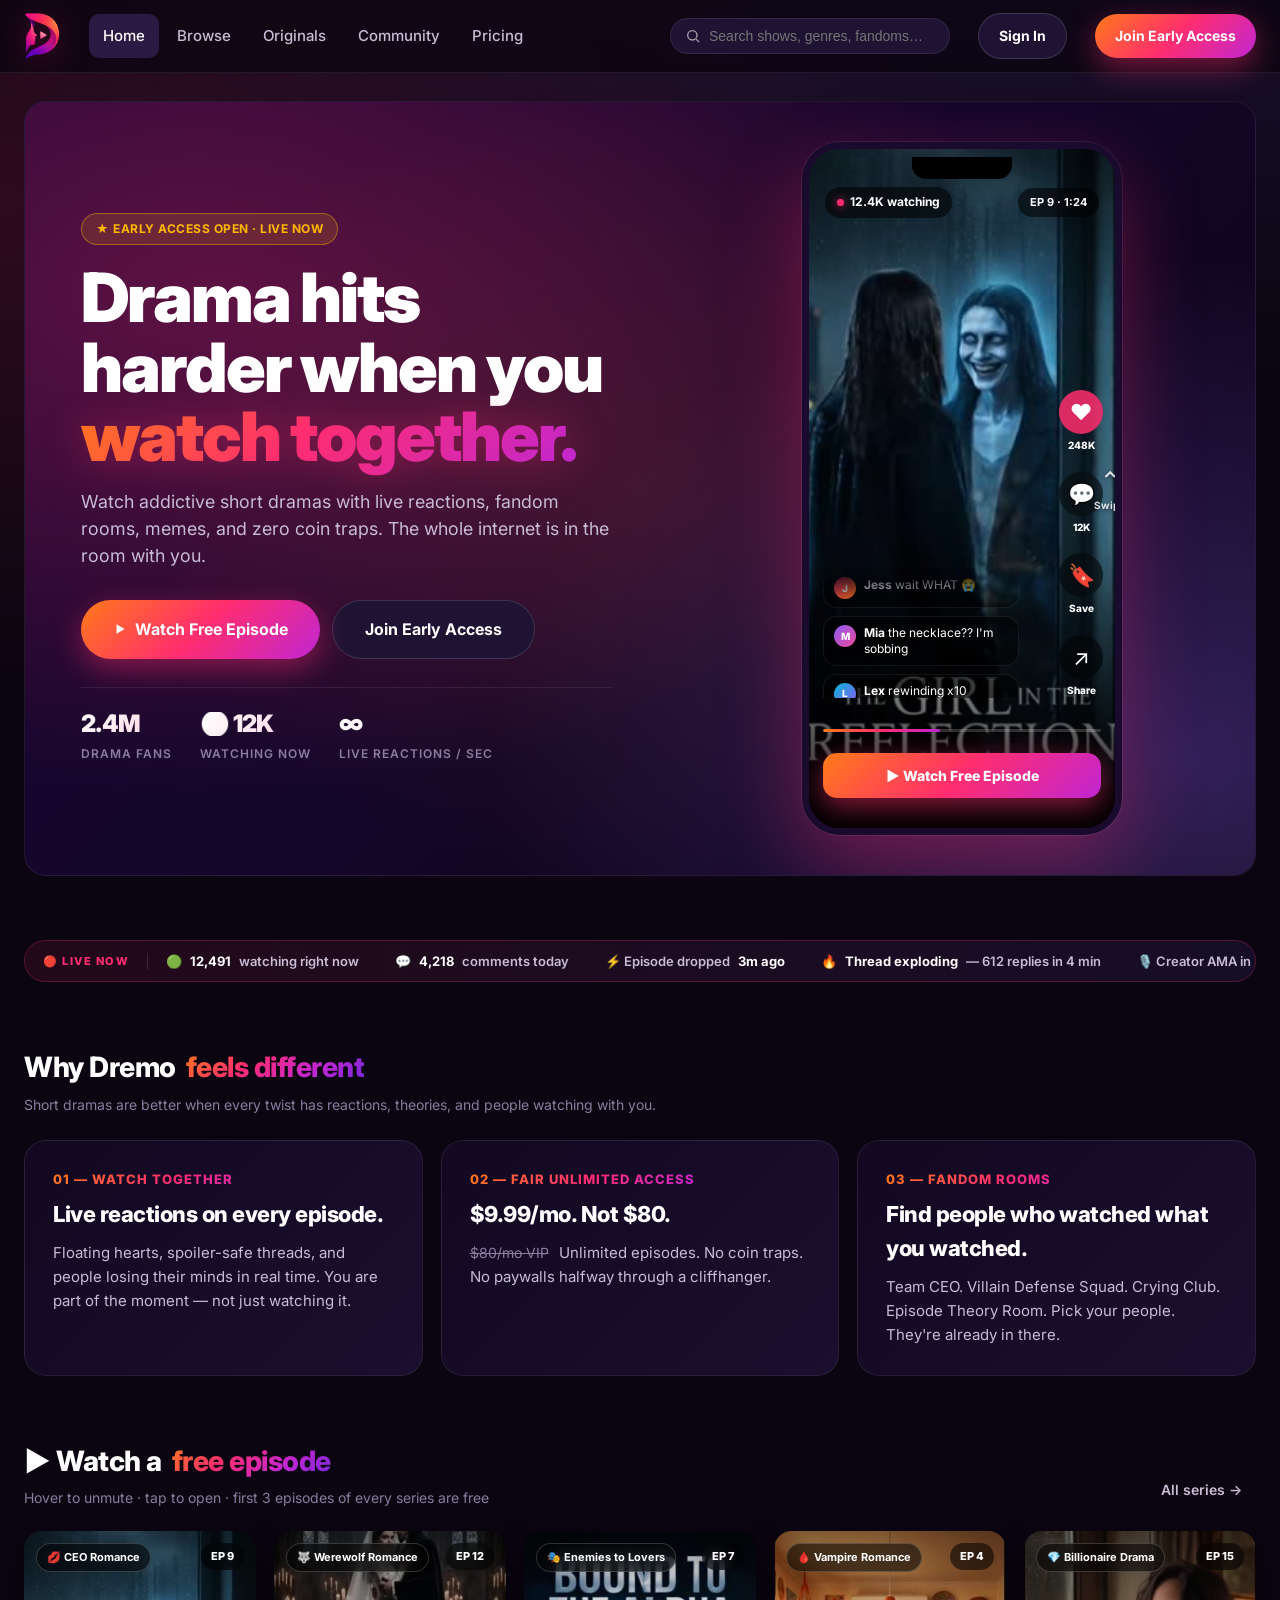
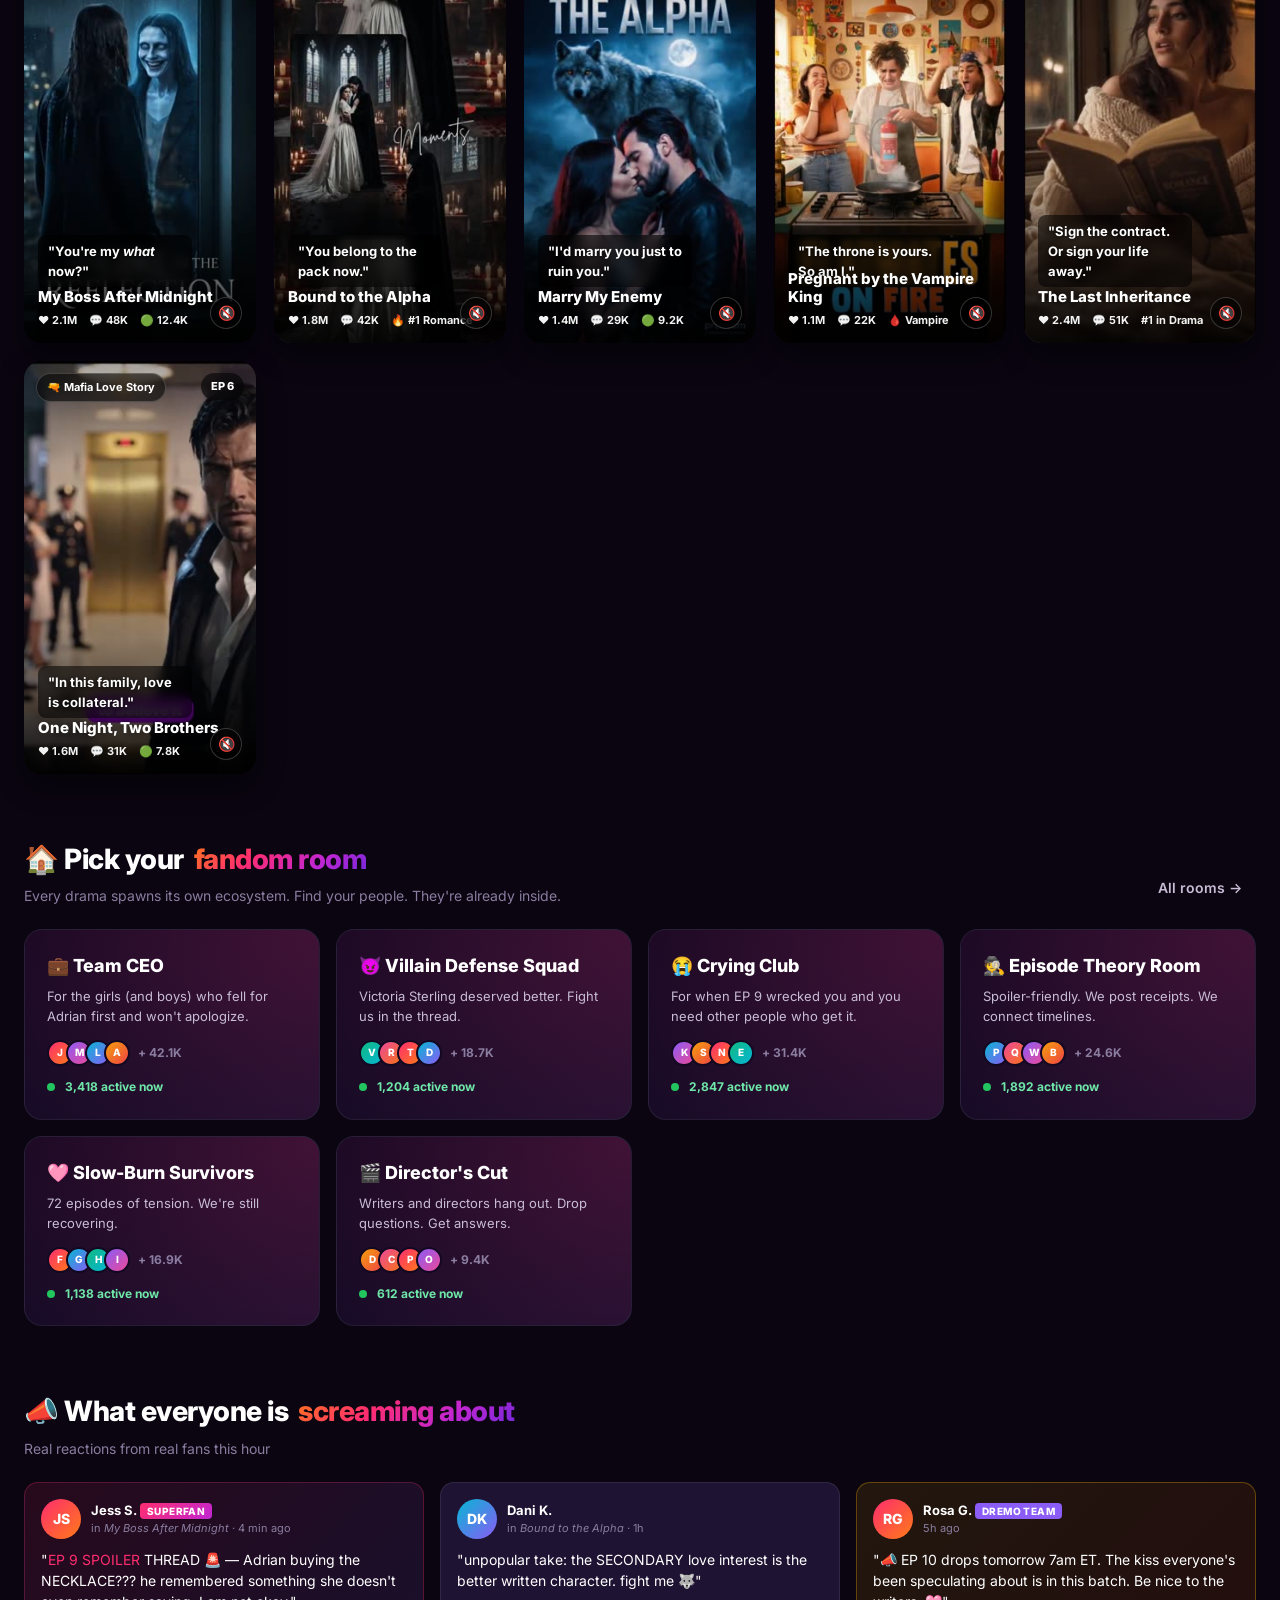
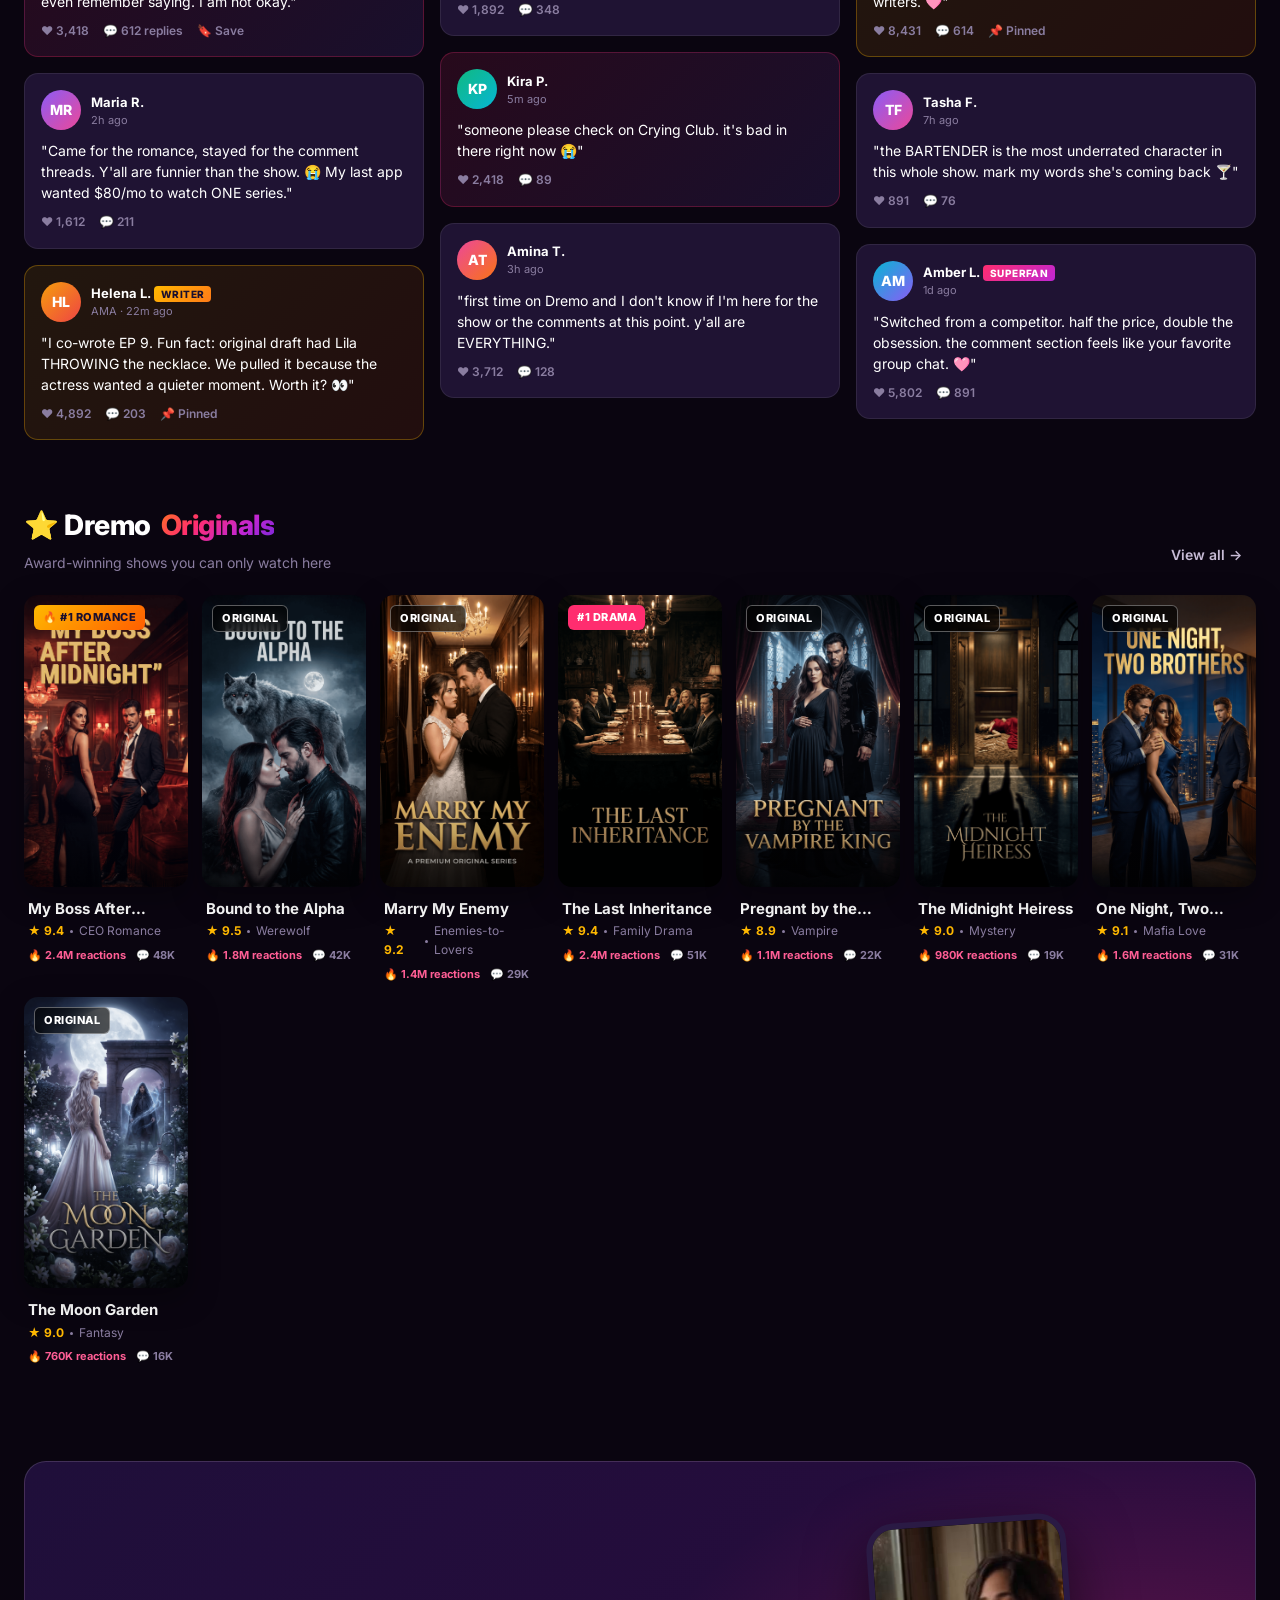
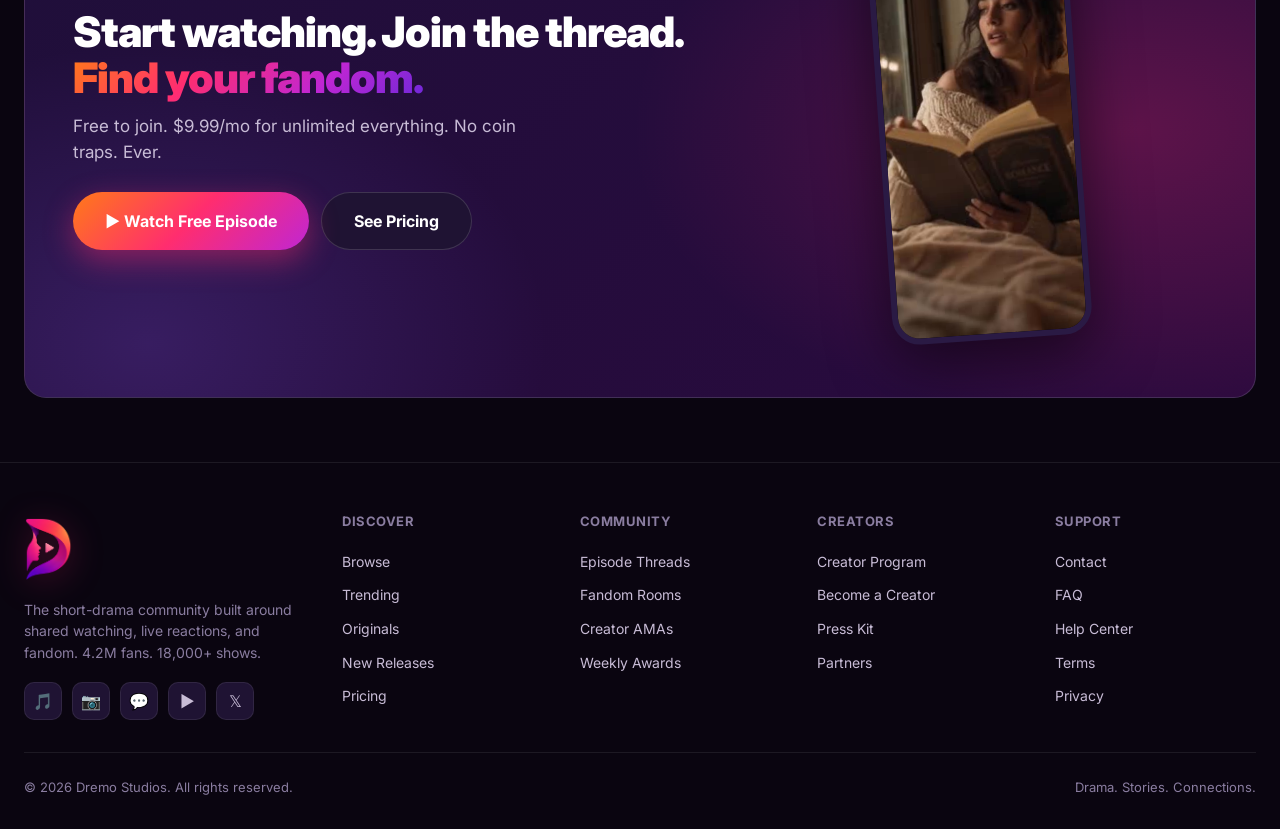
==== commit ec20705f: "Add files via upload" ====
--- a/index.html
+++ b/index.html
@@ -3,8 +3,8 @@
 <head>
 <meta charset="UTF-8" />
 <meta name="viewport" content="width=device-width, initial-scale=1.0" />
-<title>Dremo — Drama. Stories. Connections.</title>
-<meta name="description" content="Watch short dramas like everyone is in the room with you. Binge addictive mini-episodes, react in live episode threads, join fandom rooms, and find people watching the same story at the same moment." />
+<title>Dremo — Drama hits harder when you watch together.</title>
+<meta name="description" content="Watch addictive short dramas with live reactions, fandom rooms, memes, and zero coin traps. 2.4M drama fans. Live reactions every second." />
 <link rel="icon" type="image/png" href="logo.png" />
 <link rel="preconnect" href="https://fonts.googleapis.com">
 <link rel="preconnect" href="https://fonts.gstatic.com" crossorigin>
@@ -23,95 +23,121 @@
       <a href="index.html" class="active">Home</a>
       <a href="browse.html">Browse</a>
       <a href="browse.html#originals">Originals</a>
-      <a href="browse.html#trending">Trending</a>
       <a href="community.html">Community</a>
+      <a href="pricing.html">Pricing</a>
     </nav>
     <div class="search-box">
       <svg width="16" height="16" viewBox="0 0 24 24" fill="none" stroke="currentColor" stroke-width="2"><circle cx="11" cy="11" r="7"/><path d="m21 21-4.3-4.3"/></svg>
       <input type="text" placeholder="Search shows, genres, fandoms…" />
     </div>
     <a href="#signin" class="btn btn-ghost">Sign In</a>
-    <a href="#join" class="btn btn-primary">Join Free</a>
+    <a href="#join" class="btn btn-glow">Join Early Access</a>
   </div>
 </header>
 
 <main class="container">
 
-  <!-- ========== 1. HERO ========== -->
-  <section class="hero">
-    <div class="hero-bg"></div>
-    <div class="hero-content">
-      <span class="hero-badge">★ TRENDING THIS WEEK · 2.4M FANS</span>
-      <h1 class="hero-title">My Boss <em>After Midnight</em></h1>
-      <div class="hero-meta">
-        <span class="rating-stars">★ 9.4</span>
-        <span>·</span>
-        <span>72 Episodes</span>
-        <span>·</span>
-        <span>💬 38.2K comments</span>
-        <span>·</span>
-        <span class="chip live-pill"><span class="live-dot"></span> 38,000 fans watching now</span>
-      </div>
-      <p class="hero-desc">
-        She works the late shift at the rooftop bar where billionaire Adrian Cole drinks alone every Friday — and pretends not to notice her. One reckless night, one misread glance, one impossible offer. By 3 a.m., they have a deal that neither of them can take back.
-      </p>
-      <div class="hero-cta">
-        <a href="watch.html" class="btn btn-primary btn-lg">
+  <!-- ========== HERO ========== -->
+  <section class="hero-v2">
+    <div class="notif-stack left">
+      <div class="notif"><div class="nico">😭</div><div><b>Sarah reacted</b><span class="muted">to EP 9 · 4s ago</span></div></div>
+      <div class="notif"><div class="nico">💬</div><div><b>New theory posted</b><span class="muted">Cake scene thread</span></div></div>
+      <div class="notif"><div class="nico">🔥</div><div><b>Everyone hates the CEO</b><span class="muted">2.1k agreeing</span></div></div>
+    </div>
+
+    <div class="hero-v2-content">
+      <span class="hero-badge">★ EARLY ACCESS OPEN · LIVE NOW</span>
+      <h1 class="hero-v2-title">Drama hits harder when you <em>watch&nbsp;together.</em></h1>
+      <p class="hero-v2-sub">Watch addictive short dramas with live reactions, fandom rooms, memes, and zero coin traps. The whole internet is in the room with you.</p>
+
+      <div class="hero-v2-cta">
+        <a href="watch.html" class="btn btn-glow btn-lg">
           <svg width="14" height="14" viewBox="0 0 24 24" fill="currentColor"><polygon points="6 4 20 12 6 20 6 4"/></svg>
-          Watch Episode 1 — Free
+          Watch Free Episode
         </a>
-        <a href="watch.html#discussion" class="btn btn-ghost btn-lg">
-          💬 Join Live Thread
-        </a>
-      </div>
-    </div>
-    <div class="hero-poster">
-      <div class="poster-frame">
-        <div class="poster" style="background-image:url('posters/my-boss-after-midnight.png')">
-          <span class="poster-badge badge-hot">🔥 #1 Trending</span>
-        </div>
+        <a href="#join" class="btn btn-ghost btn-lg">Join Early Access</a>
+      </div>
+
+      <div class="social-proof-row">
+        <div class="social-proof-stat"><span class="num">2.4M</span><span class="lbl">Drama fans</span></div>
+        <div class="social-proof-stat"><span class="num">🟢 12K</span><span class="lbl">Watching now</span></div>
+        <div class="social-proof-stat"><span class="num">∞</span><span class="lbl">Live reactions / sec</span></div>
+      </div>
+    </div>
+
+    <div class="hero-v2-mockup">
+      <div class="phone-mockup">
+        <video class="phone-video" src="videos/preview-1.mp4" poster="videos/thumbs/preview-1.jpg" autoplay muted loop playsinline></video>
+        <div class="phone-overlay"></div>
+        <div class="phone-top">
+          <span class="phone-watching"><span class="dot"></span> 12.4K watching</span>
+          <span class="phone-ep-pill">EP 9 · 1:24</span>
+        </div>
+
+        <div class="phone-hearts" aria-hidden="true">
+          <span>❤️</span><span>💖</span><span>❤️</span><span>💗</span><span>❤️‍🔥</span>
+        </div>
+
+        <div class="phone-comments">
+          <div class="phone-comments-track">
+            <div class="phone-comment"><div class="phone-comment-avatar pc-1">J</div><div><b>Jess</b> wait WHAT 😭</div></div>
+            <div class="phone-comment"><div class="phone-comment-avatar pc-2">M</div><div><b>Mia</b> the necklace?? I'm sobbing</div></div>
+            <div class="phone-comment"><div class="phone-comment-avatar pc-3">L</div><div><b>Lex</b> rewinding x10</div></div>
+            <div class="phone-comment"><div class="phone-comment-avatar pc-4">A</div><div><b>Aria</b> need a season 2 NOW</div></div>
+            <div class="phone-comment"><div class="phone-comment-avatar pc-5">K</div><div><b>Kai</b> CEO hate club assemble 🔥</div></div>
+            <!-- duplicate for seamless loop -->
+            <div class="phone-comment"><div class="phone-comment-avatar pc-1">J</div><div><b>Jess</b> wait WHAT 😭</div></div>
+            <div class="phone-comment"><div class="phone-comment-avatar pc-2">M</div><div><b>Mia</b> the necklace?? I'm sobbing</div></div>
+            <div class="phone-comment"><div class="phone-comment-avatar pc-3">L</div><div><b>Lex</b> rewinding x10</div></div>
+            <div class="phone-comment"><div class="phone-comment-avatar pc-4">A</div><div><b>Aria</b> need a season 2 NOW</div></div>
+            <div class="phone-comment"><div class="phone-comment-avatar pc-5">K</div><div><b>Kai</b> CEO hate club assemble 🔥</div></div>
+          </div>
+        </div>
+
+        <div class="phone-sidebar">
+          <div class="phone-side-btn"><div class="ico heart-pop">❤️</div><small>248K</small></div>
+          <div class="phone-side-btn"><div class="ico">💬</div><small>12K</small></div>
+          <div class="phone-side-btn"><div class="ico">🔖</div><small>Save</small></div>
+          <div class="phone-side-btn"><div class="ico">↗</div><small>Share</small></div>
+        </div>
+
+        <div class="phone-progress"><div class="phone-progress-bar"></div></div>
+        <div class="phone-cta">▶ Watch Free Episode</div>
+
+        <div class="phone-swipe-hint" aria-hidden="true">
+          <span class="swipe-arrow">⌃</span>
+          <span>Swipe</span>
+        </div>
+      </div>
+
+      <div class="notif-stack right">
+        <div class="notif"><div class="nico">🎙️</div><div><b>Creator AMA in 10 min</b><span class="muted">The Last Inheritance</span></div></div>
+        <div class="notif"><div class="nico">🗳️</div><div><b>Vote closes Friday</b><span class="muted">4 categories open</span></div></div>
+        <div class="notif"><div class="nico">⚡</div><div><b>Thread exploding</b><span class="muted">612 replies in 4 min</span></div></div>
       </div>
     </div>
   </section>
 
-  <!-- ========== 2. LIVE COMMUNITY STRIP ========== -->
-  <section style="margin-top: 32px;">
-    <div class="live-strip">
-      <div class="live-strip-label"><span class="live-dot"></span> LIVE NOW</div>
-      <div class="live-strip-items">
-        <a href="watch.html#discussion" class="live-item">
-          <div class="avatar av-1" style="width:32px;height:32px;font-size:11px;">JS</div>
-          <div>
-            <div class="live-item-title">Jess just commented on EP 9</div>
-            <div class="live-item-sub">My Boss After Midnight · 12s ago</div>
-          </div>
-        </a>
-        <a href="watch.html#discussion" class="live-item">
-          <div class="live-item-icon">💬</div>
-          <div>
-            <div class="live-item-title">612 replies in the cake scene thread</div>
-            <div class="live-item-sub">Trending discussion · 2 min ago</div>
-          </div>
-        </a>
-        <a href="community.html" class="live-item">
-          <div class="live-item-icon">🎙️</div>
-          <div>
-            <div class="live-item-title">Creator AMA starts in 10 minutes</div>
-            <div class="live-item-sub">The Last Inheritance · go live</div>
-          </div>
-        </a>
-        <a href="community.html" class="live-item">
-          <div class="live-item-icon">🗳️</div>
-          <div>
-            <div class="live-item-title">Voting closes Friday</div>
-            <div class="live-item-sub">Weekly Awards · 4 categories open</div>
-          </div>
-        </a>
-      </div>
-    </div>
-  </section>
-
-  <!-- ========== 3. WHY DREMO FEELS DIFFERENT ========== -->
+  <!-- ========== LIVE TICKER ========== -->
+  <div class="ticker-bar">
+    <div class="ticker-track">
+      <span>🟢 <b>12,491</b> watching right now</span>
+      <span>💬 <b>4,218</b> comments today</span>
+      <span>⚡ Episode dropped <b>3m ago</b></span>
+      <span>🔥 <b>Thread exploding</b> — 612 replies in 4 min</span>
+      <span>🎙️ Creator AMA in <b>10 min</b></span>
+      <span>🗳️ Weekly Awards <b>voting closes Friday</b></span>
+      <!-- duplicate for seamless marquee -->
+      <span>🟢 <b>12,491</b> watching right now</span>
+      <span>💬 <b>4,218</b> comments today</span>
+      <span>⚡ Episode dropped <b>3m ago</b></span>
+      <span>🔥 <b>Thread exploding</b> — 612 replies in 4 min</span>
+      <span>🎙️ Creator AMA in <b>10 min</b></span>
+      <span>🗳️ Weekly Awards <b>voting closes Friday</b></span>
+    </div>
+  </div>
+
+  <!-- ========== WHY DREMO FEELS DIFFERENT ========== -->
   <section>
     <div class="section-head">
       <div>
@@ -123,201 +149,317 @@
       <div class="pillar">
         <div class="pillar-num">01 — WATCH TOGETHER</div>
         <h3>Live reactions on every episode.</h3>
-        <p>Every episode has live reactions, spoiler-safe threads, and people reacting in real time. You are not just watching another cliffhanger — you are part of the conversation around it.</p>
+        <p>Floating hearts, spoiler-safe threads, and people losing their minds in real time. You are part of the moment — not just watching it.</p>
       </div>
       <div class="pillar">
         <div class="pillar-num">02 — FAIR UNLIMITED ACCESS</div>
-        <h3>$9.99/month. Not $80.</h3>
-        <p><span class="pillar-strike">$80/mo VIP</span> $9.99/month for unlimited episodes. No confusing coin traps. No surprise paywalls halfway through a binge.</p>
+        <h3>$9.99/mo. Not $80.</h3>
+        <p><span class="pillar-strike">$80/mo VIP</span> Unlimited episodes. No coin traps. No paywalls halfway through a cliffhanger.</p>
       </div>
       <div class="pillar">
-        <div class="pillar-num">03 — FANDOM ROOMS FOR EVERY STORY</div>
+        <div class="pillar-num">03 — FANDOM ROOMS</div>
         <h3>Find people who watched what you watched.</h3>
-        <p>Join dedicated spaces for your favorite shows, trade theories, vote on weekly awards, discover fan edits, and get recommendations from people who already watched what you loved.</p>
+        <p>Team CEO. Villain Defense Squad. Crying Club. Episode Theory Room. Pick your people. They're already in there.</p>
       </div>
     </div>
   </section>
 
-  <!-- ========== 4. TRENDING RIGHT NOW ========== -->
+  <!-- ========== VIDEO SHOWCASE ========== -->
   <section>
     <div class="section-head">
       <div>
-        <h2 class="section-title">🔥 Trending <span class="accent">right now</span></h2>
-        <div class="section-sub">What the community is bingeing — and talking about — this week</div>
-      </div>
-      <a href="browse.html" class="section-link">View all →</a>
-    </div>
-
-    <div class="trending-grid">
-      <a href="series.html" class="trending-card">
-        <span class="trending-num">1</span>
-        <div class="trending-poster"><div class="poster" style="background-image:url('posters/my-boss-after-midnight.png')"></div></div>
-        <div class="trending-info">
-          <div class="trending-name">My Boss After Midnight</div>
-          <div class="trending-tags">Romance · CEO</div>
-          <div class="trending-live"><span class="live-dot"></span> 38.2K talking now</div>
-        </div>
-      </a>
-      <a href="series.html" class="trending-card">
-        <span class="trending-num">2</span>
-        <div class="trending-poster"><div class="poster" style="background-image:url('posters/bound-to-the-alpha.png')"></div></div>
-        <div class="trending-info">
-          <div class="trending-name">Bound to the Alpha</div>
-          <div class="trending-tags">Werewolf · Romance</div>
-          <div class="trending-live"><span class="live-dot"></span> 27.4K talking now</div>
-        </div>
-      </a>
-      <a href="series.html" class="trending-card">
-        <span class="trending-num">3</span>
-        <div class="trending-poster"><div class="poster" style="background-image:url('posters/the-last-inheritance.png')"></div></div>
-        <div class="trending-info">
-          <div class="trending-name">The Last Inheritance</div>
-          <div class="trending-tags">Drama · Family</div>
-          <div class="trending-live"><span class="live-dot"></span> 51.2K talking now</div>
-        </div>
-      </a>
-      <a href="series.html" class="trending-card">
-        <span class="trending-num">4</span>
-        <div class="trending-poster"><div class="poster" style="background-image:url('posters/marry-my-enemy.png')"></div></div>
-        <div class="trending-info">
-          <div class="trending-name">Marry My Enemy</div>
-          <div class="trending-tags">Romance · Marriage</div>
-          <div class="trending-live"><span class="live-dot"></span> 18.9K talking now</div>
-        </div>
-      </a>
-      <a href="series.html" class="trending-card">
-        <span class="trending-num">5</span>
-        <div class="trending-poster"><div class="poster" style="background-image:url('posters/midnight-heiress.png')"></div></div>
-        <div class="trending-info">
-          <div class="trending-name">The Midnight Heiress</div>
-          <div class="trending-tags">Drama · Mystery</div>
-          <div class="trending-live"><span class="live-dot"></span> 14.1K talking now</div>
-        </div>
-      </a>
-      <a href="series.html" class="trending-card">
-        <span class="trending-num">6</span>
-        <div class="trending-poster"><div class="poster" style="background-image:url('posters/pregnant-by-the-vampire-king.png')"></div></div>
-        <div class="trending-info">
-          <div class="trending-name">Pregnant by the Vampire King</div>
-          <div class="trending-tags">Vampire · Fantasy</div>
-          <div class="trending-live"><span class="live-dot"></span> 22.6K talking now</div>
-        </div>
-      </a>
-      <a href="series.html" class="trending-card">
-        <span class="trending-num">7</span>
-        <div class="trending-poster"><div class="poster" style="background-image:url('posters/one-night-two-brothers.png')"></div></div>
-        <div class="trending-info">
-          <div class="trending-name">One Night, Two Brothers</div>
-          <div class="trending-tags">Romance · Drama</div>
-          <div class="trending-live"><span class="live-dot"></span> 31.4K talking now</div>
-        </div>
-      </a>
-      <a href="series.html" class="trending-card">
-        <span class="trending-num">8</span>
-        <div class="trending-poster"><div class="poster" style="background-image:url('posters/the-moon-garden.png')"></div></div>
-        <div class="trending-info">
-          <div class="trending-name">The Moon Garden</div>
-          <div class="trending-tags">Fantasy · Romance</div>
-          <div class="trending-live"><span class="live-dot"></span> 16.3K talking now</div>
-        </div>
-      </a>
+        <h2 class="section-title">▶ Watch a <span class="accent">free episode</span></h2>
+        <div class="section-sub">Hover to unmute · tap to open · first 3 episodes of every series are free</div>
+      </div>
+      <a href="browse.html" class="section-link">All series →</a>
+    </div>
+
+    <div class="video-showcase" id="videoShowcase">
+
+      <a href="watch.html" class="video-card">
+        <video src="videos/preview-1.mp4" poster="videos/thumbs/preview-1.jpg" autoplay muted loop playsinline preload="metadata"></video>
+        <span class="vc-tag">💋 CEO Romance</span>
+        <span class="vc-ep">EP 9</span>
+        <div class="vc-cc">"You're my <em>what</em> now?"</div>
+        <div class="vc-mute" data-mute>🔇</div>
+        <div class="vc-info">
+          <div class="vc-title">My Boss After Midnight</div>
+          <div class="vc-stats">
+            <span>❤️ 2.1M</span>
+            <span>💬 48K</span>
+            <span>🟢 12.4K</span>
+          </div>
+        </div>
+      </a>
+
+      <a href="watch.html" class="video-card">
+        <video src="videos/preview-2.mp4" poster="videos/thumbs/preview-2.jpg" autoplay muted loop playsinline preload="metadata"></video>
+        <span class="vc-tag">🐺 Werewolf Romance</span>
+        <span class="vc-ep">EP 12</span>
+        <div class="vc-cc">"You belong to the pack now."</div>
+        <div class="vc-mute" data-mute>🔇</div>
+        <div class="vc-info">
+          <div class="vc-title">Bound to the Alpha</div>
+          <div class="vc-stats">
+            <span>❤️ 1.8M</span>
+            <span>💬 42K</span>
+            <span>🔥 #1 Romance</span>
+          </div>
+        </div>
+      </a>
+
+      <a href="watch.html" class="video-card">
+        <video src="videos/preview-3.mp4" poster="videos/thumbs/preview-3.jpg" autoplay muted loop playsinline preload="metadata"></video>
+        <span class="vc-tag">🎭 Enemies to Lovers</span>
+        <span class="vc-ep">EP 7</span>
+        <div class="vc-cc">"I'd marry you just to ruin you."</div>
+        <div class="vc-mute" data-mute>🔇</div>
+        <div class="vc-info">
+          <div class="vc-title">Marry My Enemy</div>
+          <div class="vc-stats">
+            <span>❤️ 1.4M</span>
+            <span>💬 29K</span>
+            <span>🟢 9.2K</span>
+          </div>
+        </div>
+      </a>
+
+      <a href="watch.html" class="video-card">
+        <video src="videos/preview-4.mp4" poster="videos/thumbs/preview-4.jpg" autoplay muted loop playsinline preload="metadata"></video>
+        <span class="vc-tag">🩸 Vampire Romance</span>
+        <span class="vc-ep">EP 4</span>
+        <div class="vc-cc">"The throne is yours. So am I."</div>
+        <div class="vc-mute" data-mute>🔇</div>
+        <div class="vc-info">
+          <div class="vc-title">Pregnant by the Vampire King</div>
+          <div class="vc-stats">
+            <span>❤️ 1.1M</span>
+            <span>💬 22K</span>
+            <span>🩸 Vampire</span>
+          </div>
+        </div>
+      </a>
+
+      <a href="watch.html" class="video-card">
+        <video src="videos/preview-5.mp4" poster="videos/thumbs/preview-5.jpg" autoplay muted loop playsinline preload="metadata"></video>
+        <span class="vc-tag">💎 Billionaire Drama</span>
+        <span class="vc-ep">EP 15</span>
+        <div class="vc-cc">"Sign the contract. Or sign your life away."</div>
+        <div class="vc-mute" data-mute>🔇</div>
+        <div class="vc-info">
+          <div class="vc-title">The Last Inheritance</div>
+          <div class="vc-stats">
+            <span>❤️ 2.4M</span>
+            <span>💬 51K</span>
+            <span>#1 in Drama</span>
+          </div>
+        </div>
+      </a>
+
+      <a href="watch.html" class="video-card">
+        <video src="videos/preview-6.mp4" poster="videos/thumbs/preview-6.jpg" autoplay muted loop playsinline preload="metadata"></video>
+        <span class="vc-tag">🔫 Mafia Love Story</span>
+        <span class="vc-ep">EP 6</span>
+        <div class="vc-cc">"In this family, love is collateral."</div>
+        <div class="vc-mute" data-mute>🔇</div>
+        <div class="vc-info">
+          <div class="vc-title">One Night, Two Brothers</div>
+          <div class="vc-stats">
+            <span>❤️ 1.6M</span>
+            <span>💬 31K</span>
+            <span>🟢 7.8K</span>
+          </div>
+        </div>
+      </a>
+
     </div>
   </section>
 
-  <!-- ========== 5. WHAT THE COMMUNITY IS SAYING ========== -->
+  <!-- ========== FANDOM ROOMS PREVIEW ========== -->
   <section>
     <div class="section-head">
       <div>
-        <h2 class="section-title">📣 What the <span class="accent">community</span> is saying</h2>
-        <div class="section-sub">Real reactions from real Dremo fans this week</div>
-      </div>
-    </div>
-    <div class="buzz-row">
-      <div class="buzz-card">
-        <div class="buzz-head">
-          <div class="avatar av-1">JS</div>
-          <div>
-            <div class="buzz-name">Jess S. <span class="comment-flair flair-superfan">SUPERFAN</span></div>
-            <div class="buzz-handle">@jess_in_brooklyn · 2h</div>
-          </div>
-        </div>
-        <p class="buzz-text">"EP 9 of <em>My Boss After Midnight</em> just RUINED me. Adrian buying that necklace?? I'm SOBBING. Anyone else need a group hug?"</p>
-        <div class="buzz-meta"><span>❤️ 2.1k</span><span>💬 348 replies</span></div>
-      </div>
-      <div class="buzz-card">
-        <div class="buzz-head">
-          <div class="avatar av-2">MR</div>
-          <div>
-            <div class="buzz-name">Maria R.</div>
-            <div class="buzz-handle">@mariareads · 5h</div>
-          </div>
-        </div>
-        <p class="buzz-text">"Came for the romance, stayed for the comment threads. Y'all are funnier than the show. Dremo really gets it 😭 — my old app wanted $80/mo to watch ONE series."</p>
-        <div class="buzz-meta"><span>❤️ 1.6k</span><span>💬 211 replies</span></div>
-      </div>
-      <div class="buzz-card">
-        <div class="buzz-head">
-          <div class="avatar av-3">DK</div>
-          <div>
-            <div class="buzz-name">Dani K.</div>
-            <div class="buzz-handle">@danitalksdrama · 8h</div>
-          </div>
-        </div>
-        <p class="buzz-text">"Dremo Originals are >>> the licensed stuff. <em>The Last Inheritance</em> EP 47 had me yelling at my phone. Need a season 2 immediately."</p>
-        <div class="buzz-meta"><span>❤️ 4.2k</span><span>💬 612 replies</span></div>
-      </div>
-      <div class="buzz-card">
-        <div class="buzz-head">
-          <div class="avatar av-4">AL</div>
-          <div>
-            <div class="buzz-name">Amber L. <span class="comment-flair flair-superfan">SUPERFAN</span></div>
-            <div class="buzz-handle">@amber_lou · 1d</div>
-          </div>
-        </div>
-        <p class="buzz-text">"Switched from a competitor and never looking back. Same vibes, half the price, and the comment section feels like your favorite group chat. 🩷"</p>
-        <div class="buzz-meta"><span>❤️ 5.8k</span><span>💬 891 replies</span></div>
+        <h2 class="section-title">🏠 Pick your <span class="accent">fandom room</span></h2>
+        <div class="section-sub">Every drama spawns its own ecosystem. Find your people. They're already inside.</div>
+      </div>
+      <a href="community.html" class="section-link">All rooms →</a>
+    </div>
+
+    <div class="fandom-grid">
+      <div class="fandom-room">
+        <h4>💼 Team CEO</h4>
+        <p>For the girls (and boys) who fell for Adrian first and won't apologize.</p>
+        <div class="fandom-room-avatars">
+          <div class="avatar av-mini av-1">J</div>
+          <div class="avatar av-mini av-2">M</div>
+          <div class="avatar av-mini av-3">L</div>
+          <div class="avatar av-mini av-4">A</div>
+          <span class="fandom-room-count">+ 42.1K</span>
+        </div>
+        <div class="fandom-room-live"><span class="live-dot"></span> 3,418 active now</div>
+      </div>
+
+      <div class="fandom-room">
+        <h4>😈 Villain Defense Squad</h4>
+        <p>Victoria Sterling deserved better. Fight us in the thread.</p>
+        <div class="fandom-room-avatars">
+          <div class="avatar av-mini av-5">V</div>
+          <div class="avatar av-mini av-6">R</div>
+          <div class="avatar av-mini av-1">T</div>
+          <div class="avatar av-mini av-3">D</div>
+          <span class="fandom-room-count">+ 18.7K</span>
+        </div>
+        <div class="fandom-room-live"><span class="live-dot"></span> 1,204 active now</div>
+      </div>
+
+      <div class="fandom-room">
+        <h4>😭 Crying Club</h4>
+        <p>For when EP 9 wrecked you and you need other people who get it.</p>
+        <div class="fandom-room-avatars">
+          <div class="avatar av-mini av-2">K</div>
+          <div class="avatar av-mini av-4">S</div>
+          <div class="avatar av-mini av-1">N</div>
+          <div class="avatar av-mini av-5">E</div>
+          <span class="fandom-room-count">+ 31.4K</span>
+        </div>
+        <div class="fandom-room-live"><span class="live-dot"></span> 2,847 active now</div>
+      </div>
+
+      <div class="fandom-room">
+        <h4>🕵️ Episode Theory Room</h4>
+        <p>Spoiler-friendly. We post receipts. We connect timelines.</p>
+        <div class="fandom-room-avatars">
+          <div class="avatar av-mini av-3">P</div>
+          <div class="avatar av-mini av-6">Q</div>
+          <div class="avatar av-mini av-2">W</div>
+          <div class="avatar av-mini av-4">B</div>
+          <span class="fandom-room-count">+ 24.6K</span>
+        </div>
+        <div class="fandom-room-live"><span class="live-dot"></span> 1,892 active now</div>
+      </div>
+
+      <div class="fandom-room">
+        <h4>🩷 Slow-Burn Survivors</h4>
+        <p>72 episodes of tension. We're still recovering.</p>
+        <div class="fandom-room-avatars">
+          <div class="avatar av-mini av-1">F</div>
+          <div class="avatar av-mini av-3">G</div>
+          <div class="avatar av-mini av-5">H</div>
+          <div class="avatar av-mini av-2">I</div>
+          <span class="fandom-room-count">+ 16.9K</span>
+        </div>
+        <div class="fandom-room-live"><span class="live-dot"></span> 1,138 active now</div>
+      </div>
+
+      <div class="fandom-room">
+        <h4>🎬 Director's Cut</h4>
+        <p>Writers and directors hang out. Drop questions. Get answers.</p>
+        <div class="fandom-room-avatars">
+          <div class="avatar av-mini av-4">D</div>
+          <div class="avatar av-mini av-6">C</div>
+          <div class="avatar av-mini av-1">P</div>
+          <div class="avatar av-mini av-2">O</div>
+          <span class="fandom-room-count">+ 9.4K</span>
+        </div>
+        <div class="fandom-room-live"><span class="live-dot"></span> 612 active now</div>
       </div>
     </div>
   </section>
 
-  <!-- ========== 6. JOIN THE CONVERSATION ========== -->
-  <section class="community-section">
+  <!-- ========== COMMUNITY REACTIONS (TikTok-style) ========== -->
+  <section>
     <div class="section-head">
       <div>
-        <h2 class="section-title">💬 Join the <span class="accent">conversation</span></h2>
-        <div class="section-sub">Dremo isn't a streaming service. It's a 4.2M-strong fandom.</div>
-      </div>
-      <a href="community.html" class="section-link">Open Community →</a>
-    </div>
-    <div class="community-grid">
-      <a href="community.html" class="community-card">
-        <div class="community-card-icon">💬</div>
-        <h3>Episode Threads</h3>
-        <p>Live reactions on every episode. React, theorize, post memes, and follow the exact moment everyone loses their mind.</p>
-        <div class="community-meta">🟢 38,247 active right now</div>
-      </a>
-      <a href="community.html" class="community-card">
-        <div class="community-card-icon">👯</div>
-        <h3>Fandom Rooms</h3>
-        <p>Dedicated spaces for every show. Find your people, share fan edits, get spoiler-free recommendations, and keep the story alive between episodes.</p>
-        <div class="community-meta">🩷 1,420 active fandoms</div>
-      </a>
-      <a href="community.html" class="community-card">
-        <div class="community-card-icon">🎙️</div>
-        <h3>Creator AMAs</h3>
-        <p>Writers, directors, and stars drop in to chat. Ask anything, get behind-the-scenes scoop, vote on what comes next.</p>
-        <div class="community-meta">⭐ 12 AMAs this week</div>
-      </a>
-      <a href="community.html" class="community-card">
-        <div class="community-card-icon">🏆</div>
-        <h3>Weekly Awards</h3>
-        <p>The community votes on Best Slow Burn, Best Plot Twist, Best Villain You Love to Hate. Winners get featured.</p>
-        <div class="community-meta">🗳️ Voting closes Friday</div>
-      </a>
+        <h2 class="section-title">📣 What everyone is <span class="accent">screaming about</span></h2>
+        <div class="section-sub">Real reactions from real fans this hour</div>
+      </div>
+    </div>
+
+    <div class="reactions-masonry">
+      <div class="reaction-card meme">
+        <div class="reaction-head">
+          <div class="avatar av-1">JS</div>
+          <div><div class="name">Jess S. <span class="comment-flair flair-superfan">SUPERFAN</span></div><div class="when">in <em>My Boss After Midnight</em> · 4 min ago</div></div>
+        </div>
+        <div class="reaction-text">"<em>EP 9 SPOILER</em> THREAD 🚨 — Adrian buying the NECKLACE??? he remembered something she doesn't even remember saying. I am not okay."</div>
+        <div class="reaction-meta"><span>❤️ 3,418</span><span>💬 612 replies</span><span>🔖 Save</span></div>
+      </div>
+
+      <div class="reaction-card">
+        <div class="reaction-head">
+          <div class="avatar av-2">MR</div>
+          <div><div class="name">Maria R.</div><div class="when">2h ago</div></div>
+        </div>
+        <div class="reaction-text">"Came for the romance, stayed for the comment threads. Y'all are funnier than the show. 😭 My last app wanted $80/mo to watch ONE series."</div>
+        <div class="reaction-meta"><span>❤️ 1,612</span><span>💬 211</span></div>
+      </div>
+
+      <div class="reaction-card spicy">
+        <div class="reaction-head">
+          <div class="avatar av-4">HL</div>
+          <div><div class="name">Helena L. <span class="comment-flair flair-creator">WRITER</span></div><div class="when">AMA · 22m ago</div></div>
+        </div>
+        <div class="reaction-text">"I co-wrote EP 9. Fun fact: original draft had Lila THROWING the necklace. We pulled it because the actress wanted a quieter moment. Worth it? 👀"</div>
+        <div class="reaction-meta"><span>❤️ 4,892</span><span>💬 203</span><span>📌 Pinned</span></div>
+      </div>
+
+      <div class="reaction-card">
+        <div class="reaction-head">
+          <div class="avatar av-3">DK</div>
+          <div><div class="name">Dani K.</div><div class="when">in <em>Bound to the Alpha</em> · 1h</div></div>
+        </div>
+        <div class="reaction-text">"unpopular take: the SECONDARY love interest is the better written character. fight me 🐺"</div>
+        <div class="reaction-meta"><span>❤️ 1,892</span><span>💬 348</span></div>
+      </div>
+
+      <div class="reaction-card meme">
+        <div class="reaction-head">
+          <div class="avatar av-5">KP</div>
+          <div><div class="name">Kira P.</div><div class="when">5m ago</div></div>
+        </div>
+        <div class="reaction-text">"someone please check on Crying Club. it's bad in there right now 😭"</div>
+        <div class="reaction-meta"><span>❤️ 2,418</span><span>💬 89</span></div>
+      </div>
+
+      <div class="reaction-card">
+        <div class="reaction-head">
+          <div class="avatar av-6">AT</div>
+          <div><div class="name">Amina T.</div><div class="when">3h ago</div></div>
+        </div>
+        <div class="reaction-text">"first time on Dremo and I don't know if I'm here for the show or the comments at this point. y'all are EVERYTHING."</div>
+        <div class="reaction-meta"><span>❤️ 3,712</span><span>💬 128</span></div>
+      </div>
+
+      <div class="reaction-card spicy">
+        <div class="reaction-head">
+          <div class="avatar av-1">RG</div>
+          <div><div class="name">Rosa G. <span class="comment-flair flair-team">DREMO TEAM</span></div><div class="when">5h ago</div></div>
+        </div>
+        <div class="reaction-text">"📣 EP 10 drops tomorrow 7am ET. The kiss everyone's been speculating about is in this batch. Be nice to the writers. 🩷"</div>
+        <div class="reaction-meta"><span>❤️ 8,431</span><span>💬 614</span><span>📌 Pinned</span></div>
+      </div>
+
+      <div class="reaction-card">
+        <div class="reaction-head">
+          <div class="avatar av-2">TF</div>
+          <div><div class="name">Tasha F.</div><div class="when">7h ago</div></div>
+        </div>
+        <div class="reaction-text">"the BARTENDER is the most underrated character in this whole show. mark my words she's coming back 🍸"</div>
+        <div class="reaction-meta"><span>❤️ 891</span><span>💬 76</span></div>
+      </div>
+
+      <div class="reaction-card">
+        <div class="reaction-head">
+          <div class="avatar av-3">AM</div>
+          <div><div class="name">Amber L. <span class="comment-flair flair-superfan">SUPERFAN</span></div><div class="when">1d ago</div></div>
+        </div>
+        <div class="reaction-text">"Switched from a competitor. half the price, double the obsession. the comment section feels like your favorite group chat. 🩷"</div>
+        <div class="reaction-meta"><span>❤️ 5,802</span><span>💬 891</span></div>
+      </div>
     </div>
   </section>
 
-  <!-- ========== 7. DREMO ORIGINALS ========== -->
+  <!-- ========== DRAMA SHOWCASE (vertical posters with stats) ========== -->
   <section id="originals">
     <div class="section-head">
       <div>
@@ -329,61 +471,61 @@
 
     <div class="poster-grid compact">
       <a href="series.html" class="show-card">
+        <div class="poster-frame"><div class="poster" style="background-image:url('posters/my-boss-after-midnight.png')"><span class="poster-badge badge-hot">🔥 #1 ROMANCE</span></div></div>
+        <div class="show-meta"><div class="show-name">My Boss After Midnight</div><div class="show-tags"><span class="show-rating">★ 9.4</span><span class="dot"></span><span>CEO Romance</span></div>
+        <div class="eng-row"><span class="eng-hot">🔥 2.4M reactions</span><span>💬 48K</span></div></div>
+      </a>
+      <a href="series.html" class="show-card">
         <div class="poster-frame"><div class="poster" style="background-image:url('posters/bound-to-the-alpha.png')"><span class="poster-badge badge-original">ORIGINAL</span></div></div>
-        <div class="show-meta"><div class="show-name">Bound to the Alpha</div><div class="show-tags"><span class="show-rating">★ 9.5</span><span class="dot"></span><span>Werewolf</span></div></div>
+        <div class="show-meta"><div class="show-name">Bound to the Alpha</div><div class="show-tags"><span class="show-rating">★ 9.5</span><span class="dot"></span><span>Werewolf</span></div>
+        <div class="eng-row"><span class="eng-hot">🔥 1.8M reactions</span><span>💬 42K</span></div></div>
       </a>
       <a href="series.html" class="show-card">
         <div class="poster-frame"><div class="poster" style="background-image:url('posters/marry-my-enemy.png')"><span class="poster-badge badge-original">ORIGINAL</span></div></div>
-        <div class="show-meta"><div class="show-name">Marry My Enemy</div><div class="show-tags"><span class="show-rating">★ 9.2</span><span class="dot"></span><span>Romance</span></div></div>
-      </a>
-      <a href="series.html" class="show-card">
-        <div class="poster-frame"><div class="poster" style="background-image:url('posters/the-last-inheritance.png')"><span class="poster-badge badge-original">ORIGINAL</span></div></div>
-        <div class="show-meta"><div class="show-name">The Last Inheritance</div><div class="show-tags"><span class="show-rating">★ 9.4</span><span class="dot"></span><span>Drama</span></div></div>
+        <div class="show-meta"><div class="show-name">Marry My Enemy</div><div class="show-tags"><span class="show-rating">★ 9.2</span><span class="dot"></span><span>Enemies-to-Lovers</span></div>
+        <div class="eng-row"><span class="eng-hot">🔥 1.4M reactions</span><span>💬 29K</span></div></div>
+      </a>
+      <a href="series.html" class="show-card">
+        <div class="poster-frame"><div class="poster" style="background-image:url('posters/the-last-inheritance.png')"><span class="poster-badge badge-top">#1 DRAMA</span></div></div>
+        <div class="show-meta"><div class="show-name">The Last Inheritance</div><div class="show-tags"><span class="show-rating">★ 9.4</span><span class="dot"></span><span>Family Drama</span></div>
+        <div class="eng-row"><span class="eng-hot">🔥 2.4M reactions</span><span>💬 51K</span></div></div>
       </a>
       <a href="series.html" class="show-card">
         <div class="poster-frame"><div class="poster" style="background-image:url('posters/pregnant-by-the-vampire-king.png')"><span class="poster-badge badge-original">ORIGINAL</span></div></div>
-        <div class="show-meta"><div class="show-name">Pregnant by the Vampire King</div><div class="show-tags"><span class="show-rating">★ 8.9</span><span class="dot"></span><span>Vampire</span></div></div>
+        <div class="show-meta"><div class="show-name">Pregnant by the Vampire King</div><div class="show-tags"><span class="show-rating">★ 8.9</span><span class="dot"></span><span>Vampire</span></div>
+        <div class="eng-row"><span class="eng-hot">🔥 1.1M reactions</span><span>💬 22K</span></div></div>
       </a>
       <a href="series.html" class="show-card">
         <div class="poster-frame"><div class="poster" style="background-image:url('posters/midnight-heiress.png')"><span class="poster-badge badge-original">ORIGINAL</span></div></div>
-        <div class="show-meta"><div class="show-name">The Midnight Heiress</div><div class="show-tags"><span class="show-rating">★ 9.0</span><span class="dot"></span><span>Mystery</span></div></div>
-      </a>
-      <a href="series.html" class="show-card">
-        <div class="poster-frame"><div class="poster" style="background-image:url('posters/static-at-3am.png')"><span class="poster-badge badge-original">ORIGINAL</span></div></div>
-        <div class="show-meta"><div class="show-name">Static at 3AM</div><div class="show-tags"><span class="show-rating">★ 8.8</span><span class="dot"></span><span>Thriller</span></div></div>
+        <div class="show-meta"><div class="show-name">The Midnight Heiress</div><div class="show-tags"><span class="show-rating">★ 9.0</span><span class="dot"></span><span>Mystery</span></div>
+        <div class="eng-row"><span class="eng-hot">🔥 980K reactions</span><span>💬 19K</span></div></div>
+      </a>
+      <a href="series.html" class="show-card">
+        <div class="poster-frame"><div class="poster" style="background-image:url('posters/one-night-two-brothers.png')"><span class="poster-badge badge-original">ORIGINAL</span></div></div>
+        <div class="show-meta"><div class="show-name">One Night, Two Brothers</div><div class="show-tags"><span class="show-rating">★ 9.1</span><span class="dot"></span><span>Mafia Love</span></div>
+        <div class="eng-row"><span class="eng-hot">🔥 1.6M reactions</span><span>💬 31K</span></div></div>
       </a>
       <a href="series.html" class="show-card">
         <div class="poster-frame"><div class="poster" style="background-image:url('posters/the-moon-garden.png')"><span class="poster-badge badge-original">ORIGINAL</span></div></div>
-        <div class="show-meta"><div class="show-name">The Moon Garden</div><div class="show-tags"><span class="show-rating">★ 9.0</span><span class="dot"></span><span>Fantasy</span></div></div>
-      </a>
-      <a href="series.html" class="show-card">
-        <div class="poster-frame"><div class="poster" style="background-image:url('posters/one-night-two-brothers.png')"><span class="poster-badge badge-original">ORIGINAL</span></div></div>
-        <div class="show-meta"><div class="show-name">One Night, Two Brothers</div><div class="show-tags"><span class="show-rating">★ 9.1</span><span class="dot"></span><span>Romance</span></div></div>
+        <div class="show-meta"><div class="show-name">The Moon Garden</div><div class="show-tags"><span class="show-rating">★ 9.0</span><span class="dot"></span><span>Fantasy</span></div>
+        <div class="eng-row"><span class="eng-hot">🔥 760K reactions</span><span>💬 16K</span></div></div>
       </a>
     </div>
   </section>
 
-  <!-- ========== 8. APP CTA / FINAL ========== -->
+  <!-- ========== FINAL CTA ========== -->
   <section class="app-cta">
     <div class="app-cta-content">
       <h2>Start watching. Join the thread. <em style="font-style:normal;background:var(--grad-hero);-webkit-background-clip:text;background-clip:text;color:transparent;">Find your fandom.</em></h2>
-      <p>Take Dremo everywhere. Watch offline, get notified the moment a new episode drops, and never miss a live thread your fandom is in. Free to join. $9.99/mo for unlimited everything. No coin traps. Ever.</p>
+      <p>Free to join. $9.99/mo for unlimited everything. No coin traps. Ever.</p>
       <div class="store-buttons">
-        <a href="#coming-soon" class="store-btn" data-coming-soon>
-          <svg width="22" height="22" viewBox="0 0 24 24" fill="currentColor"><path d="M17.05 20.28c-.98.95-2.05.8-3.08.35-1.09-.46-2.09-.48-3.24 0-1.44.62-2.2.44-3.06-.35C2.79 15.25 3.51 7.59 9.05 7.31c1.35.07 2.29.74 3.08.8 1.18-.24 2.31-.93 3.57-.84 1.51.12 2.65.72 3.4 1.8-3.12 1.87-2.38 5.98.48 7.13-.57 1.5-1.31 2.99-2.54 4.09l.01-.01zM12.03 7.25c-.15-2.23 1.66-4.07 3.74-4.25.29 2.58-2.34 4.5-3.74 4.25z"/></svg>
-          <span><small>Coming soon to</small> App Store</span>
-        </a>
-        <a href="#coming-soon" class="store-btn" data-coming-soon>
-          <svg width="22" height="22" viewBox="0 0 24 24" fill="currentColor"><path d="M3 20.5V3.5c0-.59.34-1.11.84-1.35L13.69 12 3.84 21.85c-.5-.25-.84-.76-.84-1.35zm10.81-7.79l2.81 2.81-12.39 7.06 9.58-9.87zm5.91-4.04c.36.27.6.71.6 1.18 0 .47-.23.91-.59 1.18l-2.7 1.55-3.18-3.18 3.19-3.19 2.68 1.46zM5.65 2.13l12.39 7.06-2.81 2.81-9.58-9.87z"/></svg>
-          <span><small>Coming soon to</small> Google Play</span>
-        </a>
+        <a href="watch.html" class="btn btn-glow btn-lg">▶ Watch Free Episode</a>
+        <a href="pricing.html" class="btn btn-ghost btn-lg">See Pricing</a>
       </div>
     </div>
     <div class="app-cta-phones">
       <div class="phone">
-        <div class="poster" style="background-image:url('posters/my-boss-after-midnight.png')">
-          <span class="poster-badge badge-hot">🔥 HOT</span>
-        </div>
+        <video class="phone-video" src="videos/preview-5.mp4" poster="videos/thumbs/preview-5.jpg" autoplay muted loop playsinline></video>
       </div>
     </div>
   </section>
@@ -393,12 +535,19 @@
 <!-- ========== FOOTER ========== -->
 <footer>
   <div class="container">
-    <div class="footer-grid">
+    <div class="footer-grid-v2">
       <div class="footer-col footer-brand">
         <a href="index.html" class="logo">
-          <img src="logo.png" alt="Dremo — Drama. Stories. Connections." class="logo-img"/>
+          <img src="logo.png" alt="Dremo" class="logo-img"/>
         </a>
-        <p>The short-drama community built around shared watching, live reactions, and fandom. 4.2M fans. 18,000+ shows. Fair pricing. No coin traps.</p>
+        <p>The short-drama community built around shared watching, live reactions, and fandom. 4.2M fans. 18,000+ shows.</p>
+        <div class="social-row">
+          <a href="#tiktok" title="TikTok">🎵</a>
+          <a href="#instagram" title="Instagram">📷</a>
+          <a href="#discord" title="Discord">💬</a>
+          <a href="#youtube" title="YouTube">▶️</a>
+          <a href="#x" title="X / Twitter">𝕏</a>
+        </div>
       </div>
       <div class="footer-col">
         <h4>Discover</h4>
@@ -406,20 +555,27 @@
         <a href="browse.html#trending">Trending</a>
         <a href="browse.html#originals">Originals</a>
         <a href="browse.html#new">New Releases</a>
-        <a href="browse.html#charts">Top Charts</a>
+        <a href="pricing.html">Pricing</a>
       </div>
       <div class="footer-col">
         <h4>Community</h4>
-        <a href="community.html">Episode Threads</a>
+        <a href="community.html#threads">Episode Threads</a>
         <a href="community.html#fandoms">Fandom Rooms</a>
         <a href="community.html#amas">Creator AMAs</a>
         <a href="community.html#awards">Weekly Awards</a>
       </div>
       <div class="footer-col">
+        <h4>Creators</h4>
+        <a href="#creator-program">Creator Program</a>
+        <a href="#become-a-creator">Become a Creator</a>
+        <a href="#press-kit">Press Kit</a>
+        <a href="#partners">Partners</a>
+      </div>
+      <div class="footer-col">
         <h4>Support</h4>
+        <a href="#contact">Contact</a>
+        <a href="#faq">FAQ</a>
         <a href="#help">Help Center</a>
-        <a href="#pricing">Pricing</a>
-        <a href="#subscriptions">Subscriptions</a>
         <a href="#terms">Terms</a>
         <a href="#privacy">Privacy</a>
       </div>
@@ -432,18 +588,50 @@
 </footer>
 
 <script>
-  // App-store buttons → "Coming soon" toast
-  document.querySelectorAll('[data-coming-soon]').forEach(el => {
-    el.addEventListener('click', e => {
-      e.preventDefault();
-      const t = document.createElement('div');
-      t.className = 'toast';
-      t.textContent = '📱 The Dremo app is coming soon — drop your email to get notified!';
-      document.body.appendChild(t);
-      requestAnimationFrame(() => t.classList.add('show'));
-      setTimeout(() => { t.classList.remove('show'); setTimeout(() => t.remove(), 300); }, 2400);
+  // Hover-to-unmute on desktop video cards
+  document.querySelectorAll('.video-card').forEach(card => {
+    const v = card.querySelector('video');
+    const muteBtn = card.querySelector('[data-mute]');
+    if (!v) return;
+    card.addEventListener('mouseenter', () => {
+      if (window.matchMedia('(hover: hover)').matches) {
+        v.muted = false; v.play().catch(()=>{});
+        if (muteBtn) muteBtn.textContent = '🔊';
+      }
     });
+    card.addEventListener('mouseleave', () => {
+      v.muted = true;
+      if (muteBtn) muteBtn.textContent = '🔇';
+    });
+    if (muteBtn) {
+      muteBtn.addEventListener('click', e => {
+        e.preventDefault();
+        v.muted = !v.muted;
+        muteBtn.textContent = v.muted ? '🔇' : '🔊';
+        if (!v.muted) v.play().catch(()=>{});
+      });
+    }
   });
+
+  // Lazy-pause videos that scroll out of view (perf)
+  if ('IntersectionObserver' in window) {
+    const io = new IntersectionObserver(entries => {
+      entries.forEach(e => {
+        const v = e.target.querySelector('video') || e.target;
+        if (!v.tagName || v.tagName !== 'VIDEO') return;
+        if (e.isIntersecting) v.play().catch(()=>{});
+        else v.pause();
+      });
+    }, { threshold: 0.25 });
+    document.querySelectorAll('.video-card, .phone-mockup').forEach(el => io.observe(el));
+  }
+
+  // Live counter increment for the ticker numbers
+  let watching = 12491;
+  setInterval(() => {
+    watching += Math.floor(Math.random() * 7) - 2;
+    document.querySelectorAll('[data-watching]').forEach(el => el.textContent = watching.toLocaleString());
+  }, 3000);
 </script>
 
 </body>
--- a/styles.css
+++ b/styles.css
@@ -1161,6 +1161,823 @@
   border-top: 1px solid var(--line);
   padding-top: 10px;
 }
+
+/* =================== CINEMATIC HERO 2.0 =================== */
+.hero-v2 {
+  position: relative;
+  margin-top: 28px;
+  border-radius: var(--radius-lg);
+  overflow: hidden;
+  min-height: 640px;
+  isolation: isolate;
+  display: grid;
+  grid-template-columns: 1.1fr 1fr;
+  gap: 0;
+  background: linear-gradient(135deg, #1a0533 0%, #14062a 50%, #0a0510 100%);
+  border: 1px solid var(--line);
+}
+.hero-v2::before {
+  content:'';
+  position: absolute; inset: 0; z-index: 0;
+  background:
+    radial-gradient(800px 500px at 15% 25%, rgba(255, 45, 111, 0.30), transparent),
+    radial-gradient(700px 500px at 95% 85%, rgba(139, 92, 246, 0.30), transparent),
+    radial-gradient(500px 400px at 50% 50%, rgba(255, 122, 24, 0.10), transparent);
+  animation: bgDrift 18s ease-in-out infinite alternate;
+}
+@keyframes bgDrift {
+  0%   { transform: scale(1) translate(0,0); }
+  100% { transform: scale(1.08) translate(-2%, 1%); }
+}
+.hero-v2-content {
+  position: relative; z-index: 2;
+  padding: 60px 56px;
+  display: flex; flex-direction: column; justify-content: center;
+}
+.hero-v2-title {
+  font-size: clamp(40px, 5.4vw, 68px);
+  font-weight: 900;
+  line-height: 1.02;
+  letter-spacing: -2px;
+  margin-bottom: 18px;
+}
+.hero-v2-title em {
+  font-style: normal;
+  background: linear-gradient(135deg, #ff7a18 0%, #ff2d6f 45%, #c026d3 100%);
+  -webkit-background-clip: text;
+  background-clip: text;
+  color: transparent;
+  filter: drop-shadow(0 0 20px rgba(255, 45, 111, 0.4));
+}
+.hero-v2-sub {
+  font-size: clamp(16px, 1.4vw, 19px);
+  color: var(--text-2);
+  max-width: 540px;
+  margin-bottom: 30px;
+  line-height: 1.5;
+}
+.hero-v2-cta { display: flex; gap: 12px; flex-wrap: wrap; margin-bottom: 28px; }
+.btn-glow {
+  position: relative;
+  background: linear-gradient(135deg, #ff7a18 0%, #ff2d6f 50%, #c026d3 100%);
+  color: white;
+  box-shadow:
+    0 10px 30px rgba(255, 45, 111, 0.45),
+    0 0 0 0 rgba(255, 45, 111, 0.6);
+  animation: btnGlow 2.2s ease-in-out infinite;
+}
+.btn-glow:hover {
+  transform: translateY(-2px);
+  box-shadow: 0 16px 36px rgba(255, 45, 111, 0.6);
+}
+@keyframes btnGlow {
+  0%, 100% { box-shadow: 0 10px 30px rgba(255, 45, 111, 0.45), 0 0 0 0 rgba(255, 45, 111, 0.6); }
+  50%      { box-shadow: 0 10px 30px rgba(255, 45, 111, 0.45), 0 0 0 12px rgba(255, 45, 111, 0); }
+}
+.social-proof-row {
+  display: flex; gap: 28px; flex-wrap: wrap;
+  padding-top: 24px;
+  border-top: 1px solid rgba(255,255,255,0.08);
+}
+.social-proof-stat .num {
+  display: block;
+  font-size: 24px; font-weight: 900;
+  background: linear-gradient(135deg, #fff, #ffd1e0);
+  -webkit-background-clip: text; background-clip: text;
+  color: transparent;
+  letter-spacing: -1px;
+  line-height: 1;
+  margin-bottom: 4px;
+}
+.social-proof-stat .lbl {
+  font-size: 12px; color: var(--text-3);
+  font-weight: 600; text-transform: uppercase; letter-spacing: 1px;
+}
+
+/* =================== PHONE MOCKUP — ANIMATED =================== */
+.hero-v2-mockup {
+  position: relative; z-index: 2;
+  display: grid; place-items: center;
+  padding: 40px 20px;
+}
+.phone-mockup {
+  position: relative;
+  width: 320px;
+  aspect-ratio: 9 / 19.5;
+  background: #0a0510;
+  border-radius: 38px;
+  border: 7px solid #1a0a2e;
+  box-shadow:
+    0 30px 80px rgba(255, 45, 111, 0.35),
+    0 0 0 1px rgba(255, 255, 255, 0.08),
+    inset 0 0 0 1px rgba(255, 255, 255, 0.04);
+  overflow: hidden;
+}
+.phone-mockup::before {
+  /* notch */
+  content: '';
+  position: absolute; top: 8px; left: 50%;
+  transform: translateX(-50%);
+  width: 100px; height: 22px;
+  background: #000;
+  border-radius: 0 0 14px 14px;
+  z-index: 30;
+}
+.phone-video {
+  position: absolute; inset: 0;
+  width: 100%; height: 100%;
+  object-fit: cover;
+  z-index: 1;
+}
+.phone-overlay {
+  position: absolute; inset: 0;
+  z-index: 2;
+  background: linear-gradient(180deg, rgba(0,0,0,0.5) 0%, transparent 25%, transparent 55%, rgba(0,0,0,0.92) 100%);
+  pointer-events: none;
+}
+.phone-top {
+  position: absolute; top: 38px; left: 0; right: 0;
+  z-index: 5;
+  padding: 0 16px;
+  display: flex; align-items: center; justify-content: space-between;
+}
+.phone-watching {
+  display: inline-flex; align-items: center; gap: 6px;
+  background: rgba(0,0,0,0.55);
+  backdrop-filter: blur(10px);
+  padding: 6px 12px;
+  border-radius: 999px;
+  font-size: 12px; font-weight: 700; color: #fff;
+}
+.phone-watching .dot {
+  width: 7px; height: 7px;
+  background: #ff2d6f;
+  border-radius: 50%;
+  animation: livePulse 1.4s infinite;
+  box-shadow: 0 0 8px rgba(255, 45, 111, 0.8);
+}
+.phone-ep-pill {
+  background: rgba(0,0,0,0.55);
+  backdrop-filter: blur(10px);
+  padding: 6px 12px;
+  border-radius: 999px;
+  font-size: 11px; font-weight: 700;
+}
+.phone-sidebar {
+  position: absolute;
+  right: 12px; bottom: 130px;
+  z-index: 6;
+  display: flex; flex-direction: column;
+  gap: 18px; align-items: center;
+}
+.phone-side-btn {
+  display: flex; flex-direction: column; align-items: center; gap: 4px;
+}
+.phone-side-btn .ico {
+  width: 44px; height: 44px;
+  border-radius: 50%;
+  background: rgba(0,0,0,0.45);
+  backdrop-filter: blur(10px);
+  display: grid; place-items: center;
+  font-size: 22px;
+  transition: transform 0.2s;
+}
+.phone-side-btn .ico:hover { transform: scale(1.1); }
+.phone-side-btn small { font-size: 10px; font-weight: 800; }
+.phone-side-btn .heart-pop {
+  background: rgba(255, 45, 111, 0.85);
+  animation: heartBeat 1.8s infinite;
+}
+@keyframes heartBeat {
+  0%, 100% { transform: scale(1); }
+  10%      { transform: scale(1.2); }
+  20%      { transform: scale(0.95); }
+  30%      { transform: scale(1.15); }
+  40%      { transform: scale(1); }
+}
+
+/* Floating hearts */
+.phone-hearts {
+  position: absolute;
+  right: 28px; bottom: 180px;
+  z-index: 5;
+  width: 60px; height: 280px;
+  pointer-events: none;
+}
+.phone-hearts span {
+  position: absolute;
+  bottom: 0; left: 0;
+  font-size: 22px;
+  opacity: 0;
+  animation: floatHeart 4s ease-in infinite;
+  filter: drop-shadow(0 0 8px rgba(255, 45, 111, 0.6));
+}
+.phone-hearts span:nth-child(1) { left: 6px;  animation-delay: 0s;   }
+.phone-hearts span:nth-child(2) { left: 22px; animation-delay: 1.2s; }
+.phone-hearts span:nth-child(3) { left: 34px; animation-delay: 2.4s; font-size: 18px; }
+.phone-hearts span:nth-child(4) { left: 14px; animation-delay: 0.6s; font-size: 16px; }
+.phone-hearts span:nth-child(5) { left: 28px; animation-delay: 3.0s; font-size: 24px; }
+@keyframes floatHeart {
+  0%   { opacity: 0; transform: translateY(0) scale(0.6); }
+  15%  { opacity: 1; transform: translateY(-30px) scale(1); }
+  60%  { opacity: 0.85; transform: translateY(-180px) scale(1.1); }
+  100% { opacity: 0; transform: translateY(-260px) scale(0.6); }
+}
+
+/* Scrolling comments inside phone */
+.phone-comments {
+  position: absolute;
+  left: 14px; bottom: 130px;
+  z-index: 5;
+  width: 64%;
+  height: 130px;
+  overflow: hidden;
+  mask-image: linear-gradient(180deg, transparent 0%, #000 30%, #000 100%);
+  -webkit-mask-image: linear-gradient(180deg, transparent 0%, #000 30%, #000 100%);
+}
+.phone-comments-track {
+  display: flex; flex-direction: column; gap: 8px;
+  animation: commentsRoll 16s linear infinite;
+}
+.phone-comment {
+  display: flex; gap: 8px;
+  background: rgba(0,0,0,0.55);
+  backdrop-filter: blur(10px);
+  padding: 8px 10px;
+  border-radius: 14px;
+  border: 1px solid rgba(255,255,255,0.08);
+  font-size: 12px; color: #fff;
+  line-height: 1.3;
+  flex-shrink: 0;
+}
+.phone-comment-avatar {
+  width: 22px; height: 22px; border-radius: 50%;
+  display: grid; place-items: center;
+  font-weight: 800; font-size: 10px; color: white;
+  flex-shrink: 0;
+}
+.pc-1 { background: linear-gradient(135deg,#ff2d6f,#ff7a18); }
+.pc-2 { background: linear-gradient(135deg,#8b5cf6,#ec4899); }
+.pc-3 { background: linear-gradient(135deg,#06b6d4,#8b5cf6); }
+.pc-4 { background: linear-gradient(135deg,#f59e0b,#ef4444); }
+.pc-5 { background: linear-gradient(135deg,#10b981,#06b6d4); }
+.pc-6 { background: linear-gradient(135deg,#ec4899,#f97316); }
+.phone-comment b { font-weight: 700; }
+@keyframes commentsRoll {
+  0%   { transform: translateY(0); }
+  100% { transform: translateY(-50%); }
+}
+
+.phone-progress {
+  position: absolute; left: 14px; right: 14px; bottom: 96px;
+  z-index: 5;
+  height: 3px;
+  background: rgba(255,255,255,0.18);
+  border-radius: 2px;
+  overflow: hidden;
+}
+.phone-progress-bar {
+  height: 100%;
+  width: 42%;
+  background: linear-gradient(90deg, #ff7a18, #ff2d6f, #c026d3);
+  border-radius: 2px;
+  box-shadow: 0 0 12px rgba(255, 45, 111, 0.7);
+  animation: progressGrow 18s linear infinite;
+}
+@keyframes progressGrow {
+  0%   { width: 12%; }
+  100% { width: 92%; }
+}
+
+.phone-cta {
+  position: absolute; left: 14px; right: 14px; bottom: 30px;
+  z-index: 6;
+  padding: 12px 14px;
+  background: linear-gradient(135deg, #ff7a18 0%, #ff2d6f 50%, #c026d3 100%);
+  border-radius: 14px;
+  font-weight: 800; font-size: 14px;
+  color: white;
+  text-align: center;
+  box-shadow: 0 8px 28px rgba(255, 45, 111, 0.55);
+  animation: ctaPulse 2.2s ease-in-out infinite;
+}
+@keyframes ctaPulse {
+  0%, 100% { transform: scale(1); }
+  50%      { transform: scale(1.03); }
+}
+.phone-swipe-hint {
+  position: absolute;
+  right: -10px; top: 50%;
+  transform: translateY(-50%);
+  z-index: 7;
+  display: flex; flex-direction: column; align-items: center; gap: 6px;
+  color: white; font-size: 10px; font-weight: 700;
+  text-shadow: 0 1px 4px rgba(0,0,0,0.7);
+  opacity: 0.85;
+  pointer-events: none;
+}
+.phone-swipe-hint .swipe-arrow {
+  font-size: 18px;
+  animation: swipeBob 1.6s ease-in-out infinite;
+}
+@keyframes swipeBob {
+  0%, 100% { transform: translateY(0); opacity: 0.5; }
+  50%      { transform: translateY(-6px); opacity: 1; }
+}
+
+/* Floating notification cards beside the phone */
+.notif-stack {
+  position: absolute;
+  z-index: 3;
+  display: flex; flex-direction: column;
+  gap: 14px;
+  pointer-events: none;
+}
+.notif-stack.left  { left: 12%; top: 22%; }
+.notif-stack.right { right: 6%; bottom: 14%; }
+.notif {
+  background: rgba(31, 19, 51, 0.92);
+  backdrop-filter: blur(14px);
+  border: 1px solid rgba(255, 255, 255, 0.12);
+  border-radius: 14px;
+  padding: 10px 14px;
+  display: flex; align-items: center; gap: 10px;
+  box-shadow: 0 16px 36px rgba(0,0,0,0.5);
+  opacity: 0;
+  animation: notifIn 6s ease-in-out infinite;
+  white-space: nowrap;
+  font-size: 13px;
+}
+.notif:nth-child(1) { animation-delay: 0s;   }
+.notif:nth-child(2) { animation-delay: 2s;   }
+.notif:nth-child(3) { animation-delay: 4s;   }
+@keyframes notifIn {
+  0%   { opacity: 0; transform: translateX(-20px); }
+  10%  { opacity: 1; transform: translateX(0); }
+  85%  { opacity: 1; transform: translateX(0); }
+  100% { opacity: 0; transform: translateX(20px); }
+}
+.notif .nico {
+  width: 28px; height: 28px;
+  border-radius: 50%;
+  display: grid; place-items: center;
+  font-size: 14px;
+  background: var(--bg-3);
+  flex-shrink: 0;
+}
+.notif b { font-weight: 700; }
+.notif span.muted { color: var(--text-3); font-size: 11px; display: block; margin-top: 1px; }
+
+/* =================== LIVE TICKER (full-width marquee) =================== */
+.ticker-bar {
+  margin-top: 18px;
+  background: linear-gradient(90deg, rgba(255,45,111,0.10), rgba(139,92,246,0.10));
+  border: 1px solid rgba(255,45,111,0.25);
+  border-radius: 999px;
+  padding: 10px 18px;
+  display: flex; align-items: center;
+  overflow: hidden;
+  position: relative;
+}
+.ticker-bar::before {
+  content: '🔴 LIVE NOW';
+  font-size: 11px; font-weight: 800; letter-spacing: 1.5px;
+  color: #ff2d6f;
+  padding-right: 18px; margin-right: 18px;
+  border-right: 1px solid rgba(255,255,255,0.12);
+  flex-shrink: 0;
+}
+.ticker-track {
+  display: inline-flex;
+  white-space: nowrap;
+  gap: 36px;
+  animation: tickerSlide 30s linear infinite;
+}
+.ticker-track span {
+  display: inline-flex; align-items: center; gap: 8px;
+  color: var(--text-2);
+  font-size: 13px; font-weight: 600;
+}
+.ticker-track b { color: var(--text); }
+@keyframes tickerSlide {
+  0%   { transform: translateX(0); }
+  100% { transform: translateX(-50%); }
+}
+
+/* =================== VIDEO SHOWCASE GRID =================== */
+.video-showcase {
+  display: grid;
+  grid-template-columns: repeat(auto-fill, minmax(220px, 1fr));
+  gap: 18px;
+}
+.video-card {
+  position: relative;
+  aspect-ratio: 9/16;
+  border-radius: 18px;
+  overflow: hidden;
+  cursor: pointer;
+  background: #000;
+  box-shadow: 0 12px 28px rgba(0,0,0,0.4);
+  transition: transform 0.25s ease, box-shadow 0.25s ease;
+}
+.video-card:hover {
+  transform: translateY(-6px) scale(1.02);
+  box-shadow: 0 26px 50px rgba(255, 45, 111, 0.35);
+}
+.video-card video {
+  position: absolute; inset: 0;
+  width: 100%; height: 100%;
+  object-fit: cover;
+  z-index: 1;
+}
+.video-card::after {
+  content: '';
+  position: absolute; inset: 0;
+  z-index: 2;
+  background: linear-gradient(180deg, rgba(0,0,0,0.35) 0%, transparent 25%, transparent 55%, rgba(0,0,0,0.9) 100%);
+  pointer-events: none;
+}
+.video-card .vc-tag {
+  position: absolute; top: 12px; left: 12px;
+  z-index: 3;
+  background: rgba(0,0,0,0.55);
+  backdrop-filter: blur(10px);
+  padding: 5px 10px;
+  border-radius: 999px;
+  font-size: 11px; font-weight: 700;
+  border: 1px solid rgba(255,255,255,0.18);
+}
+.video-card .vc-ep {
+  position: absolute; top: 12px; right: 12px;
+  z-index: 3;
+  background: rgba(0,0,0,0.55);
+  backdrop-filter: blur(10px);
+  padding: 5px 10px;
+  border-radius: 999px;
+  font-size: 11px; font-weight: 800;
+}
+.video-card .vc-info {
+  position: absolute; bottom: 14px; left: 14px; right: 14px;
+  z-index: 3;
+  color: white;
+}
+.video-card .vc-title {
+  font-size: 15px; font-weight: 800; line-height: 1.2;
+  margin-bottom: 6px;
+  text-shadow: 0 2px 8px rgba(0,0,0,0.7);
+}
+.video-card .vc-stats {
+  display: flex; gap: 12px;
+  font-size: 11px; font-weight: 700;
+  color: rgba(255,255,255,0.95);
+}
+.video-card .vc-stats span { display: inline-flex; align-items: center; gap: 3px; }
+.video-card .vc-mute {
+  position: absolute; bottom: 14px; right: 14px;
+  z-index: 4;
+  width: 32px; height: 32px;
+  border-radius: 50%;
+  background: rgba(0,0,0,0.5);
+  backdrop-filter: blur(10px);
+  display: grid; place-items: center;
+  font-size: 14px;
+  border: 1px solid rgba(255,255,255,0.2);
+  cursor: pointer;
+}
+.video-card .vc-cc {
+  position: absolute; left: 14px; right: 64px; bottom: 56px;
+  z-index: 3;
+  font-size: 13px; font-weight: 700; color: #fff;
+  background: rgba(0,0,0,0.55);
+  backdrop-filter: blur(6px);
+  padding: 6px 10px;
+  border-radius: 8px;
+  text-shadow: 0 1px 4px rgba(0,0,0,0.9);
+  max-width: max-content;
+}
+
+/* =================== FANDOM ROOMS =================== */
+.fandom-grid {
+  display: grid;
+  grid-template-columns: repeat(auto-fill, minmax(240px, 1fr));
+  gap: 16px;
+}
+.fandom-room {
+  position: relative;
+  padding: 22px;
+  border-radius: 18px;
+  background: linear-gradient(135deg, var(--bg-2), var(--bg-3));
+  border: 1px solid var(--line);
+  overflow: hidden;
+  cursor: pointer;
+  transition: all 0.25s;
+}
+.fandom-room::before {
+  content: '';
+  position: absolute; inset: 0;
+  background: radial-gradient(400px 300px at 100% 0%, rgba(255,45,111,0.18), transparent);
+  pointer-events: none;
+}
+.fandom-room:hover { transform: translateY(-4px); border-color: rgba(255,45,111,0.5); }
+.fandom-room h4 {
+  font-size: 18px; font-weight: 800;
+  margin-bottom: 6px;
+  display: flex; align-items: center; gap: 8px;
+  position: relative;
+}
+.fandom-room p {
+  font-size: 13px; color: var(--text-2);
+  margin-bottom: 14px;
+  position: relative;
+}
+.fandom-room-avatars {
+  display: flex; align-items: center;
+  margin-bottom: 12px;
+  position: relative;
+}
+.fandom-room-avatars .av-mini {
+  width: 26px; height: 26px;
+  border-radius: 50%;
+  margin-left: -7px;
+  border: 2px solid var(--bg-2);
+  font-size: 10px;
+}
+.fandom-room-avatars .av-mini:first-child { margin-left: 0; }
+.fandom-room-count {
+  font-size: 12px; color: var(--text-3);
+  margin-left: 8px; font-weight: 700;
+}
+.fandom-room-live {
+  font-size: 12px; font-weight: 700; color: #6ee7a8;
+  display: flex; align-items: center; gap: 6px;
+  position: relative;
+}
+
+/* =================== COMMUNITY REACTIONS — Reddit/TikTok style =================== */
+.reactions-masonry {
+  columns: 3;
+  column-gap: 16px;
+}
+.reactions-masonry > * { break-inside: avoid; margin-bottom: 16px; display: block; }
+.reaction-card {
+  background: var(--surface);
+  border: 1px solid var(--line);
+  border-radius: 14px;
+  padding: 16px;
+  transition: all 0.2s;
+}
+.reaction-card:hover { background: var(--surface-2); transform: translateY(-2px); }
+.reaction-head {
+  display: flex; align-items: center; gap: 10px;
+  margin-bottom: 10px;
+}
+.reaction-head .name { font-size: 13px; font-weight: 700; }
+.reaction-head .when { font-size: 11px; color: var(--text-3); }
+.reaction-text {
+  font-size: 14px; color: var(--text);
+  line-height: 1.5;
+  margin-bottom: 10px;
+}
+.reaction-text em { color: var(--primary); font-style: normal; }
+.reaction-meta {
+  display: flex; gap: 14px;
+  font-size: 12px; color: var(--text-3);
+  font-weight: 600;
+}
+.reaction-card.meme {
+  background: linear-gradient(135deg, rgba(255,45,111,0.12), rgba(139,92,246,0.12));
+  border-color: rgba(255,45,111,0.25);
+}
+.reaction-card.spicy {
+  background: linear-gradient(135deg, rgba(255,184,0,0.10), rgba(255,94,0,0.10));
+  border-color: rgba(255,184,0,0.3);
+}
+.reaction-shot {
+  margin: -4px -4px 12px;
+  border-radius: 10px;
+  overflow: hidden;
+  aspect-ratio: 4/3;
+  background-size: cover;
+  background-position: center;
+}
+
+/* =================== ENGAGEMENT BADGES on show cards =================== */
+.eng-row {
+  margin-top: 6px;
+  display: flex; gap: 10px;
+  font-size: 11px; color: var(--text-3); font-weight: 700;
+}
+.eng-row .eng-hot {
+  color: #ff5e95;
+}
+
+/* =================== PRICING PAGE =================== */
+.pricing-page-head {
+  margin-top: 32px;
+  margin-bottom: 36px;
+}
+.pricing-eyebrow {
+  color: var(--primary);
+  font-size: 12px; font-weight: 800; letter-spacing: 2px;
+  margin-bottom: 12px;
+}
+.pricing-page-head h1 {
+  font-size: clamp(38px, 5vw, 64px);
+  font-weight: 900;
+  letter-spacing: -2px;
+  line-height: 1.02;
+  margin-bottom: 12px;
+}
+.pricing-page-head h1 em {
+  font-style: normal;
+  background: linear-gradient(135deg, #fff 0%, #ff5e95 35%, #ff7a18 100%);
+  -webkit-background-clip: text; background-clip: text;
+  color: transparent;
+}
+.pricing-page-head p { color: var(--text-3); max-width: 540px; }
+
+.pricing-grid {
+  display: grid;
+  grid-template-columns: repeat(3, 1fr);
+  gap: 20px;
+  margin-bottom: 28px;
+}
+.price-card {
+  position: relative;
+  padding: 32px 28px;
+  border-radius: 24px;
+  background: linear-gradient(180deg, rgba(31,19,51,0.4), rgba(20,10,40,0.6));
+  border: 1px solid var(--line);
+  display: flex; flex-direction: column;
+}
+.price-card.popular {
+  background: linear-gradient(180deg, rgba(45,15,60,0.7), rgba(20,10,40,0.85));
+  border: 1px solid rgba(255,45,111,0.5);
+  box-shadow:
+    0 20px 60px rgba(255, 45, 111, 0.18),
+    0 0 0 1px rgba(255, 45, 111, 0.1);
+}
+.price-card.best {
+  background: linear-gradient(180deg, rgba(45,15,60,0.5), rgba(20,10,40,0.7));
+  border: 1px solid rgba(139,92,246,0.4);
+}
+.price-flag {
+  position: absolute; top: 22px; right: 22px;
+  padding: 6px 12px;
+  border-radius: 999px;
+  font-size: 11px; font-weight: 800; letter-spacing: 0.5px;
+  text-transform: uppercase;
+}
+.flag-popular { background: linear-gradient(135deg, #ff2d6f, #c026d3); color: white; }
+.flag-best { background: linear-gradient(135deg, #ffb800, #ff7a18); color: #1a0f2e; }
+.price-name {
+  font-size: 16px; font-weight: 700;
+  color: var(--text-2);
+  margin-bottom: 14px;
+}
+.price-big {
+  font-size: 88px; font-weight: 900;
+  line-height: 1;
+  letter-spacing: -4px;
+  margin-bottom: 8px;
+  display: flex; align-items: flex-start; gap: 4px;
+}
+.price-big small { font-size: 28px; font-weight: 700; margin-top: 10px; }
+.price-regular {
+  color: var(--text-3);
+  font-size: 13px;
+  text-decoration: line-through;
+  margin-bottom: 10px;
+}
+.price-save {
+  display: inline-block;
+  padding: 4px 10px;
+  border-radius: 999px;
+  background: rgba(255,45,111,0.18);
+  color: #ff5e95;
+  font-size: 12px; font-weight: 800;
+  margin-bottom: 14px;
+}
+.price-blurb {
+  font-size: 14px; color: var(--text-2);
+  line-height: 1.5;
+  margin-bottom: 22px;
+  min-height: 42px;
+}
+.price-features {
+  list-style: none;
+  margin-bottom: 26px;
+  display: flex; flex-direction: column; gap: 10px;
+}
+.price-features li {
+  font-size: 14px;
+  display: flex; align-items: center; gap: 8px;
+  color: var(--text);
+}
+.price-features li.no { color: var(--text-3); }
+.price-features li::before {
+  content: '✓';
+  color: var(--primary);
+  font-weight: 800;
+  flex-shrink: 0;
+}
+.price-features li.no::before { content: '✕'; color: var(--text-3); }
+.price-cta {
+  display: block;
+  text-align: center;
+  padding: 14px 20px;
+  border-radius: 12px;
+  font-weight: 800; font-size: 15px;
+  margin-top: auto;
+  transition: all 0.18s;
+}
+.price-cta.outlined {
+  background: transparent;
+  border: 1px solid var(--line-2);
+  color: var(--text);
+}
+.price-cta.outlined:hover { background: var(--surface-2); }
+.price-cta.primary {
+  background: linear-gradient(135deg, #ff7a18, #ff2d6f, #c026d3);
+  color: white;
+  box-shadow: 0 8px 24px rgba(255, 45, 111, 0.35);
+}
+.price-cta.primary:hover { transform: translateY(-2px); }
+.price-cta.gold {
+  background: linear-gradient(135deg, #ff7a18, #ff2d6f);
+  color: white;
+  box-shadow: 0 8px 24px rgba(255, 122, 24, 0.35);
+}
+
+.bundle {
+  padding: 28px 32px;
+  border-radius: 22px;
+  background: linear-gradient(135deg, rgba(45,15,60,0.6), rgba(20,10,40,0.7));
+  border: 1px solid rgba(255,45,111,0.25);
+  display: grid;
+  grid-template-columns: 1fr auto;
+  gap: 28px;
+  align-items: center;
+  margin-bottom: 28px;
+}
+.bundle h3 {
+  font-size: 22px; font-weight: 800;
+  margin-bottom: 8px;
+  display: flex; align-items: center; gap: 8px;
+}
+.bundle p {
+  color: var(--text-2);
+  font-size: 14px;
+  margin-bottom: 14px;
+  max-width: 640px;
+}
+.bundle-tiers { display: flex; gap: 22px; flex-wrap: wrap; }
+.bundle-tier {
+  font-size: 13px; font-weight: 700;
+}
+.bundle-tier .friends { color: #ff5e95; }
+.bundle-price-block { text-align: right; }
+.bundle-price {
+  font-size: 18px; font-weight: 700;
+  background: linear-gradient(135deg, #ff7a18, #ff2d6f);
+  -webkit-background-clip: text; background-clip: text;
+  color: transparent;
+  margin-bottom: 4px;
+}
+.bundle-price big {
+  font-size: 44px; font-weight: 900;
+  letter-spacing: -2px;
+  display: inline-block;
+}
+.bundle-price-sub { color: var(--text-3); font-size: 12px; }
+.bundle-cta {
+  display: inline-block;
+  margin-top: 14px;
+  padding: 12px 22px;
+  border-radius: 12px;
+  background: linear-gradient(135deg, #ff7a18, #ff2d6f, #c026d3);
+  color: white;
+  font-weight: 800; font-size: 14px;
+  box-shadow: 0 8px 24px rgba(255, 45, 111, 0.35);
+}
+
+.faq-grid {
+  display: grid;
+  grid-template-columns: repeat(2, 1fr);
+  gap: 14px;
+  margin-top: 40px;
+}
+.faq-item {
+  background: var(--surface);
+  border: 1px solid var(--line);
+  border-radius: 14px;
+  padding: 20px 22px;
+}
+.faq-item h4 {
+  font-size: 15px; font-weight: 800;
+  margin-bottom: 6px;
+}
+.faq-item p { font-size: 13px; color: var(--text-2); line-height: 1.5; }
 
 /* =================== LIVE INDICATORS =================== */
 .live-dot {
@@ -1271,8 +2088,44 @@
 }
 .toast.show { opacity: 1; transform: translateX(-50%) translateY(0); }
 
+/* =================== NEW FOOTER LAYOUT =================== */
+.footer-grid-v2 {
+  display: grid;
+  grid-template-columns: 1.4fr 1fr 1fr 1fr 1fr;
+  gap: 36px;
+  margin-bottom: 32px;
+}
+.social-row {
+  display: flex; gap: 10px;
+  margin-top: 18px;
+}
+.social-row a {
+  width: 38px; height: 38px;
+  border-radius: 10px;
+  background: var(--surface);
+  border: 1px solid var(--line);
+  display: grid; place-items: center;
+  font-size: 16px;
+  transition: all 0.18s;
+}
+.social-row a:hover {
+  background: var(--surface-2);
+  transform: translateY(-2px);
+  border-color: rgba(255,45,111,0.35);
+}
+
 /* =================== RESPONSIVE =================== */
 @media (max-width: 980px) {
+  .hero-v2 { grid-template-columns: 1fr; min-height: auto; }
+  .hero-v2-mockup { padding: 0 20px 40px; }
+  .hero-v2-content { padding: 40px 28px 24px; }
+  .notif-stack { display: none; }
+  .pricing-grid { grid-template-columns: 1fr; }
+  .bundle { grid-template-columns: 1fr; }
+  .bundle-price-block { text-align: left; }
+  .faq-grid { grid-template-columns: 1fr; }
+  .reactions-masonry { columns: 2; }
+  .footer-grid-v2 { grid-template-columns: 1fr 1fr; }
   .hero { grid-template-columns: 1fr; min-height: auto; }
   .hero-poster { padding: 0 40px 40px; }
   .hero-content { padding: 40px 32px 24px; }
@@ -1293,6 +2146,10 @@
   .nav-links::-webkit-scrollbar { display: none; }
   .container { padding: 0 16px; }
   .hero-content { padding: 32px 22px 20px; }
-  .footer-grid { grid-template-columns: 1fr; gap: 24px; }
+  .hero-v2-content { padding: 32px 22px 20px; }
+  .footer-grid, .footer-grid-v2 { grid-template-columns: 1fr; gap: 24px; }
   .player-frame { width: 100%; max-width: 360px; }
-}
+  .reactions-masonry { columns: 1; }
+  .phone-mockup { width: 280px; }
+  .price-big { font-size: 64px; }
+}
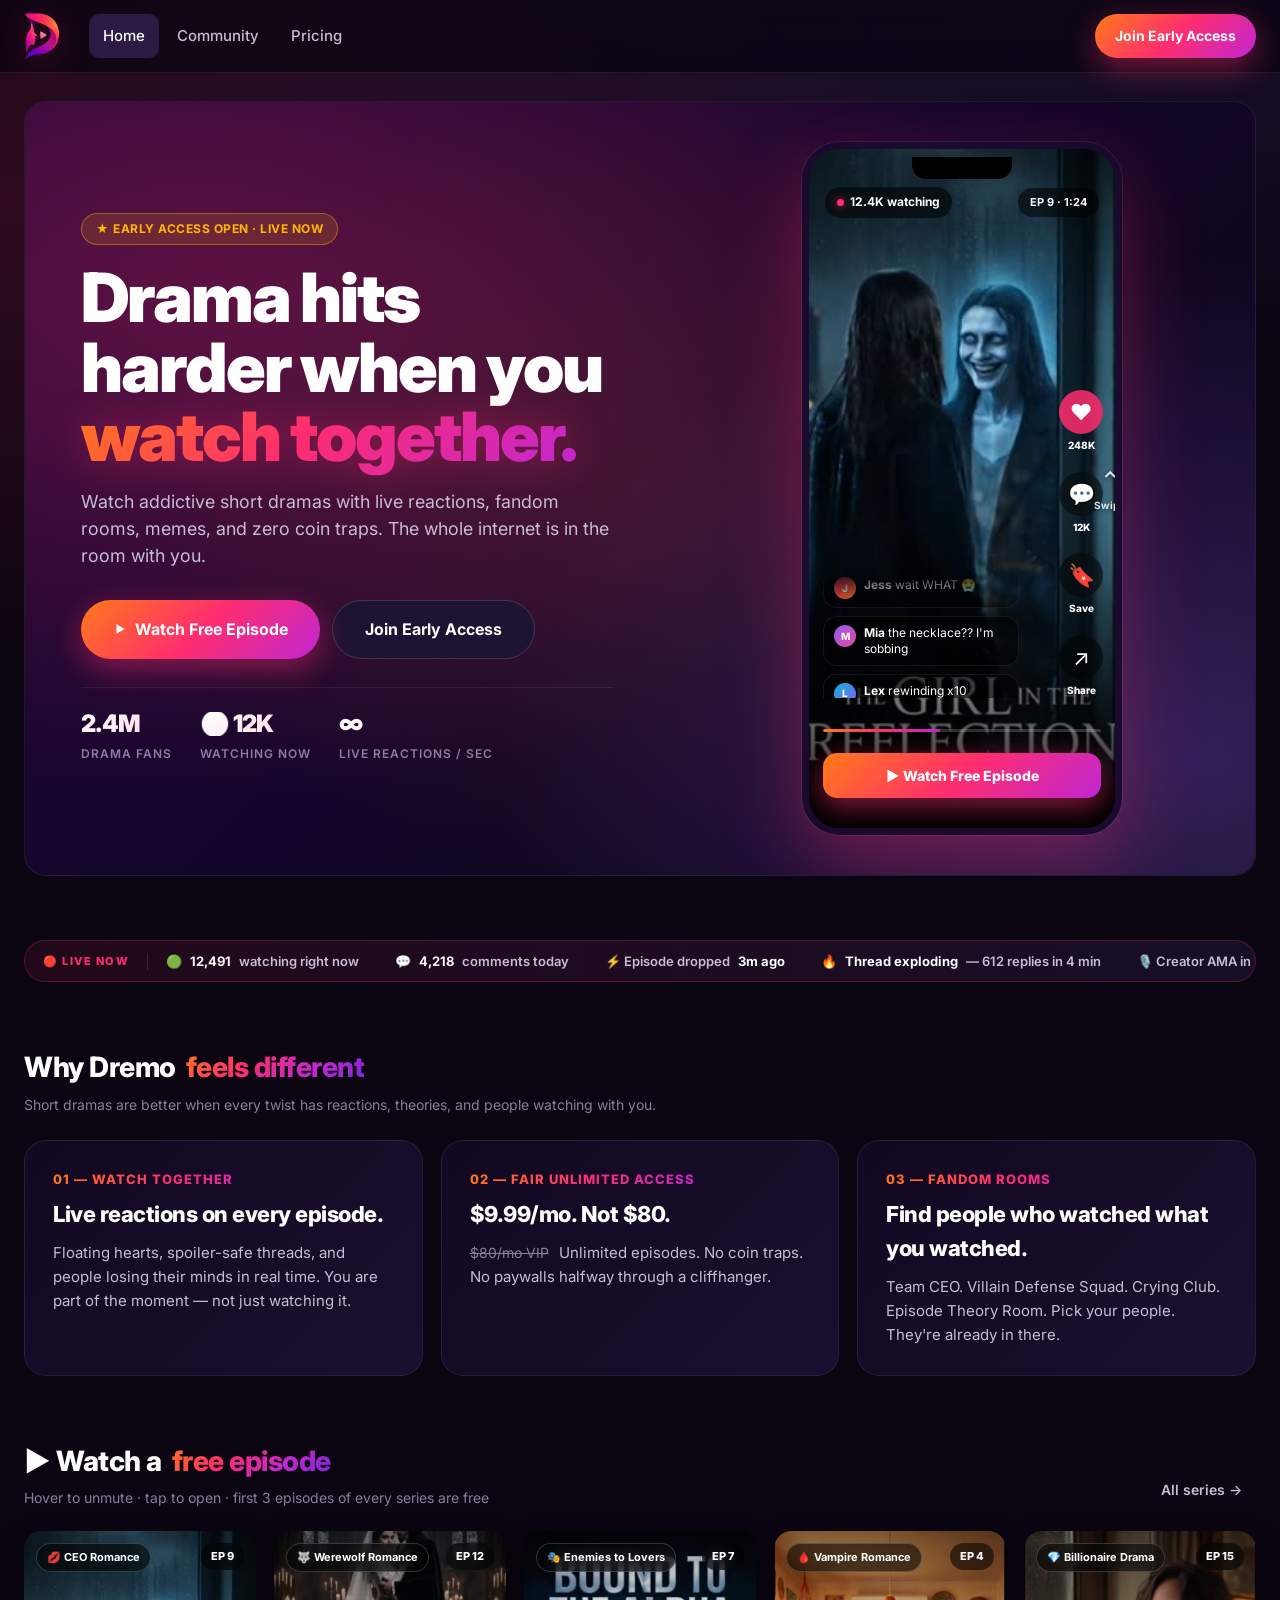
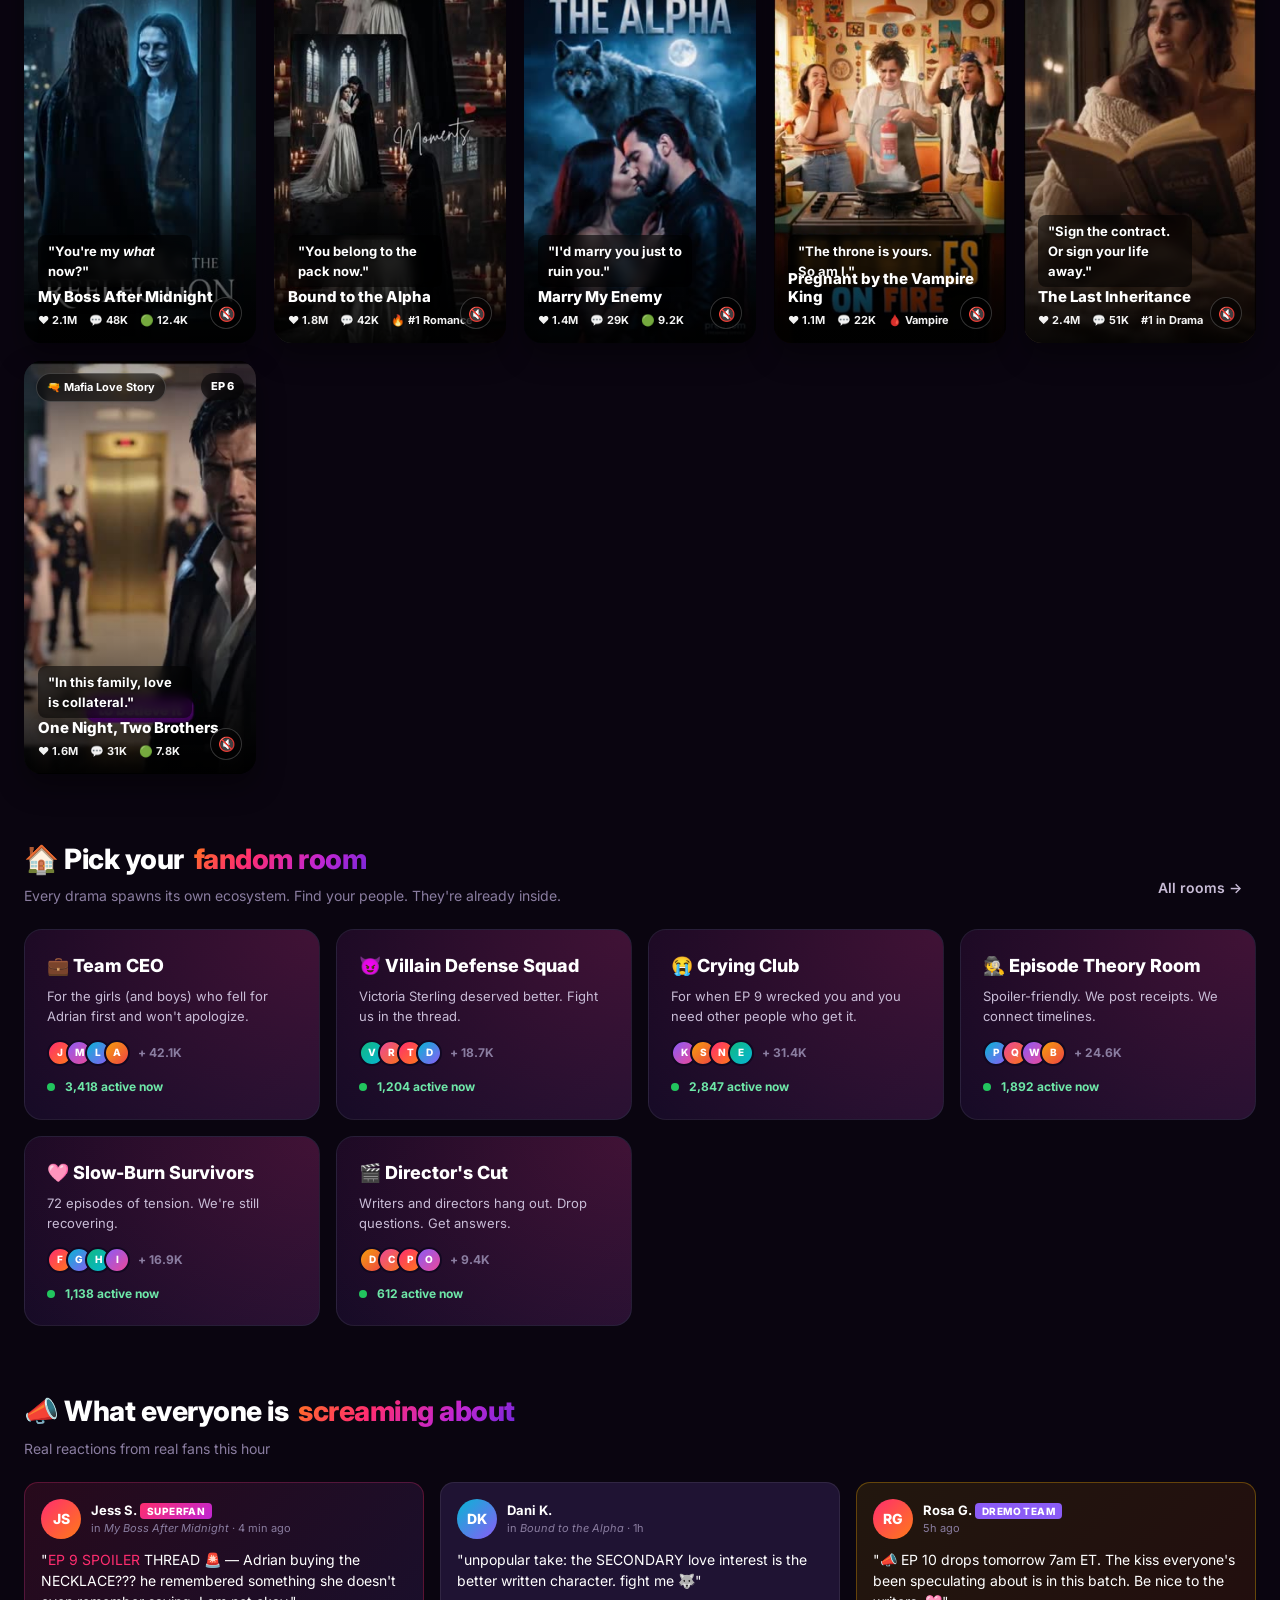
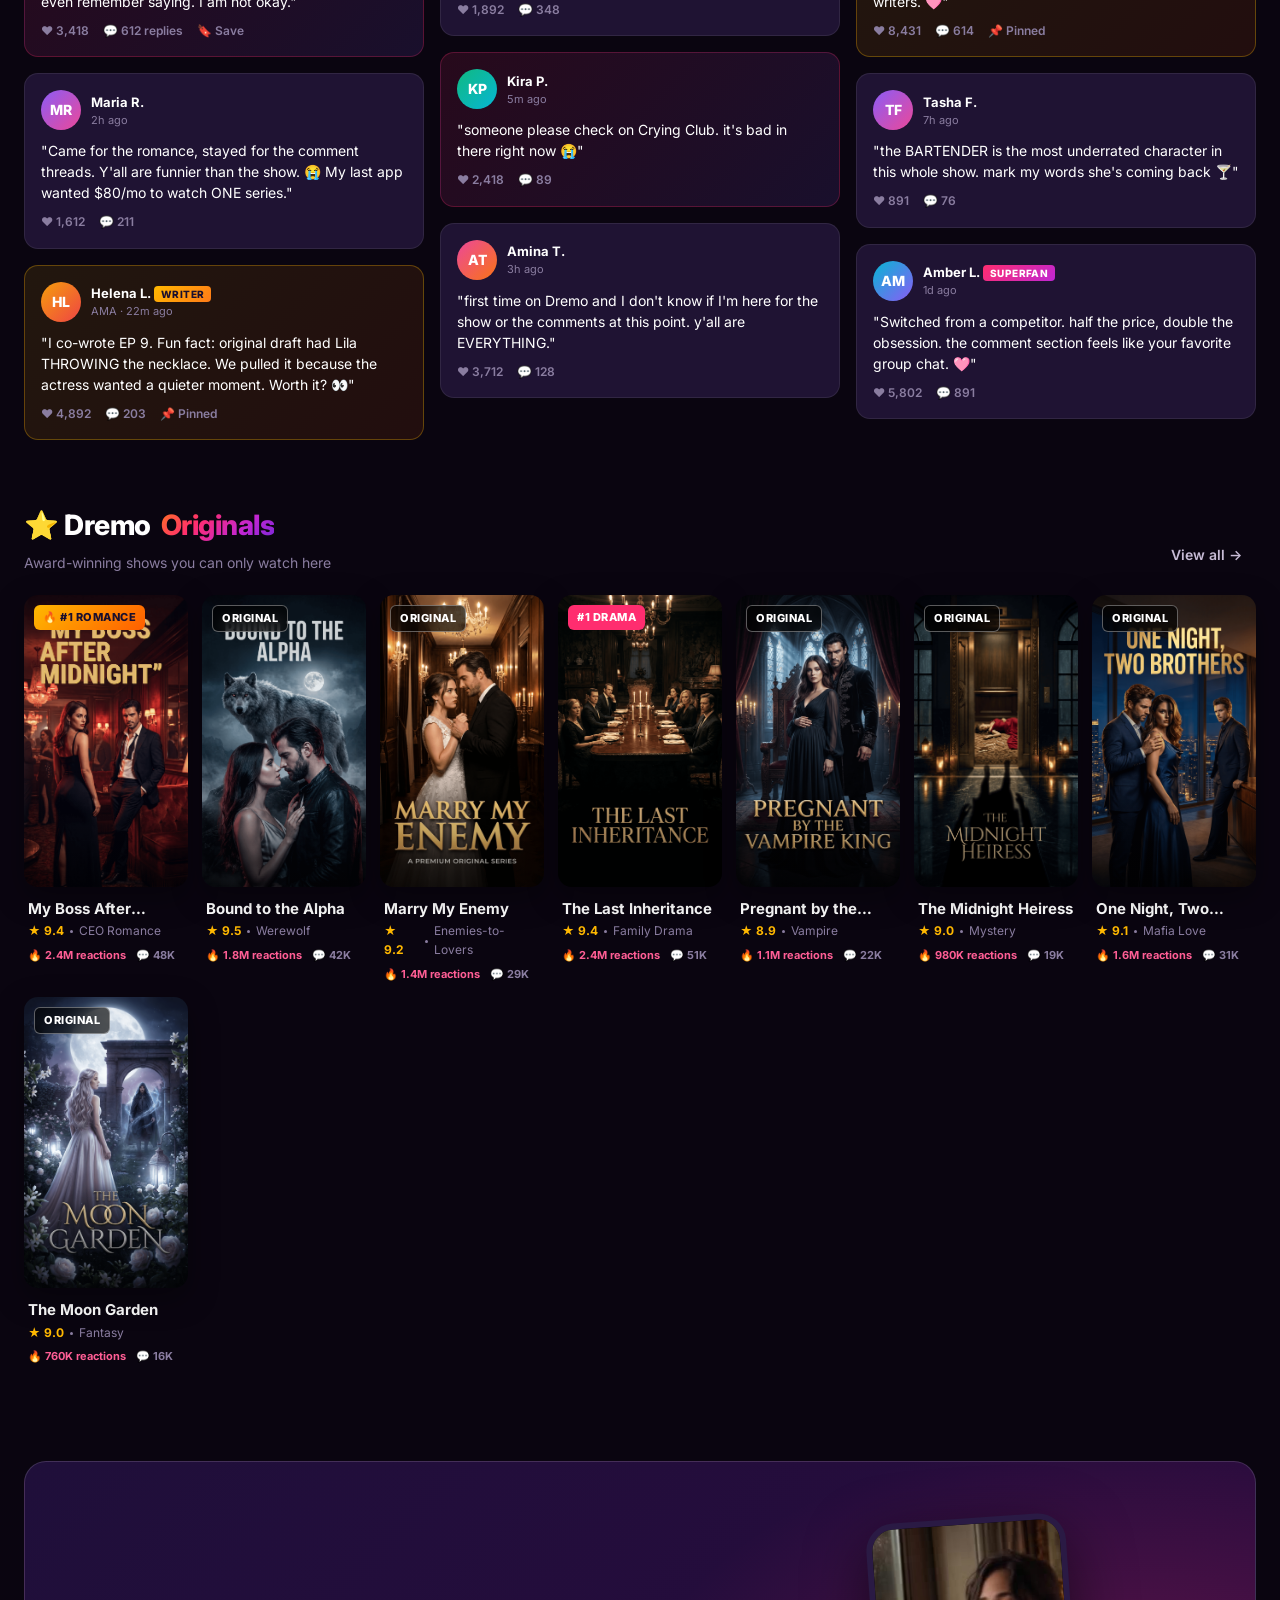
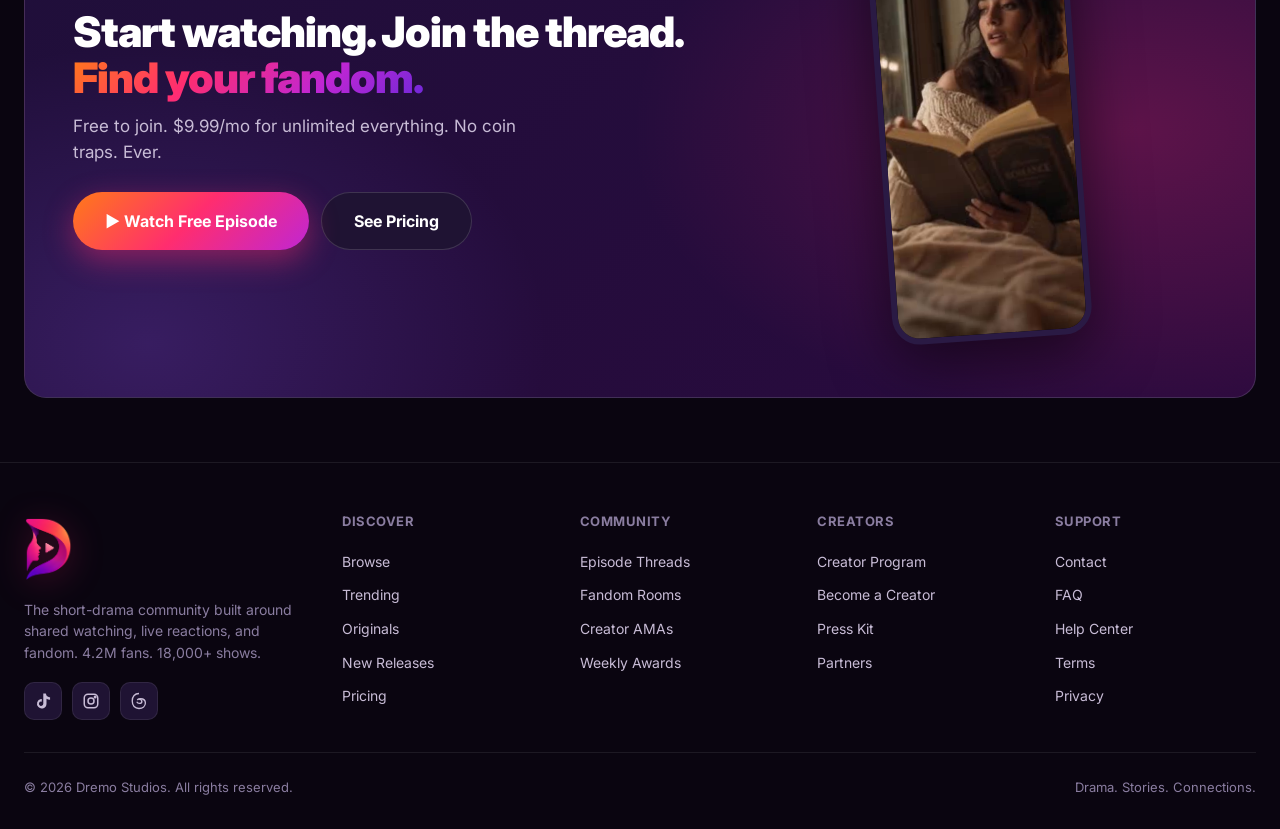
==== commit 165f3140: "Add files via upload" ====
--- a/index.html
+++ b/index.html
@@ -19,19 +19,13 @@
     <a href="index.html" class="logo">
       <img src="logo.png" alt="Dremo — Drama. Stories. Connections." class="logo-img"/>
     </a>
-    <nav class="nav-links">
+    <nav class="nav-links" id="navLinks">
       <a href="index.html" class="active">Home</a>
-      <a href="browse.html">Browse</a>
-      <a href="browse.html#originals">Originals</a>
       <a href="community.html">Community</a>
       <a href="pricing.html">Pricing</a>
     </nav>
-    <div class="search-box">
-      <svg width="16" height="16" viewBox="0 0 24 24" fill="none" stroke="currentColor" stroke-width="2"><circle cx="11" cy="11" r="7"/><path d="m21 21-4.3-4.3"/></svg>
-      <input type="text" placeholder="Search shows, genres, fandoms…" />
-    </div>
-    <a href="#signin" class="btn btn-ghost">Sign In</a>
-    <a href="#join" class="btn btn-glow">Join Early Access</a>
+    <button class="nav-burger" id="navBurger" aria-label="Menu">☰</button>
+    <a href="#join" class="btn btn-glow open-modal" style="margin-left:auto;">Join Early Access</a>
   </div>
 </header>
 
@@ -55,7 +49,7 @@
           <svg width="14" height="14" viewBox="0 0 24 24" fill="currentColor"><polygon points="6 4 20 12 6 20 6 4"/></svg>
           Watch Free Episode
         </a>
-        <a href="#join" class="btn btn-ghost btn-lg">Join Early Access</a>
+        <a href="#join" class="btn btn-ghost btn-lg open-modal">Join Early Access</a>
       </div>
 
       <div class="social-proof-row">
@@ -542,11 +536,15 @@
         </a>
         <p>The short-drama community built around shared watching, live reactions, and fandom. 4.2M fans. 18,000+ shows.</p>
         <div class="social-row">
-          <a href="#tiktok" title="TikTok">🎵</a>
-          <a href="#instagram" title="Instagram">📷</a>
-          <a href="#discord" title="Discord">💬</a>
-          <a href="#youtube" title="YouTube">▶️</a>
-          <a href="#x" title="X / Twitter">𝕏</a>
+          <a href="https://vm.tiktok.com/ZNRspoKQs/" target="_blank" rel="noopener" title="TikTok" aria-label="TikTok on TikTok">
+            <svg width="18" height="18" viewBox="0 0 24 24" fill="currentColor"><path d="M19.59 6.69a4.83 4.83 0 0 1-3.77-4.25V2h-3.45v13.67a2.89 2.89 0 0 1-5.2 1.74 2.89 2.89 0 0 1 2.31-4.64 2.93 2.93 0 0 1 .88.13V9.4a6.84 6.84 0 0 0-1-.05A6.33 6.33 0 0 0 5.8 20.1a6.34 6.34 0 0 0 10.86-4.43V8.9a8.16 8.16 0 0 0 4.77 1.52v-3.4a4.85 4.85 0 0 1-1.84-.33z"/></svg>
+          </a>
+          <a href="https://www.instagram.com/dremo.fun?igsh=eHlwYjl1emkyYXVx" target="_blank" rel="noopener" title="Instagram" aria-label="Dremo on Instagram">
+            <svg width="18" height="18" viewBox="0 0 24 24" fill="none" stroke="currentColor" stroke-width="2"><rect x="3" y="3" width="18" height="18" rx="5"/><circle cx="12" cy="12" r="4"/><circle cx="17.5" cy="6.5" r="1" fill="currentColor"/></svg>
+          </a>
+          <a href="https://www.threads.com/@dremo.fun2026" target="_blank" rel="noopener" title="Threads" aria-label="Dremo on Threads">
+            <svg width="18" height="18" viewBox="0 0 24 24" fill="none" stroke="currentColor" stroke-width="1.8"><path d="M12 2C6.5 2 3 5.5 3 12s3.5 10 9 10c5 0 8.5-3 8.5-7.2 0-3.6-2.6-5.8-6.4-5.8-1.7 0-3.3.5-4.5 1.5"/><path d="M9 13c.7 1.4 2 2.2 3.5 2.2 2 0 3.3-1 3.3-2.7 0-1.7-1.4-2.7-3.6-2.7"/></svg>
+          </a>
         </div>
       </div>
       <div class="footer-col">
@@ -586,6 +584,34 @@
     </div>
   </div>
 </footer>
+
+<!-- ========== EARLY-ACCESS MODAL ========== -->
+<div class="modal-backdrop" id="earlyAccessModal" role="dialog" aria-modal="true" aria-labelledby="eaTitle">
+  <div class="modal">
+    <button class="modal-close" data-close-modal aria-label="Close">✕</button>
+    <div class="modal-body">
+      <span class="modal-badge">★ EARLY ACCESS</span>
+      <h2 id="eaTitle">Get <em>first access</em> to&nbsp;Dremo.</h2>
+      <p>Drop your email and we'll send you an invite the moment we open the doors. No spam — just one email when you're in.</p>
+      <form class="modal-form" id="earlyAccessForm" novalidate>
+        <input type="email" required class="modal-input" placeholder="your@email.com" autocomplete="email" />
+        <div class="modal-actions">
+          <button type="button" class="btn btn-ghost" data-close-modal>Cancel</button>
+          <button type="submit" class="btn btn-glow">Request Access</button>
+        </div>
+      </form>
+      <div class="modal-foot">
+        <span>🔒 No spam</span>
+        <span>🆓 First 3 episodes free</span>
+      </div>
+    </div>
+    <div class="modal-success">
+      <div class="modal-success-icon">✓</div>
+      <h3>You're on the list!</h3>
+      <p>We'll email you when your invite is ready. Welcome to the family. 🩷</p>
+    </div>
+  </div>
+</div>
 
 <script>
   // Hover-to-unmute on desktop video cards
@@ -632,6 +658,58 @@
     watching += Math.floor(Math.random() * 7) - 2;
     document.querySelectorAll('[data-watching]').forEach(el => el.textContent = watching.toLocaleString());
   }, 3000);
+
+  // Early-Access Modal + Mobile Burger
+  (function() {
+    const modal = document.getElementById('earlyAccessModal');
+    const burger = document.getElementById('navBurger');
+    const navLinks = document.getElementById('navLinks');
+
+    if (burger && navLinks) {
+      burger.addEventListener('click', () => navLinks.classList.toggle('open'));
+    }
+
+    if (!modal) return;
+    const form = modal.querySelector('#earlyAccessForm');
+    const body = modal.querySelector('.modal-body');
+    const success = modal.querySelector('.modal-success');
+
+    const open = () => {
+      modal.classList.add('show');
+      document.body.style.overflow = 'hidden';
+      success.classList.remove('show');
+      body.style.display = '';
+      if (form) form.reset();
+      setTimeout(() => modal.querySelector('input[type=email]')?.focus(), 200);
+    };
+    const close = () => {
+      modal.classList.remove('show');
+      document.body.style.overflow = '';
+    };
+
+    document.querySelectorAll('.open-modal, [href="#join"], [href="#request-access"], [href="#start-1w"], [href="#start-4w"], [href="#start-annual"], [href="#invite"]').forEach(el => {
+      el.addEventListener('click', e => { e.preventDefault(); open(); });
+    });
+    modal.querySelectorAll('[data-close-modal]').forEach(el => {
+      el.addEventListener('click', e => { e.preventDefault(); close(); });
+    });
+    modal.addEventListener('click', e => { if (e.target === modal) close(); });
+    document.addEventListener('keydown', e => { if (e.key === 'Escape' && modal.classList.contains('show')) close(); });
+
+    if (form) {
+      form.addEventListener('submit', e => {
+        e.preventDefault();
+        const input = form.querySelector('input[type=email]');
+        if (!input || !input.value.includes('@')) {
+          input?.focus();
+          return;
+        }
+        body.style.display = 'none';
+        success.classList.add('show');
+        setTimeout(close, 3200);
+      });
+    }
+  })();
 </script>
 
 </body>
--- a/styles.css
+++ b/styles.css
@@ -1485,16 +1485,19 @@
   50%      { transform: translateY(-6px); opacity: 1; }
 }
 
-/* Floating notification cards beside the phone */
+/* Floating notification cards — anchored around the phone, never over hero text */
 .notif-stack {
   position: absolute;
   z-index: 3;
   display: flex; flex-direction: column;
-  gap: 14px;
+  gap: 12px;
   pointer-events: none;
-}
-.notif-stack.left  { left: 12%; top: 22%; }
-.notif-stack.right { right: 6%; bottom: 14%; }
+  max-width: 260px;
+}
+/* .left = top-left of the PHONE column (right half of the hero) */
+.notif-stack.left  { left: 52%; top: 10%; }
+/* .right = bottom-right, beside the phone */
+.notif-stack.right { right: 4%; bottom: 8%; }
 .notif {
   background: rgba(31, 19, 51, 0.92);
   backdrop-filter: blur(14px);
@@ -2088,6 +2091,222 @@
 }
 .toast.show { opacity: 1; transform: translateX(-50%) translateY(0); }
 
+/* =================== EARLY-ACCESS MODAL =================== */
+.modal-backdrop {
+  position: fixed;
+  inset: 0;
+  background: rgba(10, 5, 16, 0.78);
+  backdrop-filter: blur(8px);
+  -webkit-backdrop-filter: blur(8px);
+  z-index: 200;
+  display: none;
+  align-items: center;
+  justify-content: center;
+  padding: 20px;
+  opacity: 0;
+  transition: opacity 0.22s ease;
+}
+.modal-backdrop.show { display: flex; opacity: 1; }
+.modal {
+  width: 100%;
+  max-width: 460px;
+  background: linear-gradient(180deg, #1f1333 0%, #14062a 100%);
+  border: 1px solid rgba(255, 45, 111, 0.35);
+  border-radius: 22px;
+  padding: 36px 32px 28px;
+  box-shadow: 0 30px 80px rgba(0, 0, 0, 0.7), 0 0 60px rgba(255, 45, 111, 0.18);
+  position: relative;
+  transform: translateY(20px) scale(0.96);
+  transition: transform 0.25s ease;
+}
+.modal-backdrop.show .modal { transform: translateY(0) scale(1); }
+.modal-close {
+  position: absolute;
+  top: 14px; right: 14px;
+  width: 32px; height: 32px;
+  border-radius: 50%;
+  background: var(--surface);
+  border: 1px solid var(--line);
+  color: var(--text-2);
+  font-size: 18px;
+  display: grid; place-items: center;
+  cursor: pointer;
+  transition: all 0.15s;
+}
+.modal-close:hover { background: var(--surface-2); color: var(--text); }
+.modal-badge {
+  display: inline-flex; align-items: center; gap: 6px;
+  background: rgba(255, 184, 0, 0.14);
+  color: var(--accent);
+  border: 1px solid rgba(255, 184, 0, 0.4);
+  padding: 5px 12px; border-radius: 999px;
+  font-weight: 700; font-size: 11px; letter-spacing: 0.5px;
+  margin-bottom: 14px;
+}
+.modal h2 {
+  font-size: 26px;
+  font-weight: 900;
+  letter-spacing: -1px;
+  line-height: 1.1;
+  margin-bottom: 8px;
+}
+.modal h2 em {
+  font-style: normal;
+  background: var(--grad-hero);
+  -webkit-background-clip: text;
+  background-clip: text;
+  color: transparent;
+}
+.modal p {
+  color: var(--text-2);
+  font-size: 14px;
+  margin-bottom: 22px;
+  line-height: 1.5;
+}
+.modal-form { display: flex; flex-direction: column; gap: 12px; }
+.modal-input {
+  width: 100%;
+  padding: 14px 16px;
+  background: var(--bg-2);
+  border: 1px solid var(--line-2);
+  border-radius: 12px;
+  color: var(--text);
+  font-size: 15px;
+  font-family: inherit;
+  outline: none;
+  transition: border-color 0.15s, background 0.15s;
+}
+.modal-input::placeholder { color: var(--text-3); }
+.modal-input:focus {
+  border-color: var(--primary);
+  background: var(--bg-3);
+}
+.modal-actions {
+  display: flex;
+  gap: 10px;
+  margin-top: 6px;
+}
+.modal-actions .btn { flex: 1; padding: 13px 18px; font-size: 14px; }
+.modal-success {
+  display: none;
+  text-align: center;
+  padding: 8px 0 4px;
+}
+.modal-success.show { display: block; }
+.modal-success-icon {
+  width: 56px; height: 56px;
+  margin: 0 auto 14px;
+  border-radius: 50%;
+  background: linear-gradient(135deg, #22c55e, #06b6d4);
+  display: grid; place-items: center;
+  font-size: 28px;
+  box-shadow: 0 0 30px rgba(34, 197, 94, 0.4);
+}
+.modal-success h3 { font-size: 22px; font-weight: 900; margin-bottom: 6px; }
+.modal-success p { font-size: 14px; color: var(--text-2); margin-bottom: 0; }
+.modal-foot {
+  margin-top: 18px;
+  padding-top: 16px;
+  border-top: 1px solid var(--line);
+  display: flex; gap: 16px; justify-content: center;
+  font-size: 11px; color: var(--text-3);
+}
+
+/* =================== WATCH TOGETHER BUNDLE (tiered) =================== */
+.bundle-v2 {
+  position: relative;
+  padding: 36px 36px 32px;
+  border-radius: 24px;
+  background:
+    radial-gradient(600px 300px at 100% 0%, rgba(255,45,111,0.18), transparent),
+    linear-gradient(180deg, rgba(45,15,60,0.7) 0%, rgba(20,10,40,0.85) 100%);
+  border: 1px solid rgba(255,45,111,0.35);
+  overflow: hidden;
+}
+.bundle-v2-head {
+  display: flex;
+  justify-content: space-between;
+  align-items: flex-start;
+  gap: 20px;
+  flex-wrap: wrap;
+  margin-bottom: 22px;
+}
+.bundle-v2-head h2 {
+  font-size: 30px; font-weight: 900;
+  letter-spacing: -1px;
+  margin-bottom: 6px;
+  display: flex; align-items: center; gap: 10px;
+}
+.bundle-v2-head h2 em {
+  font-style: normal;
+  background: linear-gradient(135deg, #ff7a18, #ff2d6f);
+  -webkit-background-clip: text;
+  background-clip: text;
+  color: transparent;
+}
+.bundle-v2-head p { color: var(--text-2); max-width: 540px; font-size: 14px; }
+
+.bundle-tier-grid {
+  display: grid;
+  grid-template-columns: repeat(4, 1fr);
+  gap: 14px;
+}
+.bundle-tier-card {
+  position: relative;
+  padding: 22px 18px;
+  border-radius: 16px;
+  background: rgba(20, 10, 40, 0.7);
+  border: 1px solid var(--line);
+  display: flex; flex-direction: column;
+  transition: all 0.2s;
+  cursor: pointer;
+}
+.bundle-tier-card:hover {
+  border-color: rgba(255, 45, 111, 0.45);
+  transform: translateY(-3px);
+}
+.bundle-tier-card.tier-popular {
+  border-color: rgba(255, 184, 0, 0.5);
+  background: linear-gradient(180deg, rgba(60,30,15,0.8), rgba(20,10,40,0.85));
+  box-shadow: 0 12px 36px rgba(255, 184, 0, 0.12);
+}
+.bundle-tier-flag {
+  position: absolute; top: 12px; right: 12px;
+  font-size: 10px; font-weight: 800;
+  background: linear-gradient(135deg, #ffb800, #ff7a18);
+  color: #1a0f2e;
+  padding: 4px 8px;
+  border-radius: 999px;
+  letter-spacing: 0.5px;
+}
+.bundle-tier-icon {
+  font-size: 24px;
+  margin-bottom: 8px;
+}
+.bundle-tier-name {
+  font-size: 14px; font-weight: 800;
+  margin-bottom: 12px;
+  color: var(--text);
+}
+.bundle-tier-price {
+  font-size: 32px; font-weight: 900;
+  letter-spacing: -1px;
+  line-height: 1;
+  margin-bottom: 4px;
+  display: flex; align-items: flex-start; gap: 2px;
+}
+.bundle-tier-price small { font-size: 16px; margin-top: 4px; }
+.bundle-tier-period {
+  font-size: 12px;
+  color: var(--text-3);
+  margin-bottom: 12px;
+}
+.bundle-tier-save {
+  font-size: 11px; font-weight: 800;
+  color: #6ee7a8;
+}
+.bundle-tier-save.solo { color: var(--text-3); }
+
 /* =================== NEW FOOTER LAYOUT =================== */
 .footer-grid-v2 {
   display: grid;
@@ -2121,12 +2340,19 @@
   .hero-v2-content { padding: 40px 28px 24px; }
   .notif-stack { display: none; }
   .pricing-grid { grid-template-columns: 1fr; }
+  .pricing-grid .price-card { padding: 24px 22px; }
+  .price-big { font-size: 68px; }
+  .bundle, .bundle-v2 { padding: 24px 22px; }
   .bundle { grid-template-columns: 1fr; }
   .bundle-price-block { text-align: left; }
+  .bundle-tier-grid { grid-template-columns: 1fr 1fr; }
   .faq-grid { grid-template-columns: 1fr; }
   .reactions-masonry { columns: 2; }
   .footer-grid-v2 { grid-template-columns: 1fr 1fr; }
   .hero { grid-template-columns: 1fr; min-height: auto; }
+  .video-showcase { grid-template-columns: repeat(2, 1fr); }
+  .modal { padding: 28px 22px 22px; max-width: calc(100vw - 32px); }
+  .modal h2 { font-size: 22px; }
   .hero-poster { padding: 0 40px 40px; }
   .hero-content { padding: 40px 32px 24px; }
   .series-hero { grid-template-columns: 1fr; gap: 24px; }
@@ -2140,16 +2366,69 @@
 }
 
 @media (max-width: 640px) {
-  .nav-inner { gap: 14px; }
+  .nav-inner { gap: 10px; height: 60px; }
+  .logo-img { height: 36px; max-width: 150px; }
+  .nav-links { display: none; }
   .search-box { display: none; }
-  .nav-links { overflow-x: auto; }
-  .nav-links::-webkit-scrollbar { display: none; }
-  .container { padding: 0 16px; }
-  .hero-content { padding: 32px 22px 20px; }
-  .hero-v2-content { padding: 32px 22px 20px; }
+  .container { padding: 0 14px; }
+  .hero-content { padding: 28px 18px 18px; }
+  .hero-v2-content { padding: 28px 18px 16px; }
+  .hero-v2-title { font-size: clamp(30px, 9vw, 44px); letter-spacing: -1.2px; }
+  .hero-v2-sub { font-size: 15px; }
+  .hero-v2-cta { flex-direction: column; }
+  .hero-v2-cta .btn { width: 100%; }
+  .social-proof-row { gap: 18px; }
+  .social-proof-stat .num { font-size: 20px; }
+  .social-proof-stat .lbl { font-size: 10px; letter-spacing: 0.5px; }
   .footer-grid, .footer-grid-v2 { grid-template-columns: 1fr; gap: 24px; }
   .player-frame { width: 100%; max-width: 360px; }
   .reactions-masonry { columns: 1; }
-  .phone-mockup { width: 280px; }
-  .price-big { font-size: 64px; }
-}
+  .phone-mockup { width: min(280px, calc(100vw - 80px)); }
+  .price-big { font-size: 60px; }
+  .video-showcase { grid-template-columns: 1fr; gap: 14px; }
+  .bundle-tier-grid { grid-template-columns: 1fr; }
+  .bundle-v2-head h2 { font-size: 24px; }
+  .pricing-page-head h1 { font-size: clamp(30px, 9vw, 44px); }
+  .ticker-bar { padding: 10px 14px; }
+  .ticker-bar::before { font-size: 10px; padding-right: 10px; margin-right: 10px; }
+  .section-title { font-size: 22px; }
+  .app-cta { padding: 32px 22px; }
+  .app-cta h2 { font-size: 26px; }
+  .modal { padding: 22px 18px 18px; border-radius: 18px; }
+  .modal h2 { font-size: 20px; }
+  .modal-actions { flex-direction: column; }
+  .pillars-grid { grid-template-columns: 1fr; }
+  .pillar { padding: 22px; }
+  .pillar h3 { font-size: 18px; }
+  .fandom-grid { grid-template-columns: 1fr; }
+}
+
+/* Add a mobile menu button visible only on phones */
+.nav-burger { display: none; }
+@media (max-width: 640px) {
+  .nav-burger {
+    display: inline-flex;
+    width: 38px; height: 38px;
+    border-radius: 10px;
+    background: var(--surface);
+    border: 1px solid var(--line);
+    align-items: center; justify-content: center;
+    font-size: 18px;
+    cursor: pointer;
+    margin-left: auto;
+    color: var(--text);
+  }
+  .nav-links.open {
+    display: flex;
+    flex-direction: column;
+    position: absolute;
+    top: 60px; left: 0; right: 0;
+    background: rgba(10, 5, 16, 0.97);
+    backdrop-filter: blur(14px);
+    padding: 14px;
+    gap: 4px;
+    border-bottom: 1px solid var(--line);
+    z-index: 60;
+  }
+  .nav-links.open a { padding: 12px 14px; font-size: 15px; }
+}
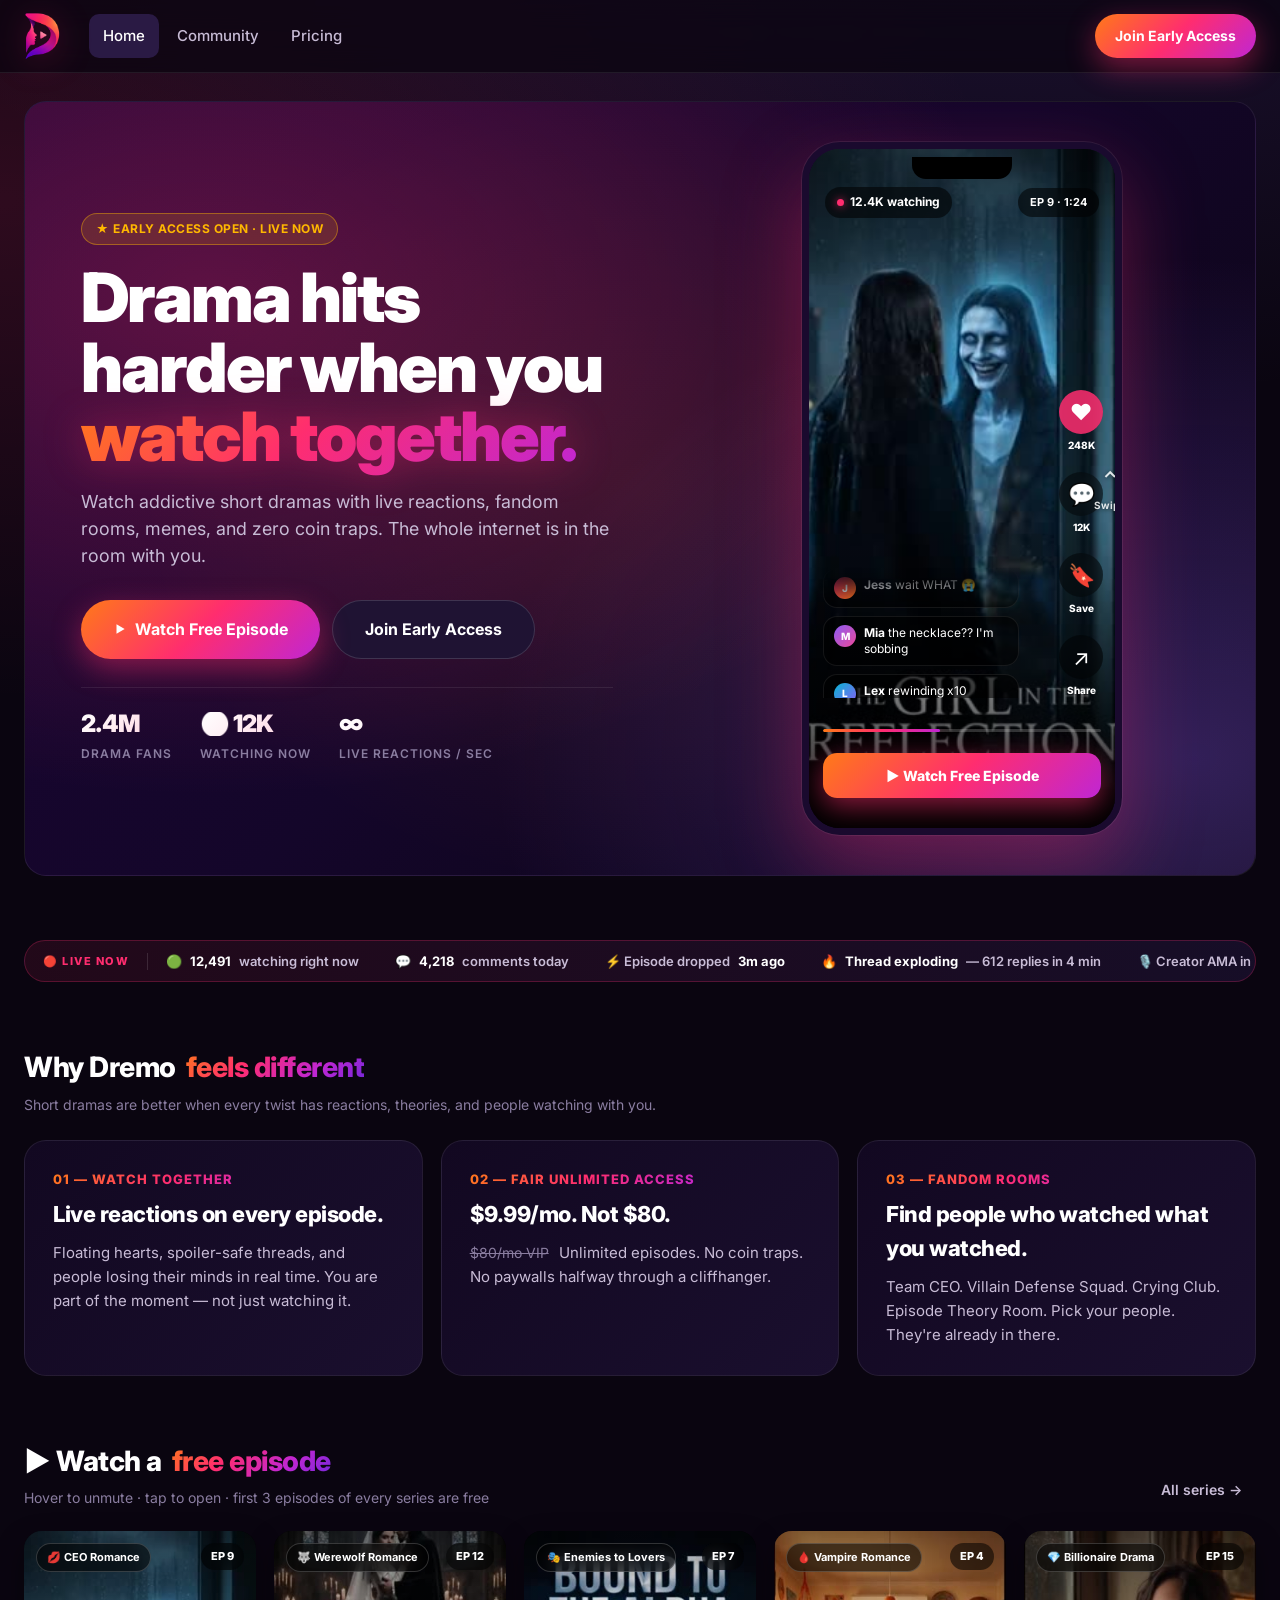
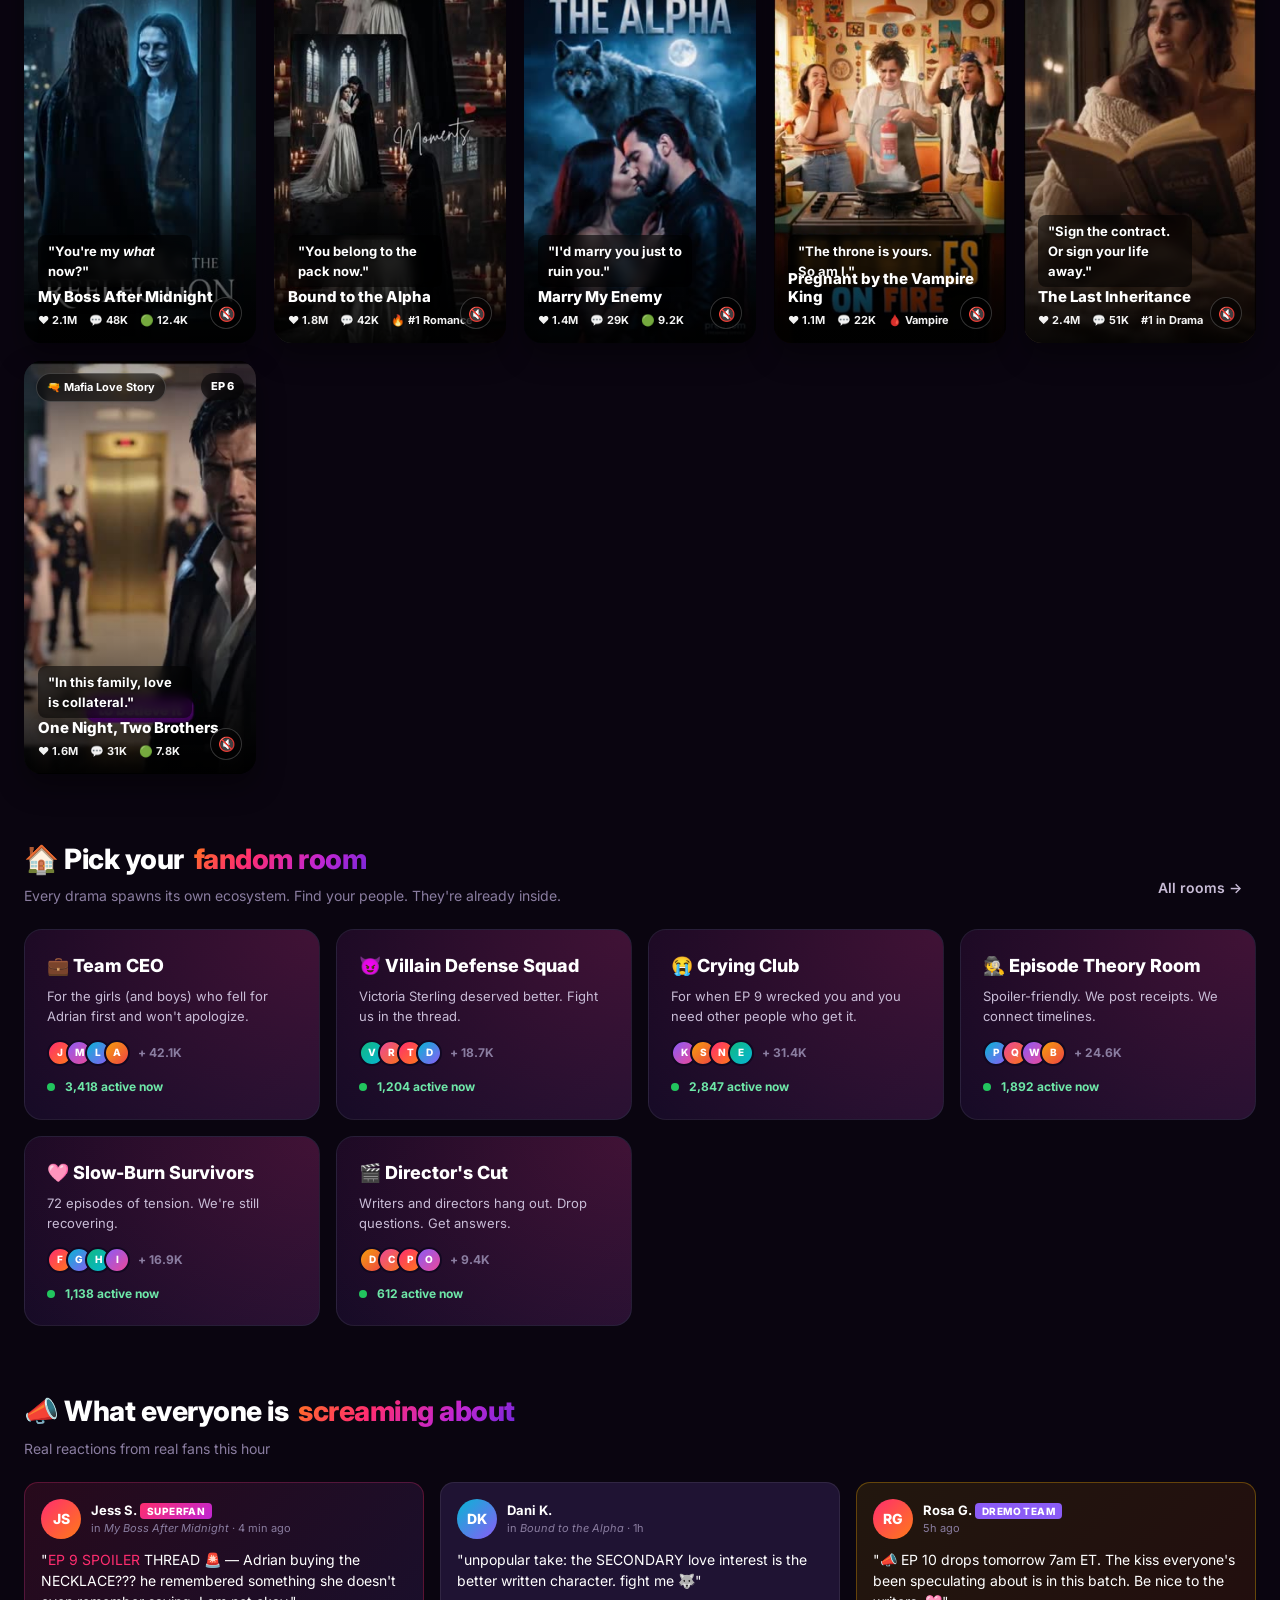
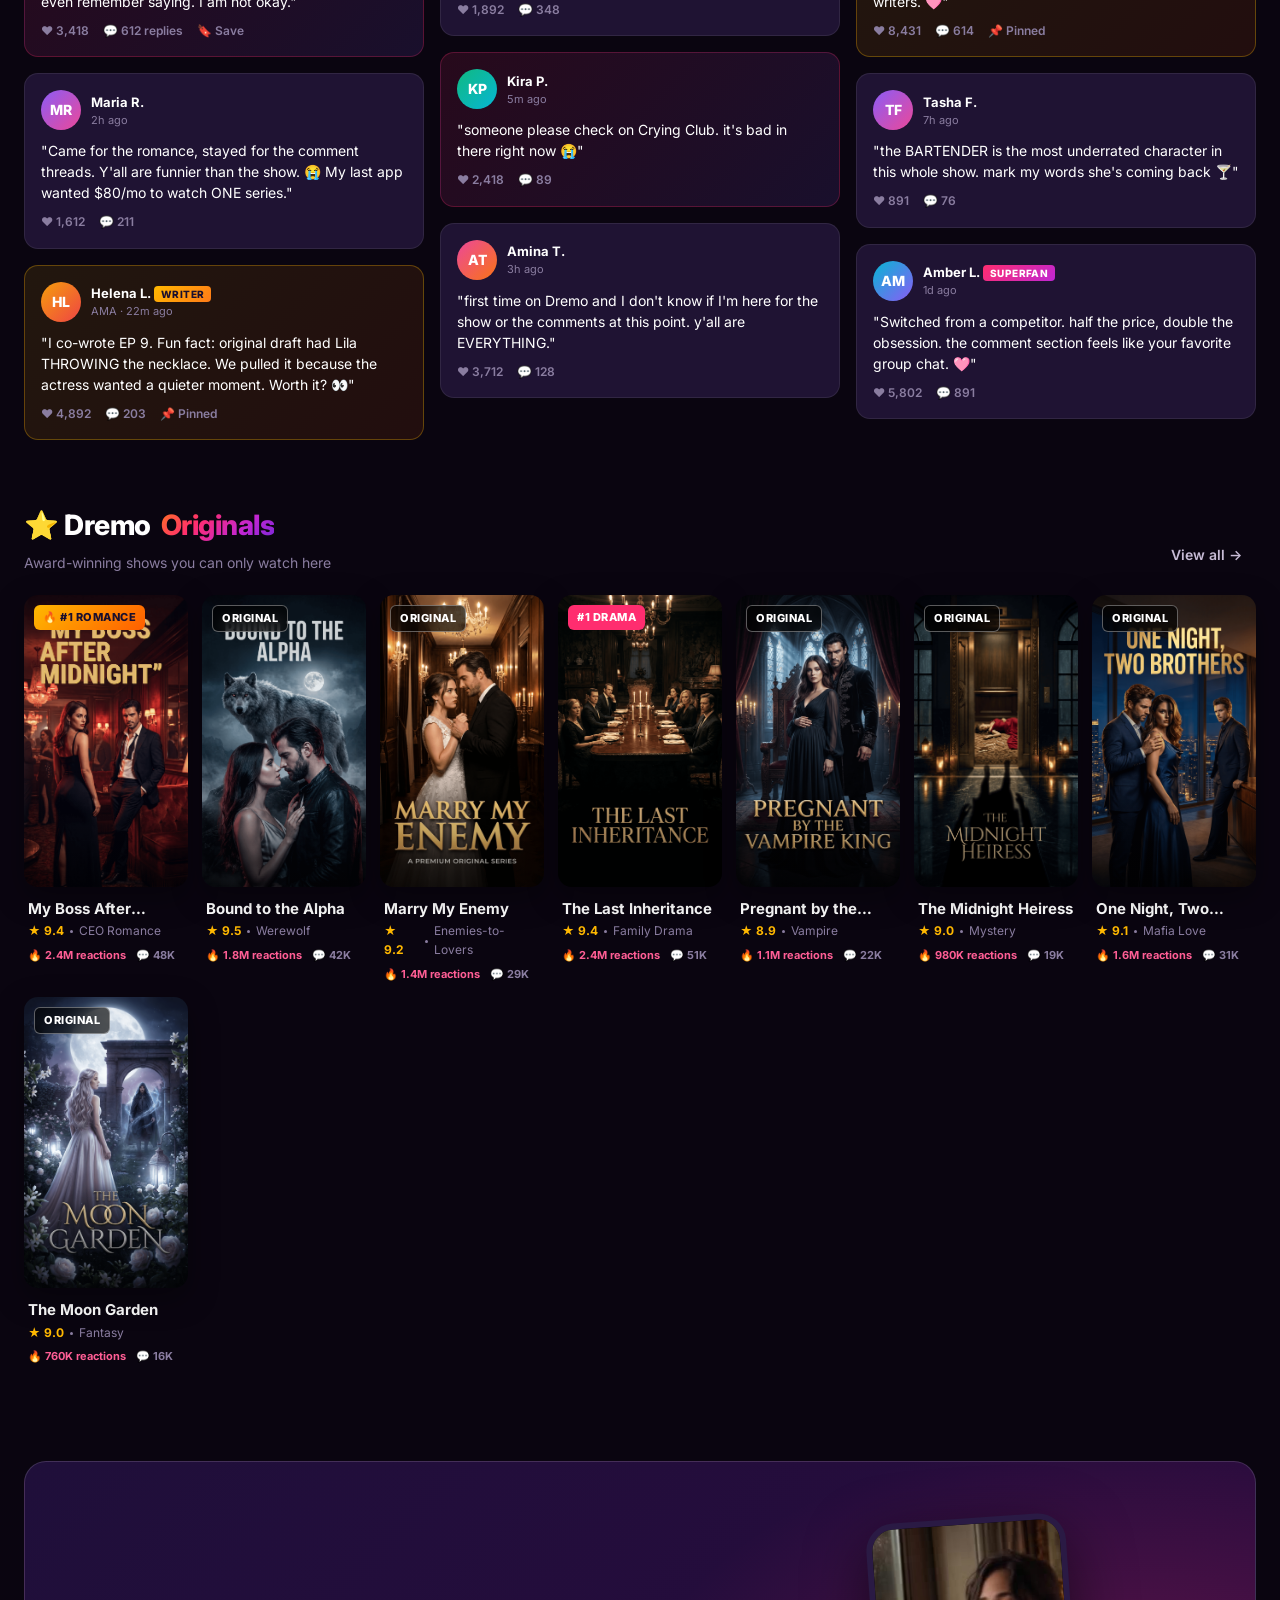
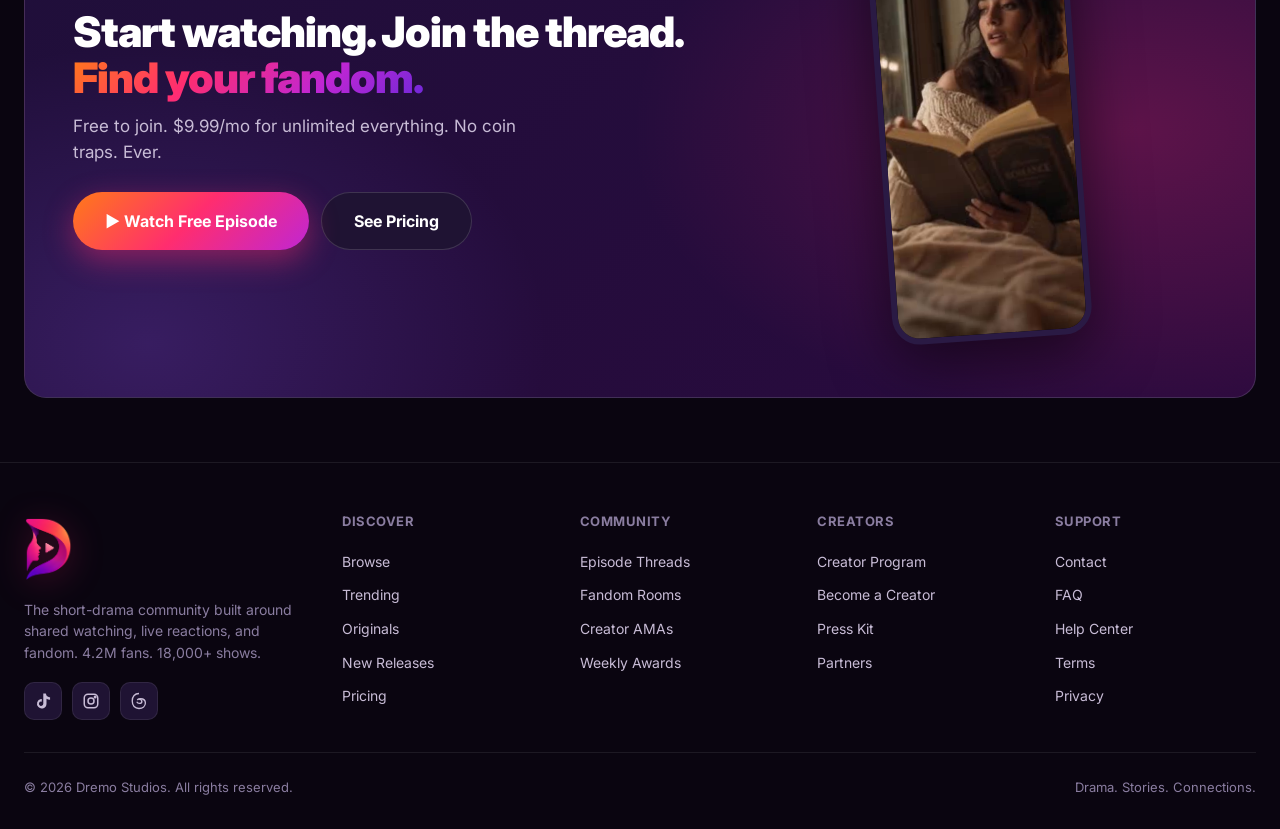
==== commit 268fc018: "Add files via upload" ====
--- a/index.html
+++ b/index.html
@@ -33,12 +33,6 @@
 
   <!-- ========== HERO ========== -->
   <section class="hero-v2">
-    <div class="notif-stack left">
-      <div class="notif"><div class="nico">😭</div><div><b>Sarah reacted</b><span class="muted">to EP 9 · 4s ago</span></div></div>
-      <div class="notif"><div class="nico">💬</div><div><b>New theory posted</b><span class="muted">Cake scene thread</span></div></div>
-      <div class="notif"><div class="nico">🔥</div><div><b>Everyone hates the CEO</b><span class="muted">2.1k agreeing</span></div></div>
-    </div>
-
     <div class="hero-v2-content">
       <span class="hero-badge">★ EARLY ACCESS OPEN · LIVE NOW</span>
       <h1 class="hero-v2-title">Drama hits harder when you <em>watch&nbsp;together.</em></h1>
@@ -104,11 +98,6 @@
         </div>
       </div>
 
-      <div class="notif-stack right">
-        <div class="notif"><div class="nico">🎙️</div><div><b>Creator AMA in 10 min</b><span class="muted">The Last Inheritance</span></div></div>
-        <div class="notif"><div class="nico">🗳️</div><div><b>Vote closes Friday</b><span class="muted">4 categories open</span></div></div>
-        <div class="notif"><div class="nico">⚡</div><div><b>Thread exploding</b><span class="muted">612 replies in 4 min</span></div></div>
-      </div>
     </div>
   </section>
 
@@ -659,58 +648,8 @@
     document.querySelectorAll('[data-watching]').forEach(el => el.textContent = watching.toLocaleString());
   }, 3000);
 
-  // Early-Access Modal + Mobile Burger
-  (function() {
-    const modal = document.getElementById('earlyAccessModal');
-    const burger = document.getElementById('navBurger');
-    const navLinks = document.getElementById('navLinks');
-
-    if (burger && navLinks) {
-      burger.addEventListener('click', () => navLinks.classList.toggle('open'));
-    }
-
-    if (!modal) return;
-    const form = modal.querySelector('#earlyAccessForm');
-    const body = modal.querySelector('.modal-body');
-    const success = modal.querySelector('.modal-success');
-
-    const open = () => {
-      modal.classList.add('show');
-      document.body.style.overflow = 'hidden';
-      success.classList.remove('show');
-      body.style.display = '';
-      if (form) form.reset();
-      setTimeout(() => modal.querySelector('input[type=email]')?.focus(), 200);
-    };
-    const close = () => {
-      modal.classList.remove('show');
-      document.body.style.overflow = '';
-    };
-
-    document.querySelectorAll('.open-modal, [href="#join"], [href="#request-access"], [href="#start-1w"], [href="#start-4w"], [href="#start-annual"], [href="#invite"]').forEach(el => {
-      el.addEventListener('click', e => { e.preventDefault(); open(); });
-    });
-    modal.querySelectorAll('[data-close-modal]').forEach(el => {
-      el.addEventListener('click', e => { e.preventDefault(); close(); });
-    });
-    modal.addEventListener('click', e => { if (e.target === modal) close(); });
-    document.addEventListener('keydown', e => { if (e.key === 'Escape' && modal.classList.contains('show')) close(); });
-
-    if (form) {
-      form.addEventListener('submit', e => {
-        e.preventDefault();
-        const input = form.querySelector('input[type=email]');
-        if (!input || !input.value.includes('@')) {
-          input?.focus();
-          return;
-        }
-        body.style.display = 'none';
-        success.classList.add('show');
-        setTimeout(close, 3200);
-      });
-    }
-  })();
 </script>
+<script src="modal.js"></script>
 
 </body>
 </html>
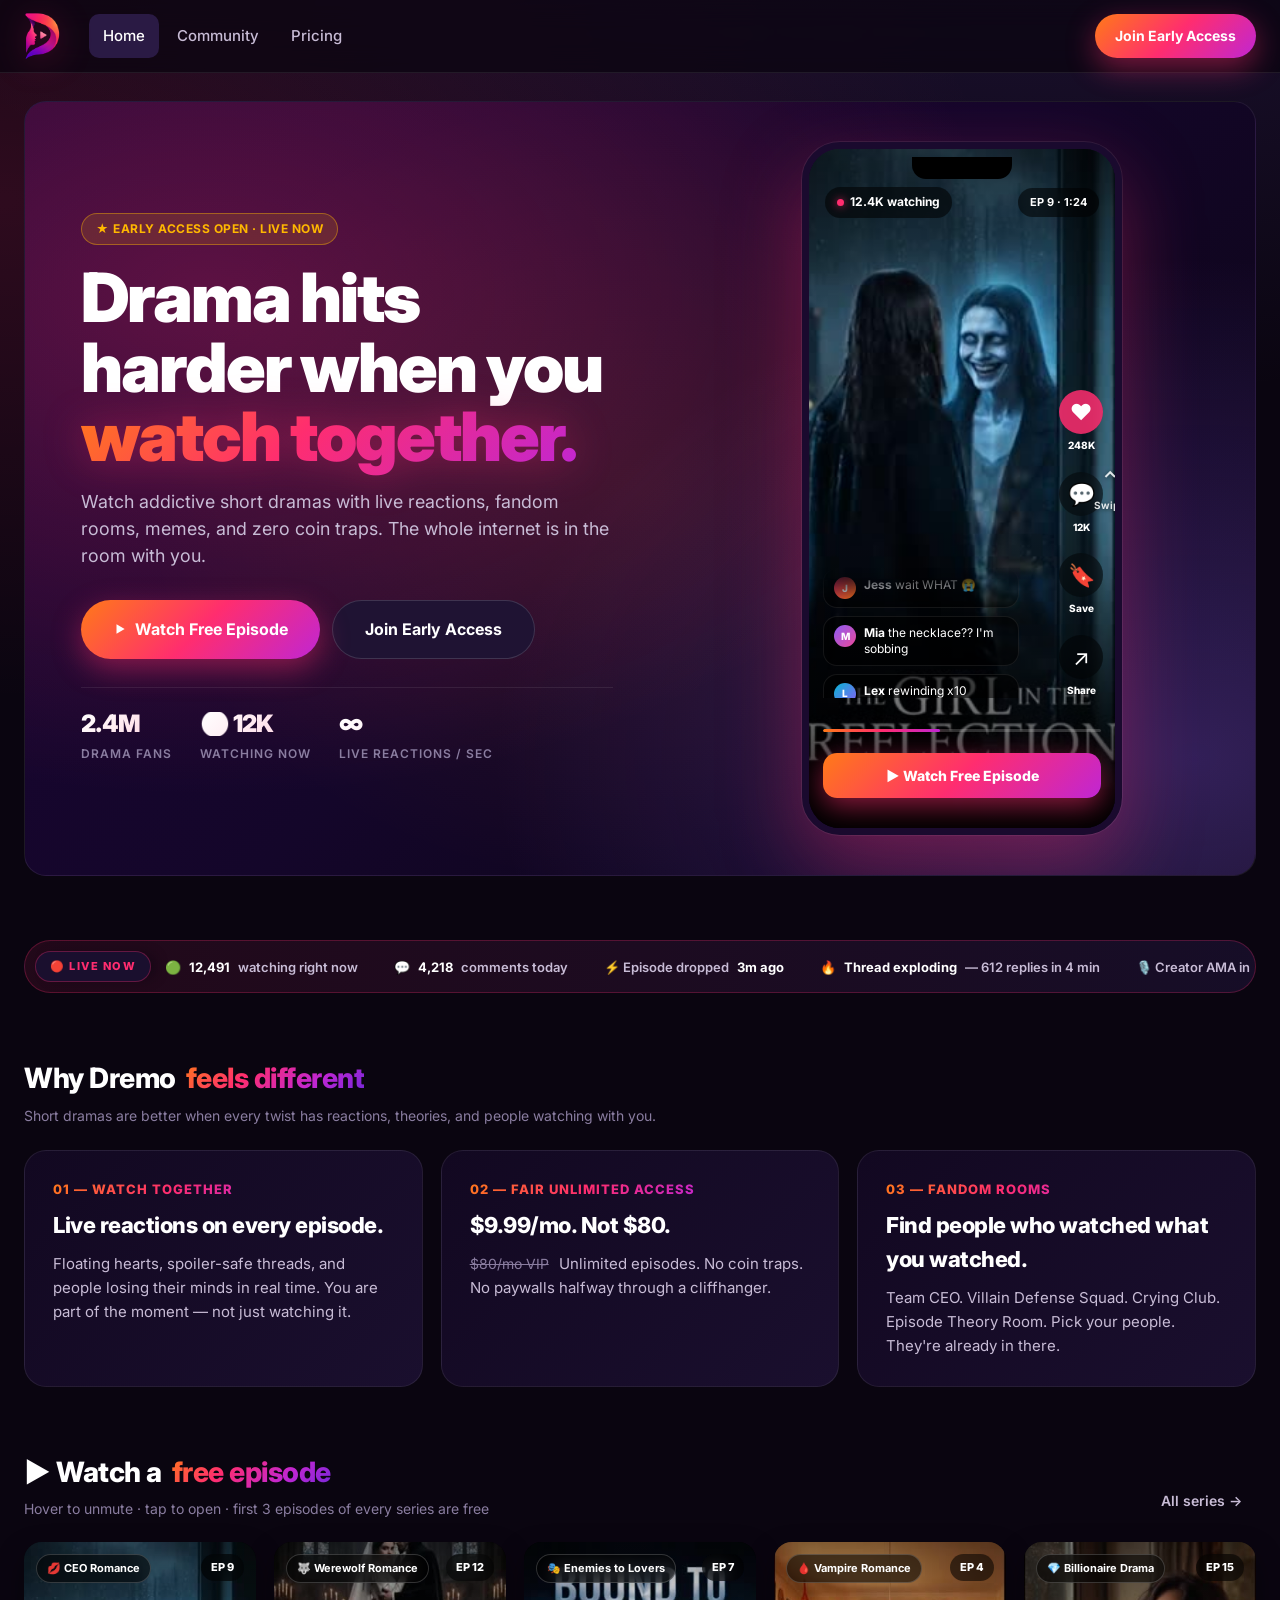
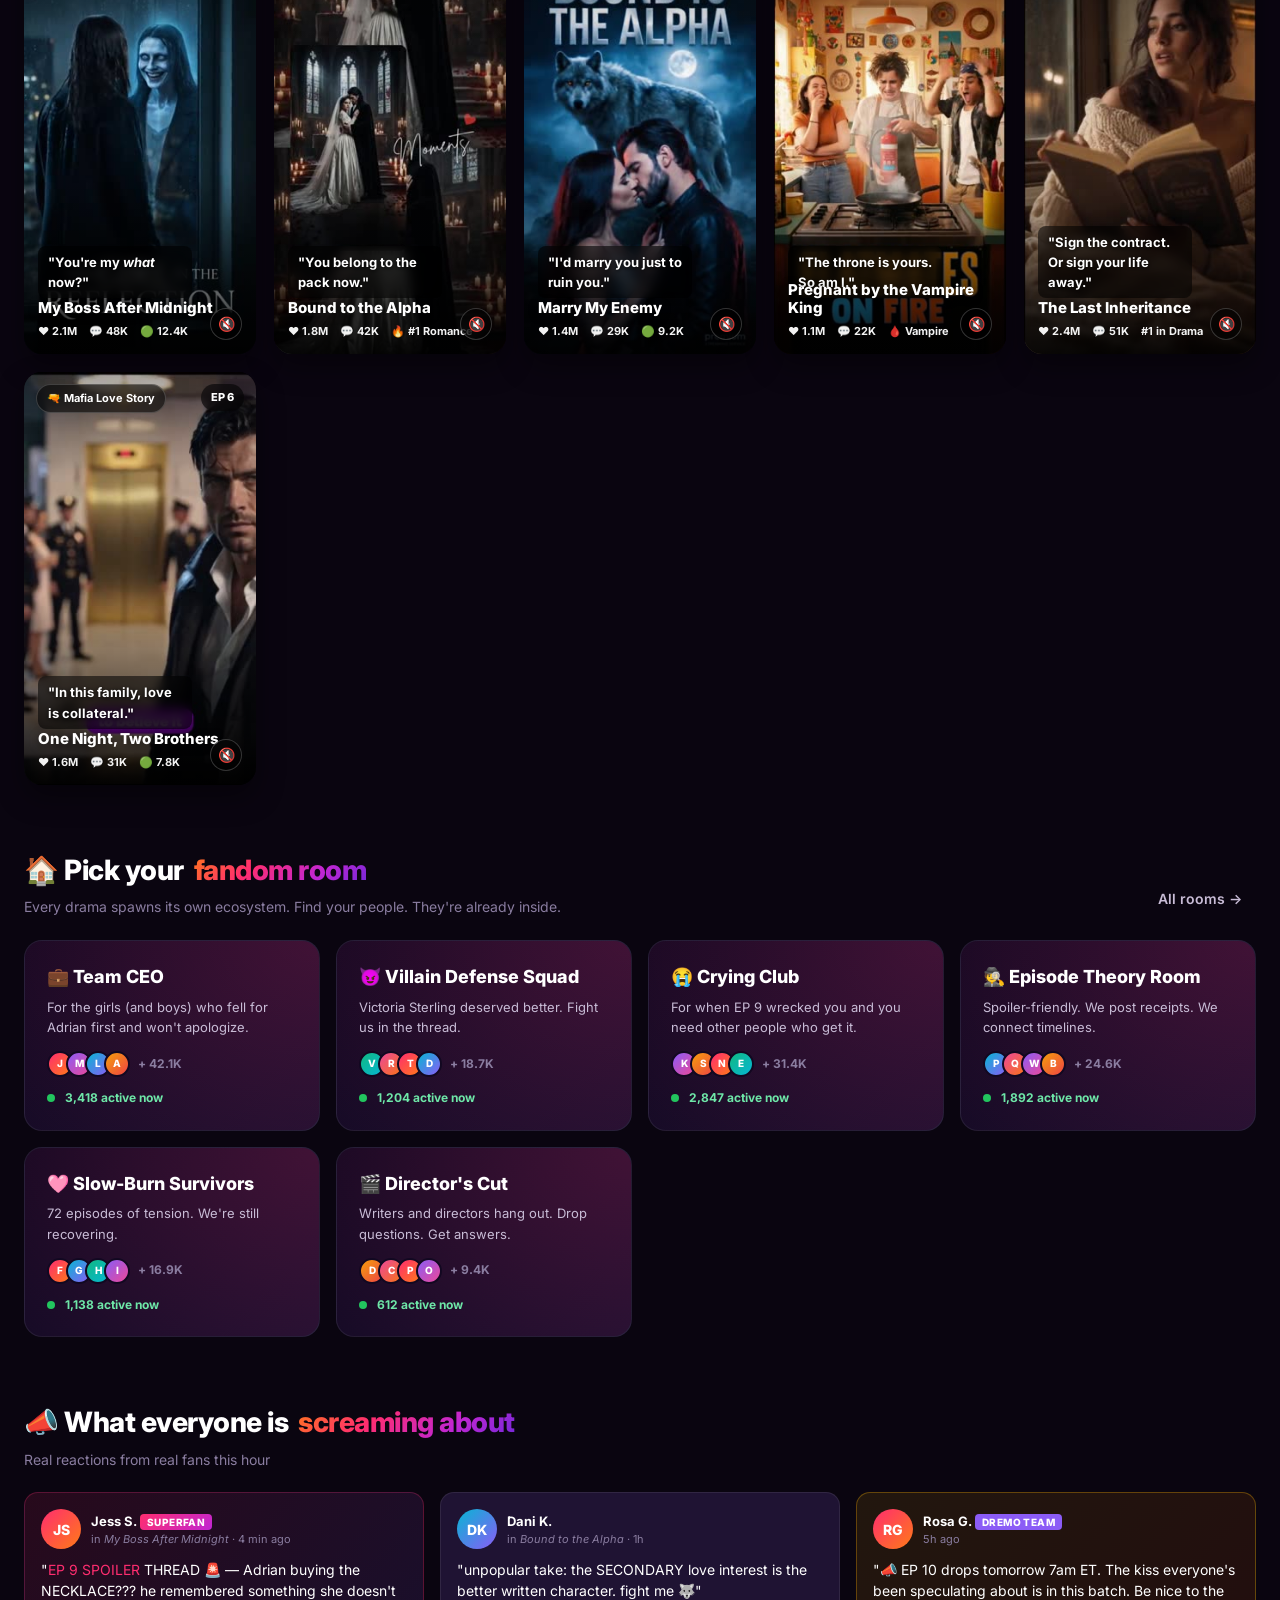
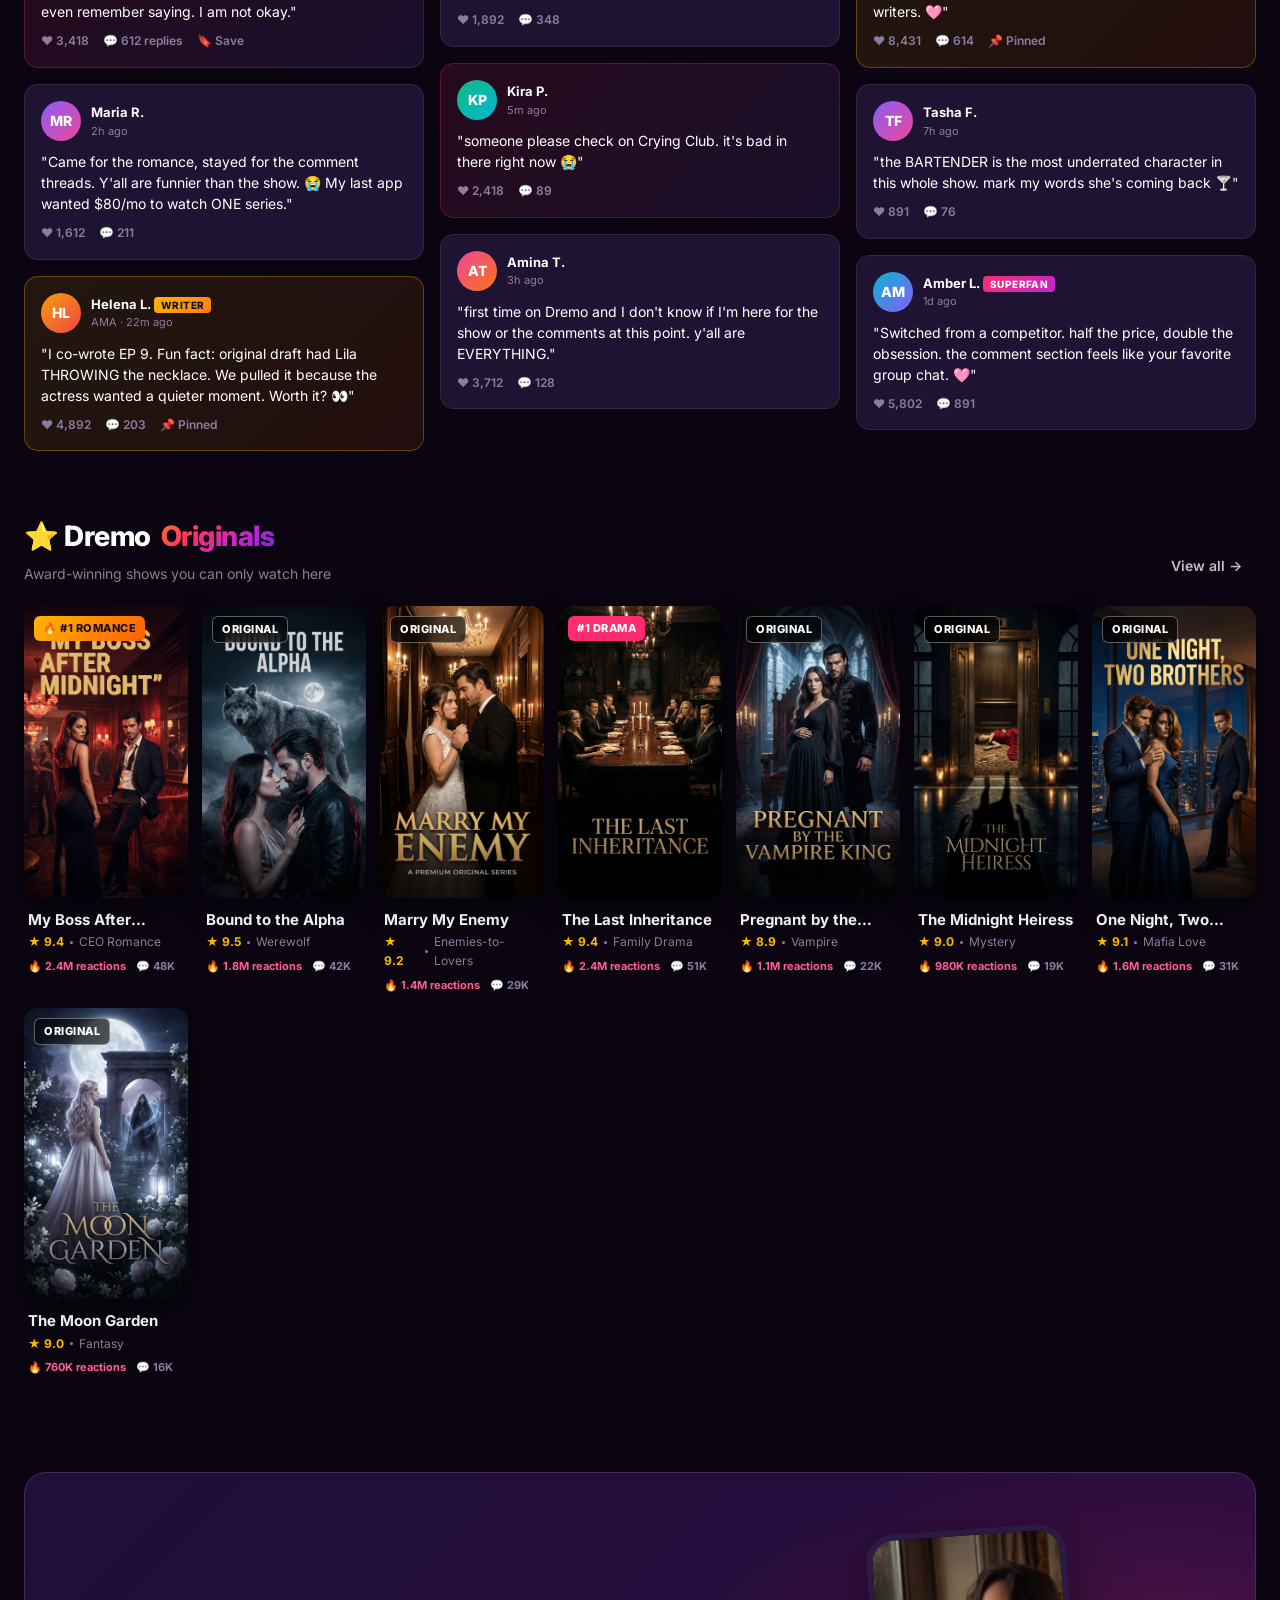
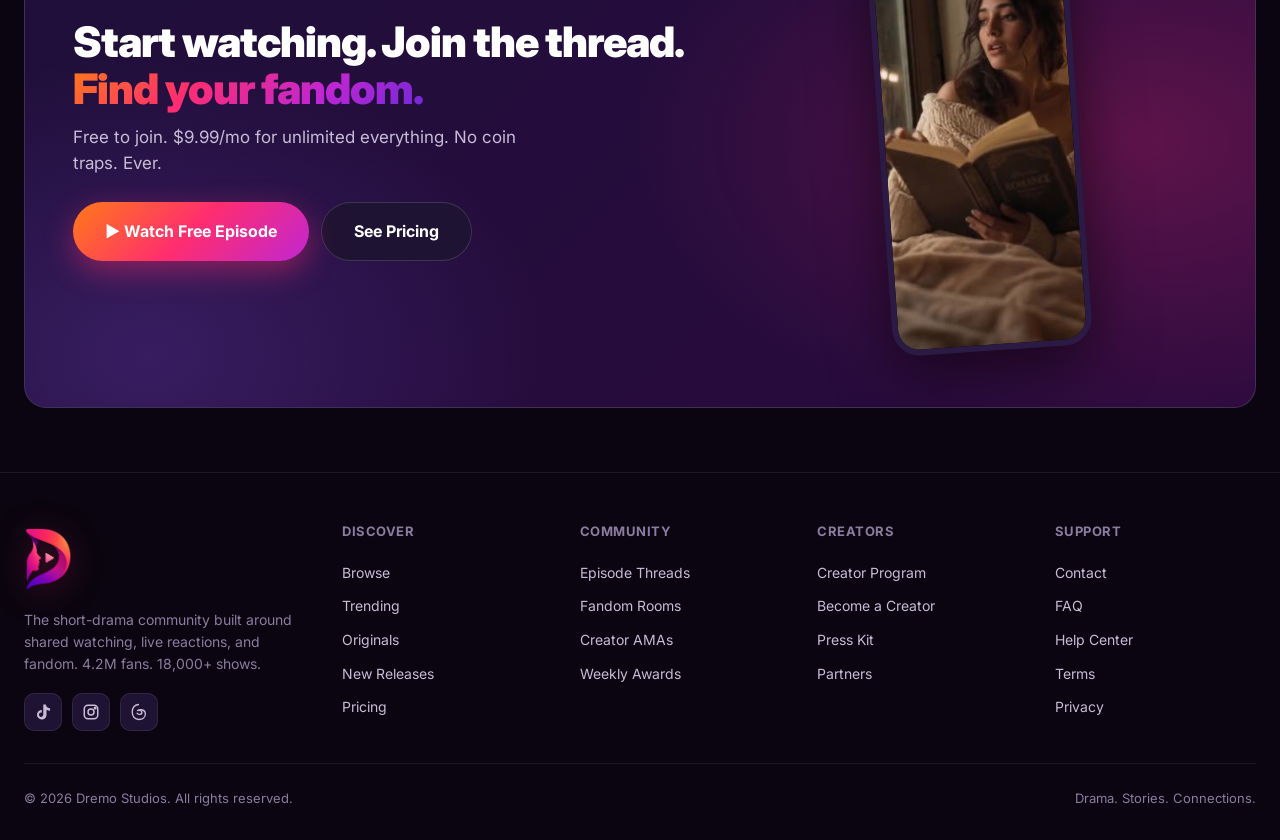
==== commit e388b121: "Add files via upload" ====
--- a/index.html
+++ b/index.html
@@ -546,8 +546,8 @@
       </div>
       <div class="footer-col">
         <h4>Community</h4>
-        <a href="community.html#threads">Episode Threads</a>
-        <a href="community.html#fandoms">Fandom Rooms</a>
+        <a href="threads.html">Episode Threads</a>
+        <a href="fandoms.html">Fandom Rooms</a>
         <a href="community.html#amas">Creator AMAs</a>
         <a href="community.html#awards">Weekly Awards</a>
       </div>
--- a/styles.css
+++ b/styles.css
@@ -1537,24 +1537,35 @@
   background: linear-gradient(90deg, rgba(255,45,111,0.10), rgba(139,92,246,0.10));
   border: 1px solid rgba(255,45,111,0.25);
   border-radius: 999px;
-  padding: 10px 18px;
+  padding: 10px 18px 10px 10px;
   display: flex; align-items: center;
+  gap: 14px;
   overflow: hidden;
   position: relative;
+  isolation: isolate;
 }
 .ticker-bar::before {
   content: '🔴 LIVE NOW';
   font-size: 11px; font-weight: 800; letter-spacing: 1.5px;
   color: #ff2d6f;
-  padding-right: 18px; margin-right: 18px;
-  border-right: 1px solid rgba(255,255,255,0.12);
+  padding: 6px 14px;
+  background: var(--bg-3);
+  border: 1px solid rgba(255, 45, 111, 0.32);
+  border-radius: 999px;
   flex-shrink: 0;
+  position: relative;
+  z-index: 3;
+  box-shadow: 8px 0 14px -6px rgba(10, 5, 16, 0.85);
 }
 .ticker-track {
   display: inline-flex;
   white-space: nowrap;
   gap: 36px;
   animation: tickerSlide 30s linear infinite;
+  will-change: transform;
+  position: relative;
+  z-index: 1;
+  flex-shrink: 0;
 }
 .ticker-track span {
   display: inline-flex; align-items: center; gap: 8px;
